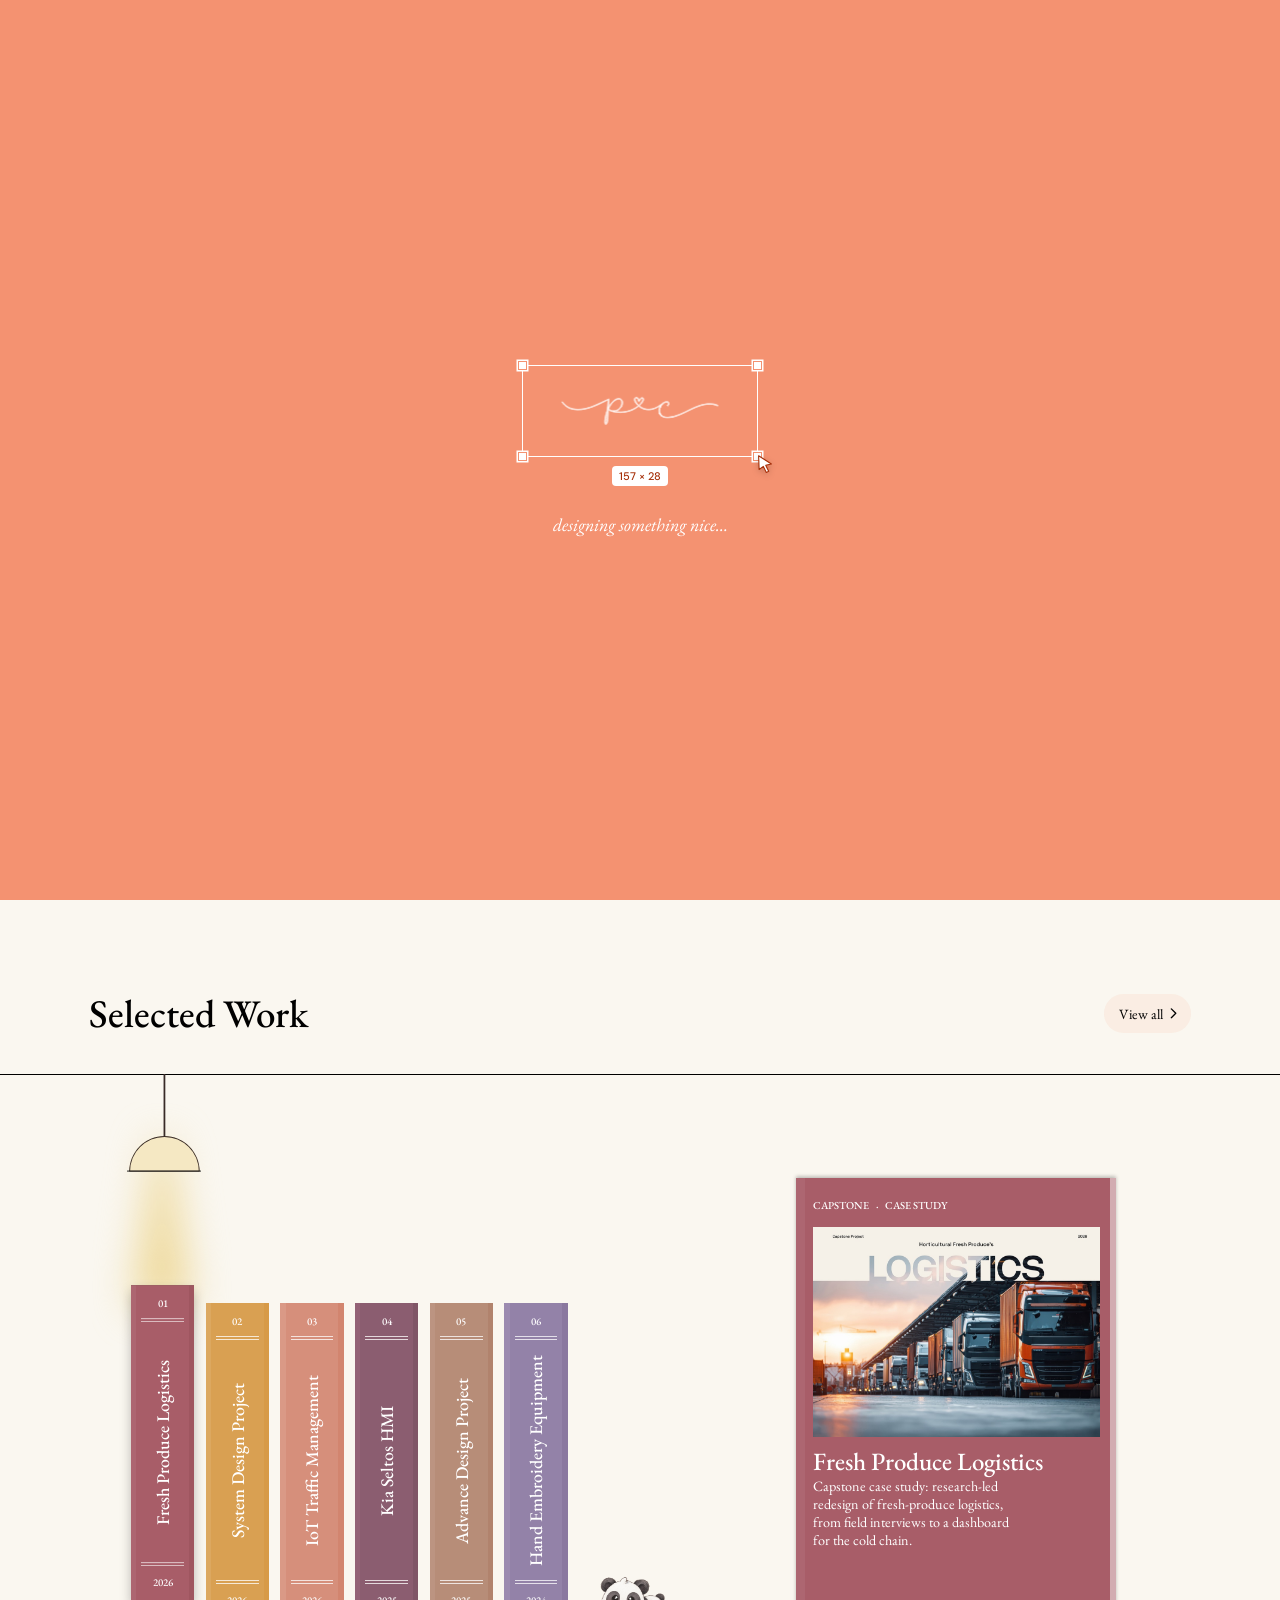
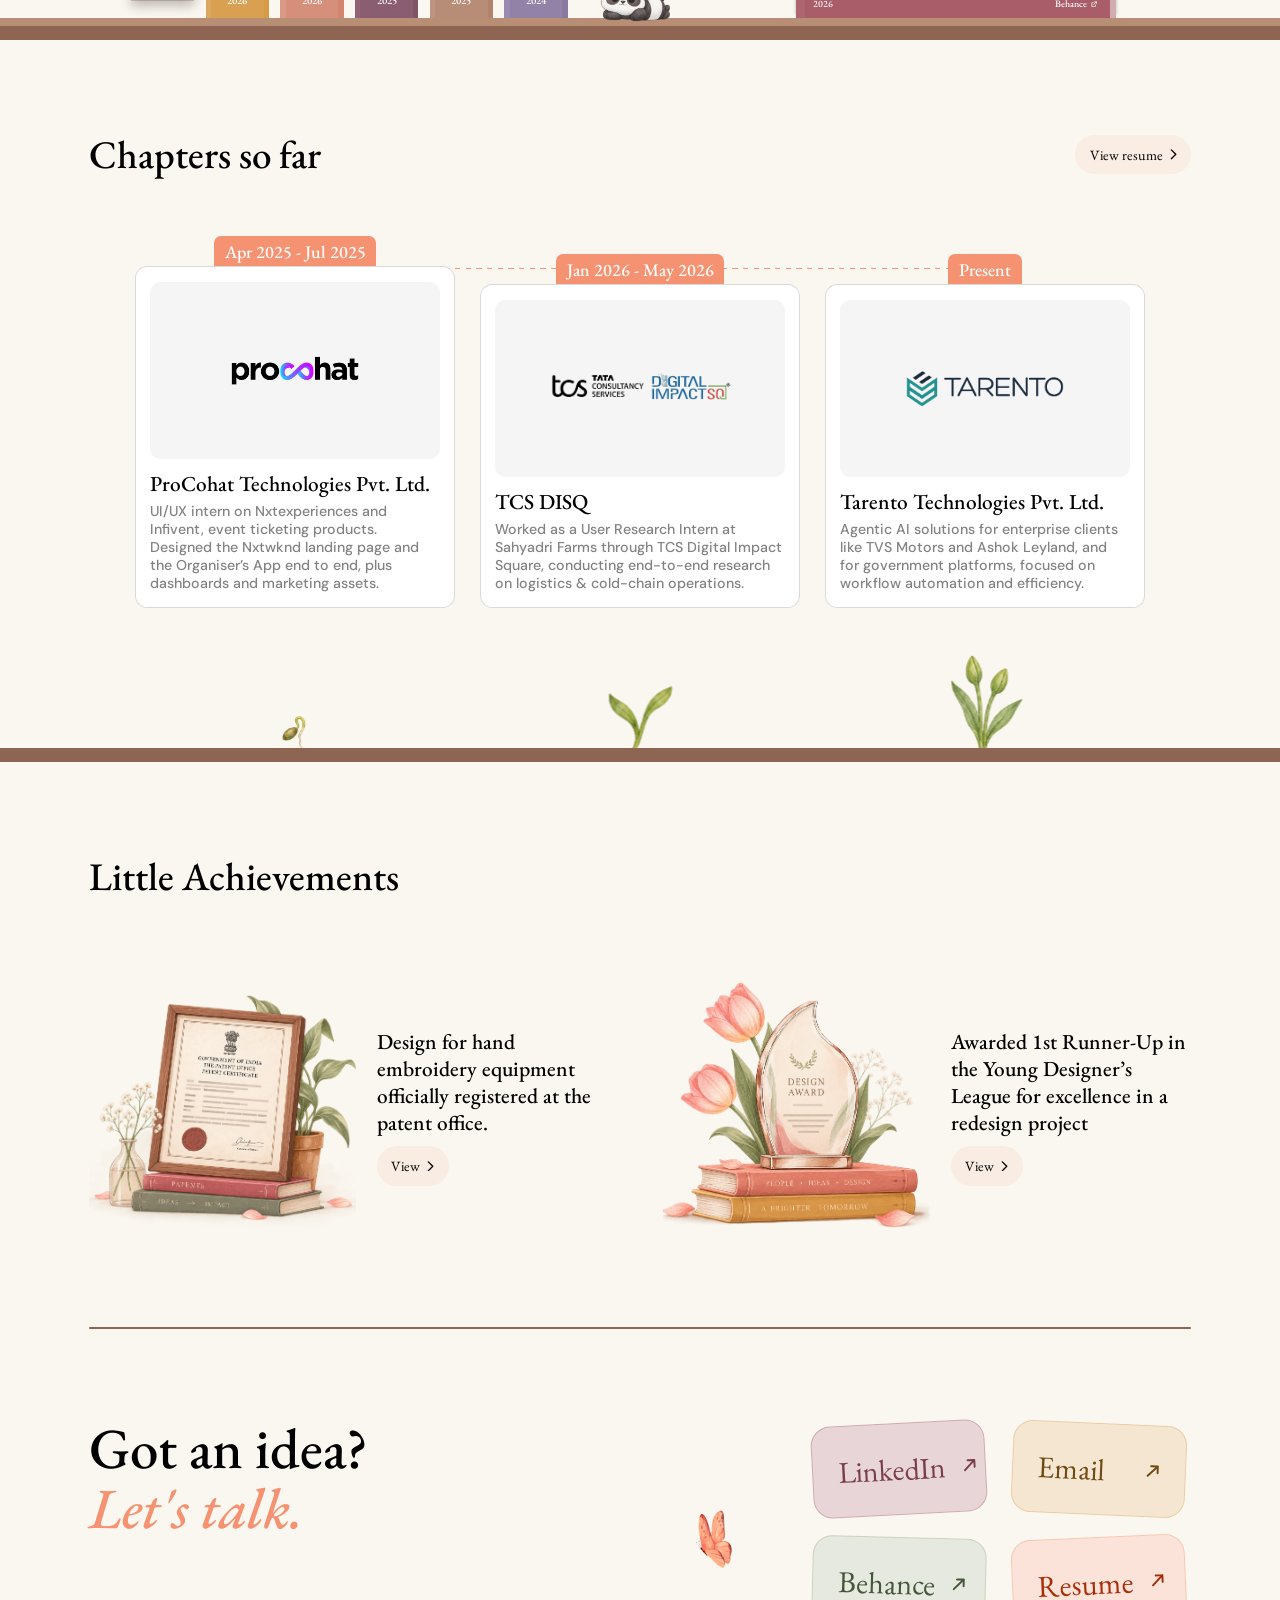
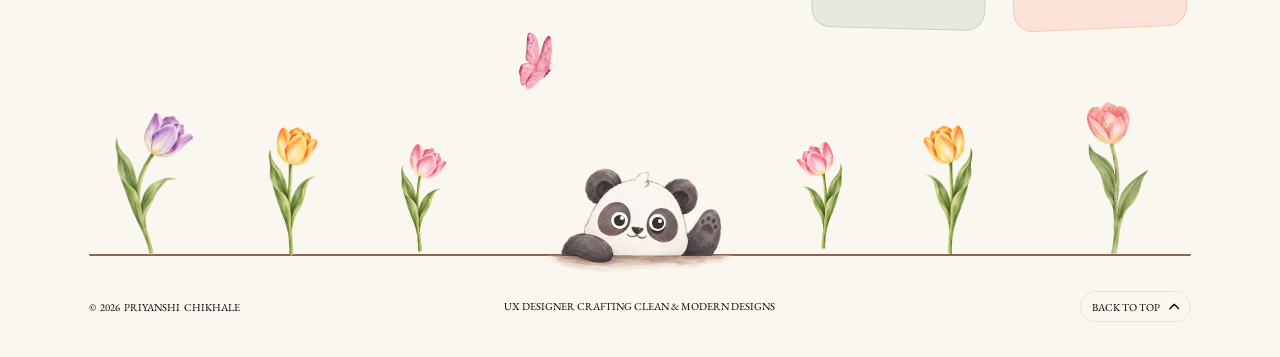
==== index.html @ 1476d238 "Chapters: equal card widths, columns aligned at the ground Co-Authored-By: Claude Fable 5.1 <noreply" ====
<!doctype html>
<html lang="en">
<head>
  <meta charset="utf-8">
  <meta name="viewport" content="width=device-width, initial-scale=1">
  <title>Priyanshi Chikhale — Portfolio</title>
  <meta name="description" content="UX designer crafting clean & modern experiences. Research, interaction and service design. Open to roles in Bangalore.">
  <link rel="canonical" href="https://priyanshi-ux.vercel.app/">
  <meta name="theme-color" content="#f49271">
  <link rel="icon" href="assets/favicon.svg" type="image/svg+xml">
  <link rel="icon" href="assets/favicon-32.png" sizes="32x32" type="image/png">
  <link rel="apple-touch-icon" href="assets/apple-touch-icon.png">
  <meta property="og:type" content="website">
  <meta property="og:site_name" content="Priyanshi Chikhale">
  <meta property="og:title" content="Priyanshi Chikhale — UX Designer in Bangalore">
  <meta property="og:description" content="UX designer crafting clean & modern experiences. Research, interaction and service design. Open to roles in Bangalore.">
  <meta property="og:url" content="https://priyanshi-ux.vercel.app/">
  <meta property="og:image" content="https://priyanshi-ux.vercel.app/assets/og-banner.jpg">
  <meta property="og:image:width" content="1200">
  <meta property="og:image:height" content="630">
  <meta property="og:image:alt" content="Priyanshi Chikhale, UX designer — portfolio">
  <meta name="twitter:card" content="summary_large_image">
  <meta name="twitter:title" content="Priyanshi Chikhale — UX Designer in Bangalore">
  <meta name="twitter:description" content="UX designer crafting clean & modern experiences. Research, interaction and service design. Open to roles in Bangalore.">
  <meta name="twitter:image" content="https://priyanshi-ux.vercel.app/assets/og-banner.jpg">
  
  <link rel="preload" as="image" href="assets/hero-portrait.png">
  <link rel="preload" as="image" href="assets/hero-tulips.png">
  <link rel="preconnect" href="https://fonts.googleapis.com">
  <link rel="preconnect" href="https://fonts.gstatic.com" crossorigin>
  <link href="https://fonts.googleapis.com/css2?family=EB+Garamond:ital,wght@0,400;0,500;1,500&family=DM+Sans:opsz,wght@9..40,500&display=swap" rel="stylesheet">
  <link rel="stylesheet" href="styles.css?v=202611051620">
</head>
<body>
  <!-- Page loader: a design-tool selection box gets dragged around the logo. Shown once per session. -->
  <div class="loader" data-loader aria-hidden="true">
    <div class="loader__stage">
      <div class="loader__selection">
        <img class="loader__logo" src="assets/logo.svg" alt="">
        <span class="loader__handle loader__handle--tl"></span>
        <span class="loader__handle loader__handle--tr"></span>
        <span class="loader__handle loader__handle--bl"></span>
        <span class="loader__handle loader__handle--br"></span>
        <span class="loader__size">157 × 28</span>
      </div>
      <svg class="loader__cursor" viewBox="0 0 24 24" aria-hidden="true">
        <path d="M5 3l14 9-6.2 1.3L16 20l-2.6 1.2-3.2-6.6L5.6 18z" fill="#fff" stroke="#a52e07" stroke-width="1.2" stroke-linejoin="round"/>
      </svg>
    </div>
    <p class="loader__text">designing something nice…</p>
  </div>

  <svg width="0" height="0" style="position:absolute" aria-hidden="true">
    <symbol id="i-chevron" viewBox="0 0 8 12"><path d="M1.5 1l5 5-5 5" fill="none" stroke="currentColor" stroke-width="1.5" stroke-linecap="round" stroke-linejoin="round"/></symbol>
    <symbol id="i-chevron-up" viewBox="0 0 12 8"><path d="M1 6.5l5-5 5 5" fill="none" stroke="currentColor" stroke-width="1.5" stroke-linecap="round" stroke-linejoin="round"/></symbol>
    <symbol id="i-arrow-ne" viewBox="0 0 16 16"><path d="M4 12 12 4M6.5 4H12v5.5" fill="none" stroke="currentColor" stroke-width="1.6" stroke-linecap="round" stroke-linejoin="round"/></symbol>
    <symbol id="i-arrow-down" viewBox="0 0 16 16"><path d="M8 3v10M3.5 8.5 8 13l4.5-4.5" fill="none" stroke="currentColor" stroke-width="1.6" stroke-linecap="round" stroke-linejoin="round"/></symbol>
    <symbol id="i-external" viewBox="0 0 12 12"><path d="M7 1.5h3.5V5M10.5 1.5 5.5 6.5M8.5 7.5v3H1.5v-7h3" fill="none" stroke="currentColor" stroke-width="1.3" stroke-linecap="round" stroke-linejoin="round"/></symbol>
  </svg>

  <div class="page">

    <!-- Hero -->
    <header class="hero" id="home">
      <img class="hero__corner-glow" src="assets/nav-glow.svg" alt="" aria-hidden="true">
      <nav class="nav" aria-label="Primary">
        <a class="logo" href="#home" aria-label="Priyanshi Chikhale — home">
          <img src="assets/logo.svg" alt="">
        </a>
        <button class="nav__toggle" type="button" aria-label="Open menu" aria-expanded="false" aria-controls="site-menu" data-nav-toggle>
          <span></span><span></span><span></span>
        </button>
        <div class="nav__menu" id="site-menu">
          <a class="nav__link is-active" href="./" data-nav-home>Home</a>
          <a class="nav__link" href="work">Work</a>
          <a class="nav__link" href="about">About</a>
          <a class="nav__link" href="contact">Contact</a>
          <a class="nav__link nav__link--resume" href="https://drive.google.com/file/d/1iq6MNQEgcCxA5o5cfF5c09Q_XC7gN2NG/view?usp=sharing" target="_blank" rel="noopener">Resume</a>
        </div>
        <div class="status">
          <img class="status__dot" src="assets/status-dot.svg" alt="" aria-hidden="true">
          <span class="status__text">Open to roles<span class="status__in"> in</span></span>
          <span class="status__loc">
            <span class="status__pin"><img src="assets/location-pin.svg" alt="" aria-hidden="true"></span>
            <span>Bangalore</span>
          </span>
        </div>
      </nav>

      <div class="hero__body">
        <div class="hero__text">
          <div class="hero__heading">
            <p class="hero__greeting">Hey, I’m</p>
            <h1 class="hero__name">priyanshi</h1>
          </div>
          <div class="hero__intro">
            <p class="hero__tagline">Multi-disiplinary designer with a fresh perspective <br>and experience at </p>
            <div class="hero__brands">
              <span class="hero__brand"><img src="assets/brand-tarento.svg" alt="Tarento"></span>
              <span class="hero__brand"><img src="assets/brand-tcs.svg" alt="Tata Consultancy Services"></span>
              <span class="hero__brand"><img src="assets/brand-disq.svg" alt="Digital Impact Square"></span>
              <span class="hero__brand hero__brand--center"><img src="assets/brand-procohat.svg" alt="ProCohat"></span>
            </div>
          </div>
        </div>

        <div class="hero__art" aria-hidden="true" data-hero-art>
          <img class="hero__glow" src="assets/hero-glow.svg" alt="">
          <div class="hero__tulips"><img src="assets/hero-tulips.png" alt=""></div>
          <div class="hero__portrait"><img src="assets/hero-portrait.png" alt=""></div>
          <div class="hero__bubble">
            <p class="hero__bubble-title">Heyy, hi! 👋</p>
            <p>I’m Priyanshi, a designer who loves turning messy problems into calm, delightful little experiences ✨</p>
          </div>
        </div>
      </div>
    </header>

    <!-- Marquee -->
    <div class="marquee" aria-label="Skills: User Research, UI Design, Conversational UX, Interaction Design, Usability Testing, Service Design">
      <div class="marquee__track" aria-hidden="false">
        <span class="marquee__item">User Research</span><span class="marquee__dot">·</span>
        <span class="marquee__item">UI Design</span><span class="marquee__dot">·</span>
        <span class="marquee__item">Conversational UX</span><span class="marquee__dot">·</span>
        <span class="marquee__item">Interaction Design</span><span class="marquee__dot">·</span>
        <span class="marquee__item">Usability Testing</span><span class="marquee__dot">·</span>
        <span class="marquee__item">Service Design</span><span class="marquee__dot">·</span>
      </div>
      <div class="marquee__track" aria-hidden="true">
        <span class="marquee__item">User Research</span><span class="marquee__dot">·</span>
        <span class="marquee__item">UI Design</span><span class="marquee__dot">·</span>
        <span class="marquee__item">Conversational UX</span><span class="marquee__dot">·</span>
        <span class="marquee__item">Interaction Design</span><span class="marquee__dot">·</span>
        <span class="marquee__item">Usability Testing</span><span class="marquee__dot">·</span>
        <span class="marquee__item">Service Design</span><span class="marquee__dot">·</span>
      </div>
    </div>

    <!-- Selected Work -->
    <section class="section projects" id="work">
      <div class="section__head">
        <h2 class="section__title">Selected Work</h2>
        <a class="pill" href="work">View all <svg class="icon icon--chevron"><use href="#i-chevron"/></svg></a>
      </div>

      <div class="shelf">
        <div class="shelf__line" aria-hidden="true"></div>
        <img class="shelf__lamp-light" src="assets/lamp-light.svg" alt="" aria-hidden="true">
        <div class="shelf__planks" aria-hidden="true"><div class="shelf__plank-top"></div><div class="shelf__plank-front"></div></div>

        <!-- Each book carries its own card content in data-* attributes; hovering a book updates the featured card on the right. -->
        <ul class="shelf__books">
          <li class="book book--1 is-raised" data-index="1"
              data-tags="CAPSTONE · CASE STUDY" data-title="Fresh Produce Logistics"
              data-desc="Capstone case study: research-led redesign of fresh-produce logistics, from field interviews to a dashboard for the cold chain."
              data-year="2026" data-link="https://www.behance.net/gallery/253405315/Capstone-project-Fresh-Produce-Logistics-(Case-Study)" data-link-label="Behance" data-cover="assets/covers/capstone.jpg" style="--i:1;--edge-l:#ad6671;--spine:#a85d68;--edge-r:#9f5660">
            <a href="https://www.behance.net/gallery/253405315/Capstone-project-Fresh-Produce-Logistics-(Case-Study)" class="book__inner" target="_blank" rel="noopener">
              <span class="book__edge" style="background:var(--edge-l)"></span>
              <span class="book__spine">
                <span class="book__num">01</span>
                <span class="book__lines"><img src="assets/book-lines.svg" alt=""></span>
                <span class="book__title"><span>Fresh Produce Logistics</span></span>
                <span class="book__lines"><img src="assets/book-lines.svg" alt=""></span>
                <span class="book__num">2026</span>
              </span>
              <span class="book__edge" style="background:var(--edge-r)"></span>
            </a>
          </li>
          <li class="book book--2" data-index="2"
              data-tags="UI/UX · MOBILE · CASE STUDY" data-title="System Design Project"
              data-desc="A mobile app designed end to end as a system: research, flows, components and a Figma library that holds together."
              data-year="2026" data-link="https://www.behance.net/gallery/253383055/System-Design-Project" data-link-label="Behance" data-cover="assets/covers/system-design.jpg" style="--i:2;--edge-l:#dca860;--spine:#d9a052;--edge-r:#d79a47">
            <a href="https://www.behance.net/gallery/253383055/System-Design-Project" class="book__inner" target="_blank" rel="noopener">
              <span class="book__edge" style="background:var(--edge-l)"></span>
              <span class="book__spine">
                <span class="book__num">02</span>
                <span class="book__lines"><img src="assets/book-lines.svg" alt=""></span>
                <span class="book__title"><span>System Design Project</span></span>
                <span class="book__lines"><img src="assets/book-lines.svg" alt=""></span>
                <span class="book__num">2026</span>
              </span>
              <span class="book__edge" style="background:var(--edge-r)"></span>
            </a>
          </li>
          <li class="book book--3" data-index="3"
              data-tags="IOT · UX · RESEARCH" data-title="IoT Traffic Management"
              data-desc="Designing the experience around a connected traffic-management system, from sensors to the operator’s screen."
              data-year="2026" data-link="https://www.behance.net/gallery/253371563/IOT-Design-Traffic-Management" data-link-label="Behance" data-cover="assets/covers/iot-traffic.jpg" style="--i:3;--edge-l:#da9986;--spine:#d68f7b;--edge-r:#d2856f">
            <a href="https://www.behance.net/gallery/253371563/IOT-Design-Traffic-Management" class="book__inner" target="_blank" rel="noopener">
              <span class="book__edge" style="background:var(--edge-l)"></span>
              <span class="book__spine">
                <span class="book__num">03</span>
                <span class="book__lines"><img src="assets/book-lines.svg" alt=""></span>
                <span class="book__title"><span>IoT Traffic Management</span></span>
                <span class="book__lines"><img src="assets/book-lines.svg" alt=""></span>
                <span class="book__num">2026</span>
              </span>
              <span class="book__edge" style="background:var(--edge-r)"></span>
            </a>
          </li>
          <li class="book book--4" data-index="4"
              data-tags="MOBILITY · HMI · SPRINT" data-title="Kia Seltos HMI"
              data-desc="A futuristic in-car HMI concept for the Kia Seltos, made in a UX sprint with a small team."
              data-year="2025" data-link="https://www.behance.net/gallery/232250723/Futuristic-HMI-for-Kia-Seltos-UX-in-Mobility" data-link-label="Behance" data-cover="assets/covers/kia-hmi.jpg" style="--i:4;--edge-l:#936276;--spine:#8b5d70;--edge-r:#805667">
            <a href="https://www.behance.net/gallery/232250723/Futuristic-HMI-for-Kia-Seltos-UX-in-Mobility" class="book__inner" target="_blank" rel="noopener">
              <span class="book__edge" style="background:var(--edge-l)"></span>
              <span class="book__spine">
                <span class="book__num">04</span>
                <span class="book__lines"><img src="assets/book-lines.svg" alt=""></span>
                <span class="book__title"><span>Kia Seltos HMI</span></span>
                <span class="book__lines"><img src="assets/book-lines.svg" alt=""></span>
                <span class="book__num">2025</span>
              </span>
              <span class="book__edge" style="background:var(--edge-r)"></span>
            </a>
          </li>
          <li class="book book--5" data-index="5"
              data-tags="UX · MOBILE · CASE STUDY" data-title="Advance Design Project"
              data-desc="An advanced design studio project: a mobile case study taken from problem framing through to polished UI."
              data-year="2025" data-link="https://www.behance.net/gallery/219089787/Advance-Design-Project" data-link-label="Behance" data-cover="assets/covers/advance-design.jpg" style="--i:5;--edge-l:#bc9481;--spine:#b78d78;--edge-r:#b1836d">
            <a href="https://www.behance.net/gallery/219089787/Advance-Design-Project" class="book__inner" target="_blank" rel="noopener">
              <span class="book__edge" style="background:var(--edge-l)"></span>
              <span class="book__spine">
                <span class="book__num">05</span>
                <span class="book__lines"><img src="assets/book-lines.svg" alt=""></span>
                <span class="book__title"><span>Advance Design Project</span></span>
                <span class="book__lines"><img src="assets/book-lines.svg" alt=""></span>
                <span class="book__num">2025</span>
              </span>
              <span class="book__edge" style="background:var(--edge-r)"></span>
            </a>
          </li>
<li class="book book--6" data-index="6"
              data-tags="PRODUCT · PATENT" data-title="Hand Embroidery Equipment"
              data-desc="A hand-embroidery tool designed from the maker’s hands up, now registered with the patent office."
              data-year="2024" data-link="https://www.behance.net/gallery/210210285/Hand-Embroidery-Equipment" data-link-label="Behance" data-cover="assets/covers/hand-embroidery.jpg" style="--i:6;--edge-l:#9c8bb0;--spine:#9382a8;--edge-r:#8a789f">
            <a href="https://www.behance.net/gallery/210210285/Hand-Embroidery-Equipment" class="book__inner" target="_blank" rel="noopener">
              <span class="book__edge" style="background:var(--edge-l)"></span>
              <span class="book__spine">
                <span class="book__num">06</span>
                <span class="book__lines"><img src="assets/book-lines.svg" alt=""></span>
                <span class="book__title"><span>Hand Embroidery Equipment</span></span>
                <span class="book__lines"><img src="assets/book-lines.svg" alt=""></span>
                <span class="book__num">2024</span>
              </span>
              <span class="book__edge" style="background:var(--edge-r)"></span>
            </a>
          </li>
        </ul>

        <img class="shelf__lamp" src="assets/lamp.svg" alt="" aria-hidden="true">
        <div class="shelf__panda" data-shelf-panda aria-hidden="true">
          <img src="assets/panda-shelf.png" alt="">
          <span class="shelf__panda-bubble"></span>
        </div>

        <article class="featured featured--clickable" data-featured-card style="--spine:#a85d68;--edge-l:#ad6671">
          <span class="featured__strip featured__strip--l" aria-hidden="true"></span>
          <span class="featured__strip featured__strip--r" aria-hidden="true"></span>
          <div class="featured__content" data-featured-content>
            <p class="featured__tags" data-featured-tags><span>CAPSTONE</span><span class="featured__dot">·</span><span>CASE STUDY</span></p>
            <div class="featured__body">
              <div class="featured__cover"><img loading="lazy" data-featured-cover src="assets/covers/capstone.jpg" alt="Fresh Produce Logistics cover"></div>
              <div class="featured__info">
                <div class="featured__text">
                  <h3 class="featured__title" data-featured-title>Fresh Produce Logistics</h3>
                  <p class="featured__desc" data-featured-desc>Capstone case study: research-led redesign of fresh-produce logistics, from field interviews to a dashboard for the cold chain.</p>
                </div>
                <div class="featured__meta">
                  <span data-featured-year>2026</span>
                  <a class="featured__link" data-featured-link href="https://www.behance.net/gallery/253405315/Capstone-project-Fresh-Produce-Logistics-(Case-Study)" target="_blank" rel="noopener"><span data-featured-link-label>Behance</span> <span class="featured__ext"><svg class="icon icon--ext"><use href="#i-external"/></svg></span></a>
                </div>
              </div>
            </div>
          </div>
        </article>
      </div>
    </section>

    <!-- Chapters so far -->
    <section class="section journey" id="about" data-journey>
      <div class="section__head">
        <h2 class="section__title">Chapters so far</h2>
        <a class="pill" href="https://drive.google.com/file/d/1iq6MNQEgcCxA5o5cfF5c09Q_XC7gN2NG/view?usp=sharing" target="_blank" rel="noopener">View resume <svg class="icon icon--chevron"><use href="#i-chevron"/></svg></a>
      </div>

      <div class="timeline">
        <div class="timeline__track" aria-hidden="true"></div>

        <div class="timeline__cards">
          <article class="chapter" style="--order:1">
            <div class="chapter__top">
              <span class="chapter__label">Apr 2025 - Jul 2025</span>
              <div class="chapter__card">
                <div class="chapter__logo">
                  <div class="chapter__logo-img chapter__logo-img--procohat"><img loading="lazy" src="assets/logo-procohat.png" alt="ProCohat"></div>
                </div>
                <div class="chapter__text">
                  <h3 class="chapter__name">ProCohat Technologies Pvt. Ltd.</h3>
                  <p class="chapter__desc">UI/UX intern on Nxtexperiences and Infivent, event ticketing products. Designed the Nxtwknd landing page and the Organiser’s App end to end, plus dashboards and marketing assets.</p>
                </div>
              </div>
            </div>
            <div class="chapter__plant" aria-hidden="true">
              <div class="chapter__plant-img chapter__plant-img--3"><img loading="lazy" src="assets/plants-sprite.png" alt=""></div>
            </div>
          </article>

          <article class="chapter" style="--order:2">
            <div class="chapter__top">
              <span class="chapter__label">Jan 2026 - May 2026</span>
              <div class="chapter__card">
                <div class="chapter__logo">
                  <div class="chapter__logo-row">
                    <div class="chapter__logo-img chapter__logo-img--tcs"><img loading="lazy" src="assets/logo-tcs.png" alt="Tata Consultancy Services"></div>
                    <div class="chapter__logo-img chapter__logo-img--disq"><img loading="lazy" src="assets/logo-disq.png" alt="Digital Impact Square"></div>
                  </div>
                </div>
                <div class="chapter__text">
                  <h3 class="chapter__name">TCS DISQ</h3>
                  <p class="chapter__desc">Worked as a User Research Intern at Sahyadri Farms through TCS Digital Impact Square, conducting end-to-end research on logistics &amp; cold-chain operations.</p>
                </div>
              </div>
            </div>
            <div class="chapter__plant" aria-hidden="true">
              <div class="chapter__plant-img chapter__plant-img--2"><img loading="lazy" src="assets/plants-sprite.png" alt=""></div>
            </div>
          </article>

          <article class="chapter" style="--order:3">
            <div class="chapter__top">
              <span class="chapter__label">Present</span>
              <div class="chapter__card">
                <div class="chapter__logo">
                  <div class="chapter__logo-img chapter__logo-img--tarento"><img loading="lazy" src="assets/logo-tarento.png" alt="Tarento"></div>
                </div>
                <div class="chapter__text">
                  <h3 class="chapter__name">Tarento Technologies Pvt. Ltd.</h3>
                  <p class="chapter__desc">Agentic AI solutions for enterprise clients like TVS Motors and Ashok Leyland, and for government platforms, focused on workflow automation and efficiency.</p>
                </div>
              </div>
            </div>
            <div class="chapter__plant" aria-hidden="true">
              <div class="chapter__plant-img chapter__plant-img--1"><img loading="lazy" src="assets/plants-sprite.png" alt=""></div>
            </div>
          </article>
        </div>

        <div class="timeline__plank" aria-hidden="true"></div>
      </div>
    </section>

    <!-- Little Achievements -->
    <section class="section achievements" data-achievements>
      <div class="section__head">
        <h2 class="section__title">Little Achievements</h2>
      </div>
      <div class="achievements__grid">
        <article class="achievement">
          <div class="achievement__art">
            <div class="achievement__img achievement__img--patent"><img loading="lazy" src="assets/achievement-patent.png" alt="Framed patent certificate for hand embroidery equipment"></div>
          </div>
          <div class="achievement__text">
            <h3 class="achievement__title">Design for hand embroidery equipment officially registered at the patent office.</h3>
            <a class="pill" href="https://drive.google.com/file/d/1KZj-nhCp-ltiEXo1RUACihNppRPPNk5c/view" target="_blank" rel="noopener">View <svg class="icon icon--chevron"><use href="#i-chevron"/></svg></a>
          </div>
        </article>
        <article class="achievement">
          <div class="achievement__art">
            <div class="achievement__img achievement__img--award"><img loading="lazy" src="assets/achievement-award.png" alt="Design award trophy"></div>
          </div>
          <div class="achievement__text">
            <h3 class="achievement__title">Awarded 1st Runner-Up in the Young Designer’s League for excellence in a redesign project</h3>
            <a class="pill" href="https://drive.google.com/file/d/1xuvIqnw32nWTQb6xh25osMRej5jMOGKD/view" target="_blank" rel="noopener">View <svg class="icon icon--chevron"><use href="#i-chevron"/></svg></a>
          </div>
        </article>
      </div>
      <div class="achievements__rule" aria-hidden="true"></div>
    </section>

    <!-- Contact / footer -->
    <footer class="section contact" id="contact" data-contact>
      <div class="contact__top">
        <h2 class="contact__headline">Got an idea?<br><em>Let's talk.</em></h2>
        
        <div class="contact__links">
          <a class="contact__card contact__card--linkedin" href="https://www.linkedin.com/in/priyanshi-chikhale-35325827b/" target="_blank" rel="noopener">LinkedIn <svg class="icon icon--arrow"><use href="#i-arrow-ne"/></svg></a>
          <a class="contact__card contact__card--email" href="mailto:priiiyanshichikhale@gmail.com">Email <svg class="icon icon--arrow"><use href="#i-arrow-ne"/></svg></a>
          <a class="contact__card contact__card--behance" href="https://www.behance.net/priyanshichikhale" target="_blank" rel="noopener">Behance <svg class="icon icon--arrow"><use href="#i-arrow-ne"/></svg></a>
          <a class="contact__card contact__card--resume" href="https://drive.google.com/file/d/1iq6MNQEgcCxA5o5cfF5c09Q_XC7gN2NG/view?usp=sharing" target="_blank" rel="noopener">Resume <svg class="icon icon--arrow"><use href="#i-arrow-ne"/></svg></a>
        </div>
        <img loading="lazy" class="contact__butterfly drift" style="--flip:-1;--d:6.5s" src="assets/butterfly-1.png" alt="" aria-hidden="true">
      </div>

      <div class="garden" aria-hidden="true">
        <div class="garden__right">
          <div class="garden__flower garden__flower--a flip"><img loading="lazy" src="assets/flower-a.png" alt=""></div>
          <div class="garden__flower garden__flower--b flip"><img loading="lazy" src="assets/flower-b.png" alt=""></div>
          <div class="garden__tilt"><div class="garden__tilt-box"><div class="garden__flower garden__flower--c"><img loading="lazy" src="assets/flower-c.png" alt=""></div></div></div>
        </div>
        <div class="garden__rule"></div>
        <div class="garden__panda" data-panda>
          <div class="garden__panda-body">
            <img loading="lazy" src="assets/panda-footer.png" alt="">
            <span class="panda-eye panda-eye--l"><span class="panda-pupil"></span></span>
            <span class="panda-eye panda-eye--r"><span class="panda-pupil"></span></span>
          </div>
        </div>
        <div class="garden__left">
          <div class="garden__flower garden__flower--d"><img loading="lazy" src="assets/flower-d.png" alt=""></div>
          <div class="garden__flower garden__flower--b"><img loading="lazy" src="assets/flower-b.png" alt=""></div>
          <div class="garden__flower garden__flower--a"><img loading="lazy" src="assets/flower-a.png" alt=""></div>
        </div>
      </div>

      <div class="footer">
        <p class="footer__copy">©&nbsp; 2026&nbsp; Priyanshi&nbsp; Chikhale</p>
        <p class="footer__tag">UX designer crafting clean &amp; modern designs</p>
        <button class="footer__top" type="button" data-back-to-top>BACK TO TOP <svg class="icon icon--up"><use href="#i-chevron-up"/></svg></button>
      </div>

      <img loading="lazy" class="contact__butterfly-2 drift" style="--flip:1;--d:8s;--delay:-3s" src="assets/butterfly-2.png" alt="" aria-hidden="true">
    </footer>

  </div>

  <!-- Butterfly that flutters after the cursor (mouse only). -->
  <div class="cursor-butterfly" data-cursor-butterfly aria-hidden="true"><img loading="lazy" src="assets/butterfly-2.png" alt=""></div>

  <script src="script.js?v=202611051620"></script>
</body>
</html>
---- styles.css ----
/* ---------- Tokens ---------- */
:root {
  --bg: #faf7f0;
  --peach: #f49271;
  --peach-10: rgba(244, 146, 113, 0.1);
  --peach-36: rgba(244, 146, 113, 0.36);
  --peach-40: rgba(244, 146, 113, 0.4);
  --rust: #a52e07;
  --rust-dark: #824c3a;
  --plank: #8d6552;
  --plank-light: #b88e74;
  --grey: #828282;
  --serif: 'EB Garamond', 'Garamond', Georgia, serif;
  --sans: 'DM Sans', system-ui, -apple-system, sans-serif;
}

/* ---------- Base ---------- */
*, *::before, *::after { box-sizing: border-box; margin: 0; padding: 0; }
html { scroll-behavior: smooth; }
/* anchored sections stop just below the floating nav bar */
[id] { scroll-margin-top: 72px; }
body {
  background: var(--bg);
  color: #000;
  font-family: var(--serif);
  font-size: 16px;
  line-height: normal;
  -webkit-font-smoothing: antialiased;
  overflow-x: hidden;
}
img { display: block; }
a { color: inherit; text-decoration: none; }
button { font: inherit; color: inherit; background: none; border: 0; cursor: pointer; }
ul { list-style: none; }
h1, h2, h3 { font-weight: 500; }
.icon { display: block; flex-shrink: 0; }
.icon--chevron { width: 8px; height: 12px; }
.icon--arrow { width: 22px; height: 22px; }
.icon--arrow-sm { width: 14px; height: 14px; }
.icon--up { width: 12px; height: 8px; }
.icon--ext { width: 7px; height: 7px; }

.page {
  width: 100%;
  min-width: 1440px;
  margin: 0 auto;
  position: relative;
  display: flex;
  flex-direction: column;
  align-items: flex-start;
}

/* ---------- Pills ---------- */
.pill {
  display: inline-flex;
  align-items: center;
  justify-content: center;
  gap: 8px;
  padding: 12px 16px;
  border-radius: 38px;
  background: var(--peach-10);
  font-size: 16px;
  white-space: nowrap;
  transition: background-color .2s ease;
}
.pill:hover { background: rgba(244, 146, 113, 0.22); }

/* ---------- Hero ---------- */
.hero {
  position: relative;
  width: 100%;
  background: var(--bg);
  border-radius: 0 0 56px 56px;
  overflow: hidden;
  display: grid;
  grid-template-columns: minmax(0, 1fr);
  grid-template-rows: auto minmax(637px, 1fr);
  row-gap: 12px;
  min-height: var(--hero-min, calc(100vh - 55px)); /* 55px = marquee height; JS sets --hero-min when the page is scaled */
}

.nav {
  position: relative;
  display: flex;
  align-items: center;
  justify-content: space-between;
  padding: 32px 100px;
  width: 100%;
  max-width: 1440px;
  margin: 0 auto;
}
/* Once scrolled past, the nav comes back as a compact floating bar whenever you scroll up. */
.nav.is-floating {
  position: fixed;
  top: 0; left: 0; right: 0;
  max-width: none;
  padding: 10px 100px;
  background: rgba(250, 247, 240, .88);
  backdrop-filter: blur(14px);
  -webkit-backdrop-filter: blur(14px);
  border-bottom: 1px solid rgba(244, 146, 113, .22);
  z-index: 500;
  transform: translateY(-110%);
  transition: transform .35s cubic-bezier(.2, .8, .2, 1);
}
.nav.is-floating.is-shown { transform: translateY(0); }
.nav.is-floating .nav__menu { padding: 3px; }
.nav.is-floating .nav__link { padding: 9px 12px; font-size: 15px; }
.nav.is-floating .nav__link.is-active { padding: 9px 12px; }
.nav.is-floating .status { padding: 9px 14px; font-size: 14px; }
.nav.is-floating .logo { width: 130px; height: 22.7px; }
.nav.is-floating .logo img { width: 131px; height: 23.6px; }
.nav-spacer { display: none; }
.nav-spacer.is-on { display: block; }
.hero__corner-glow {
  position: absolute;
  left: -263px;
  top: -263px;
  width: 595px;
  height: 571px;
  max-width: none;
  pointer-events: none;
}
.logo { position: relative; width: 157px; height: 27.46px; flex-shrink: 0; }
.logo img { width: 158.05px; height: 28.46px; max-width: none; margin: -0.5px 0 0 -0.5px; }

.nav__menu {
  display: flex;
  align-items: flex-start;
  gap: 4px;
  width: 520px;
  padding: 4px;
  border: 1px solid var(--peach-36);
  border-radius: 38px;
  overflow: hidden;
  flex-shrink: 0;
}
.nav__link {
  flex: 1 0 0;
  min-width: 1px;
  display: flex;
  align-items: center;
  justify-content: center;
  padding: 12px 14px;
  border-radius: 38px;
  color: var(--rust);
  font-size: 16px;
  white-space: nowrap;
  transition: background-color .2s ease;
}
.nav__link:hover { background: var(--peach-10); }
.nav__link.is-active {
  padding: 12px;
  background: var(--peach-40);
  border: 1px solid rgba(244, 146, 113, 0.1);
  color: var(--rust-dark);
  font-weight: 500;
  font-style: italic;
}

.nav__toggle { display: none; }
.status {
  display: flex;
  align-items: center;
  justify-content: center;
  gap: 2px;
  padding: 12px 16px;
  border-radius: 38px;
  background: var(--peach-10);
  font-size: 16px;
  white-space: nowrap;
  flex-shrink: 0;
}
.status__dot { width: 12px; height: 16px; }
.status__loc { display: flex; align-items: center; color: var(--rust); }
.status__pin { width: 16px; height: 16px; display: flex; align-items: center; justify-content: center; }
.status__pin img { width: 14px; height: 14px; }

.hero__body {
  display: flex;
  align-items: center;
  justify-content: space-between;
  padding: 0 100px;
  width: 100%;
  max-width: 1440px;
  margin: 0 auto;
}
.hero__text {
  flex: 1 0 0;
  min-width: 1px;
  display: flex;
  flex-direction: column;
  gap: 72px;
}
.hero__heading { display: flex; flex-direction: column; align-items: flex-start; width: 100%; }
.hero__greeting { font-size: 44px; width: 100%; }
.hero__name {
  font-size: 160px;
  font-weight: 500;
  color: var(--peach);
  white-space: nowrap;
  line-height: normal;
  text-box: trim-both cap alphabetic;
}
@supports not (text-box: trim-both cap alphabetic) {
  .hero__name { line-height: 0.65; }
}
.hero__intro { display: flex; flex-direction: column; gap: 20px; width: 100%; }
.hero__tagline { font-size: 28px; }
.hero__brands { display: flex; align-items: center; gap: 8px; }
.hero__brand {
  display: flex;
  flex-direction: column;
  align-items: flex-start;
  height: 36.02px;
  padding: 4px 7px;
}
.hero__brand--center { align-items: center; justify-content: center; }
.hero__brand img { max-width: none; }

.hero__art {
  flex: 1 0 0;
  min-width: 1px;
  height: 637px;
  position: relative;
  align-self: flex-end;
}
.hero__glow {
  position: absolute;
  pointer-events: none;
  left: -119px;
  top: -148px;
  width: 927px;
  height: 927px;
  max-width: none;
}
.hero__tulips {
  position: absolute;
  left: 245px;
  top: -20px;
  width: 405px;
  height: 906px;
  overflow: hidden;
  pointer-events: none;
  transform-origin: 50% 100%;
  animation: tulip-sway 7s ease-in-out infinite;
}
.hero__tulips img {
  position: absolute;
  left: -0.07%;
  top: -8.61%;
  width: 100.15%;
  height: 108.61%;
  max-width: none;
}
@keyframes tulip-sway {
  0%, 100% { transform: rotate(-1.1deg); }
  50%      { transform: rotate(1.1deg); }
}
.hero__portrait {
  position: absolute;
  left: 27px;
  top: 190px;    /* bottom edge stays at 642px, the whole head is visible */
  width: 513px;
  cursor: pointer;
}
.hero__portrait img { width: 100%; height: auto; display: block; }
.hero__bubble {
  position: absolute;
  left: -20px;
  top: 36px;
  width: 240px;
  padding: 16px 20px 18px;
  background: #fff;
  border: 1px solid var(--peach-36);
  border-radius: 24px;
  box-shadow: 0 12px 30px rgba(141, 101, 82, 0.16);
  color: #2a2222;
  font-size: 17px;
  line-height: 1.35;
  opacity: 0;
  transform: translateY(8px) scale(0.9);
  transform-origin: 90% 110%;
  transition: opacity .22s ease, transform .4s cubic-bezier(.34, 1.56, .64, 1);
  pointer-events: none;
  z-index: 2;
}
/* two little thought dots trailing down toward her head */
.hero__bubble::before,
.hero__bubble::after {
  content: "";
  position: absolute;
  border-radius: 50%;
  background: #fff;
  border: 1px solid var(--peach-36);
  box-shadow: 0 6px 14px rgba(141, 101, 82, 0.12);
}
.hero__bubble::after { right: 4px; bottom: -14px; width: 13px; height: 13px; }
.hero__bubble::before { right: -10px; bottom: -30px; width: 8px; height: 8px; }
.hero__bubble-title {
  margin-bottom: 4px;
  font-size: 22px;
  font-weight: 500;
  font-style: italic;
  color: var(--peach);
}
.hero__art.is-greeting .hero__bubble { opacity: 1; transform: none; }

/* ---------- Marquee ---------- */
.marquee {
  width: 100%;
  background: var(--peach);
  overflow: hidden;
  display: flex;
  align-items: flex-start;
}
.marquee__track {
  display: flex;
  align-items: flex-start;
  flex-shrink: 0;
  animation: marquee 32s linear infinite;
}
.marquee:hover .marquee__track { animation-play-state: paused; }
.marquee__item, .marquee__dot {
  display: flex;
  align-items: center;
  justify-content: center;
  padding: 12px 56px;
  font-size: 24px;
  color: #fff;
  white-space: nowrap;
}
.marquee__dot { padding: 12px 0; }
@keyframes marquee { to { transform: translateX(-100%); } }
@media (prefers-reduced-motion: reduce) {
  .marquee__track { animation: none; }
  .shelf__lamp, .shelf__lamp-light, .featured, .featured__strip, .featured__content, .book { transition: none; }
  .contact__card, .panda-pupil, .hero__bubble, .hero__portrait, .shelf__panda-bubble, .nav.is-floating { transition: none; }
  .shelf__panda img, .shelf__panda img.is-hop, .shelf__panda img.is-peek, .shelf__panda img.is-wiggle, .shelf__heart { animation: none; }
  .chapter__top, .timeline__track { transition: none; opacity: 1; transform: none; clip-path: none; }
  .hero__tulips, .garden__flower img, .drift, .chapter__plant, .achievements.is-visible .achievement__img { animation: none; }
  .achievement__art, .achievement__text { transition: none; opacity: 1; transform: none; }
  .chapter__plant-img, .journey.is-visible .chapter__plant-img, .journey.is-visible .chapter:hover .chapter__plant-img { animation: none; opacity: 1; }
}

/* ---------- Sections ---------- */
.section {
  position: relative;
  width: 100%;
  max-width: 1440px;
  margin: 0 auto;
  display: flex;
  flex-direction: column;
  align-items: center;
  gap: 40px;
  padding: 100px 100px 0;
}
.section__head {
  display: flex;
  align-items: center;
  justify-content: space-between;
  width: 100%;
}
.section__title { font-size: 44px; font-weight: 500; white-space: nowrap; }

/* ---------- Bookshelf ---------- */
.shelf {
  position: relative;
  width: 1317px;
  height: 636px;
  flex-shrink: 0;
}
.shelf__line {
  position: absolute;
  top: -1px;
  left: 50%;
  width: max(100vw, 1440px);
  height: 1px;
  background: #000;
  transform: translateX(-50%);
}
.shelf { --lamp-x: 0px; }
.shelf__lamp-light {
  position: absolute; left: 41.5px; top: 31px; width: 158px; height: 274px; max-width: none;
  transform: translateX(var(--lamp-x));
  transition: transform .7s cubic-bezier(.65, 0, .35, 1);
}
.shelf__lamp {
  position: absolute; left: 81px; top: -1px; width: 84px; height: 150px; max-width: none;
  transform: translateX(var(--lamp-x));
  transition: transform .7s cubic-bezier(.65, 0, .35, 1);
}
.shelf__planks {
  position: absolute;
  left: 50%;
  bottom: 0;
  width: max(100vw, 1440px);
  transform: translateX(-50%);
}
.shelf__plank-top { height: 9px; background: var(--plank-light); }
.shelf__plank-front { height: 16px; background: var(--plank); }
.shelf__panda { position: absolute; left: 606px; top: 557px; width: 88px; height: 62px; cursor: pointer; }
.shelf__panda img {
  width: 100%; height: 100%; object-fit: cover;
  transform-origin: 50% 100%;
  animation: panda-breathe 3.4s ease-in-out infinite;
}
.shelf__panda img.is-hop { animation: panda-hop .65s cubic-bezier(.34, 1.56, .64, 1); }
.shelf__panda img.is-peek { animation: panda-peek .7s ease-in-out; }
.shelf__panda img.is-wiggle { animation: panda-wiggle .7s ease-in-out; }
@keyframes panda-breathe {
  0%, 100% { transform: scale(1, 1); }
  50%      { transform: scale(1.02, 1.04); }
}
@keyframes panda-hop {
  0%   { transform: translateY(0) scale(1, 1); }
  18%  { transform: translateY(0) scale(1.12, 0.84); }
  50%  { transform: translateY(-20px) scale(0.94, 1.1); }
  80%  { transform: translateY(0) scale(1.06, 0.92); }
  100% { transform: translateY(0) scale(1, 1); }
}
@keyframes panda-peek {
  0%   { transform: rotate(0deg) scale(1, 1); }
  30%  { transform: rotate(-7deg) scale(1.03, 0.98); }
  60%  { transform: rotate(5deg) scale(0.98, 1.03); }
  80%  { transform: rotate(-2deg) scale(1.01, 1); }
  100% { transform: rotate(0deg) scale(1, 1); }
}
@keyframes panda-wiggle {
  0%   { transform: translateY(0) rotate(0deg); }
  25%  { transform: translateY(-5px) rotate(-6deg); }
  50%  { transform: translateY(-5px) rotate(5deg); }
  75%  { transform: translateY(-2px) rotate(-3deg); }
  100% { transform: translateY(0) rotate(0deg); }
}
.shelf__panda-bubble {
  position: absolute;
  left: 50%;
  bottom: calc(100% + 10px);
  padding: 6px 11px;
  background: #fff;
  border: 1px solid var(--peach-36);
  border-radius: 12px 12px 12px 3px;
  box-shadow: 0 8px 20px rgba(141, 101, 82, 0.14);
  color: #2a2222;
  font-size: 14px;
  font-style: italic;
  white-space: nowrap;
  opacity: 0;
  transform: translate(-50%, 6px) scale(0.9);
  transform-origin: 20% 100%;
  transition: opacity .2s ease, transform .3s cubic-bezier(.34, 1.56, .64, 1);
  pointer-events: none;
}
.shelf__panda-bubble::after {
  content: "";
  position: absolute;
  left: 12px;
  bottom: -6px;
  width: 10px;
  height: 10px;
  background: #fff;
  border-right: 1px solid var(--peach-36);
  border-bottom: 1px solid var(--peach-36);
  transform: rotate(45deg);
}
.shelf__panda.is-talking .shelf__panda-bubble { opacity: 1; transform: translate(-50%, 0) scale(1); }
.shelf__heart {
  position: absolute;
  left: 50%;
  bottom: 44px;
  width: 14px;
  height: 14px;
  margin-left: -7px;
  color: var(--peach);
  pointer-events: none;
  animation: heart-float 1.2s ease-out forwards;
}
@keyframes heart-float {
  0%   { opacity: 0; transform: translate(0, 0) scale(0.4) rotate(0deg); }
  15%  { opacity: 1; }
  100% { opacity: 0; transform: translate(var(--hx, 0px), -72px) scale(1.1) rotate(var(--hr, 0deg)); }
}

.shelf__books { position: absolute; left: 86px; top: 257px; width: 491px; height: 354px; }
.book {
  position: absolute;
  top: 0;
  left: calc((var(--i) - 1) * 84px);
  transition: transform .25s ease, box-shadow .25s ease;
}
.book--1 { --i: 1; } .book--2 { --i: 2; } .book--3 { --i: 3; }
.book--4 { --i: 4; } .book--5 { --i: 5; } .book--6 { --i: 6; }
.book.is-raised {
  transform: translateY(-20px);
  box-shadow: 0 6px 12px rgba(0, 0, 0, 0.25);
}
.book__inner {
  display: flex;
  align-items: center;
  background: #763f45;
  overflow: hidden;
}
.book__edge { display: block; width: 6px; height: 354px; }
.book__spine {
  display: flex;
  flex-direction: column;
  align-items: center;
  gap: 10px;
  width: 59px;
  height: 354px;
  padding: 12px 20px;
  background: var(--spine);
  overflow: hidden;
  color: #fff;
  font-weight: 500;
}
.book__num { font-size: 12px; white-space: nowrap; }
.book__lines { position: relative; width: 48px; height: 4px; }
.book__lines img { position: absolute; left: 0; top: -1px; width: 48px; height: 5px; max-width: none; }
.book__title {
  flex: 1 0 0;
  min-height: 1px;
  width: 26px;
  display: flex;
  align-items: center;
  justify-content: center;
}
.book__title span {
  writing-mode: vertical-rl;
  transform: rotate(180deg);
  font-size: 20px;
  line-height: 26px;
  white-space: nowrap;
  text-align: center;
}

.featured {
  position: absolute;
  left: 834.5px;
  top: 116px;
  width: 359px;
  height: 495px;
  background: var(--spine, #a85d68);
  box-shadow: 0 -2px 4px rgba(0, 0, 0, 0.25);
  overflow: hidden;
  color: #fff;
  transition: background-color .45s ease;
}
.featured__strip { position: absolute; top: 0; bottom: 0; transition: background-color .45s ease; }
.featured__strip--l { left: 0; width: 10px; background: var(--edge-l, #ad6671); }
.featured__strip--r { right: 0; width: 6px; background: color-mix(in srgb, var(--spine, #a85d68) 51.5%, #fff); }
.featured__content {
  position: absolute;
  left: 19px;
  top: 22px;
  width: 322px;
  display: flex;
  flex-direction: column;
  gap: 16px;
  transition: opacity .22s ease, transform .22s ease;
}
.featured__content.is-switching { opacity: 0; transform: translateY(8px); }
.featured__tags {
  display: flex;
  align-items: center;
  gap: 7px;
  font-size: 12px;
  font-weight: 500;
  text-align: center;
  white-space: nowrap;
}
.featured__dot { font-size: 13px; }
.featured__body { display: flex; flex-direction: column; gap: 9px; width: 100%; }
.featured__cover { height: 237px; width: 100%; background: rgba(255, 255, 255, 0.2); overflow: hidden; }
.featured__cover img { width: 100%; height: 100%; object-fit: cover; display: block; }
.featured__info { display: flex; flex-direction: column; gap: 88px; width: 100%; }
.featured__text { display: flex; flex-direction: column; height: 83px; width: 100%; }
.featured__title { font-size: 28px; font-weight: 500; width: 100%; }
.featured__desc { font-size: 16px; width: 238px; }
.featured__meta {
  display: flex;
  align-items: center;
  justify-content: space-between;
  width: 100%;
  font-size: 11px;
  font-weight: 500;
  white-space: nowrap;
}
.featured__link { display: flex; align-items: center; gap: 2px; }
.featured__ext { width: 12px; height: 12px; display: flex; align-items: center; justify-content: center; }

/* ---------- Journey ---------- */
.journey { gap: 80px; }
.timeline {
  position: relative;
  width: 1440px;
  height: 575px;
  flex-shrink: 0;
}
.timeline__track {
  position: absolute;
  top: 19px; /* label row; cards below are bottom-aligned so this stays level */
  left: 332px;          /* centre of the first card */
  width: 776px;         /* to the centre of the last card */
  height: 1px;
  background: repeating-linear-gradient(90deg, var(--peach) 0 6px, transparent 6px 12px);
  clip-path: inset(0 100% 0 0);
  transition: clip-path 1s ease .15s;
}
.journey.is-visible .timeline__track { clip-path: inset(0 0 0 0); }
.timeline__cards {
  display: flex;
  align-items: flex-end;
  justify-content: center;
  gap: 28px;
  padding: 0 100px;
  width: 100%;
  height: 559px;
}
.timeline__plank {
  position: absolute;
  left: 50%;
  bottom: 0;
  width: max(100vw, 1440px);
  height: 16px;
  background: var(--plank);
  transform: translateX(-50%);
}

.chapter { display: flex; flex-direction: column; align-items: center; width: 360px; flex-shrink: 0; }
.chapter__top {
  display: flex; flex-direction: column; align-items: center; width: 100%;
  opacity: 0;
  transform: translateY(28px);
  transition: opacity .6s ease, transform .7s cubic-bezier(.2, .8, .2, 1), box-shadow .35s ease;
  transition-delay: calc((var(--order) - 1) * .18s);
  border-radius: 14px;
}
.journey.is-visible .chapter__top { opacity: 1; transform: translateY(0); }
.journey.is-visible .chapter:hover .chapter__top {
  transform: translateY(-8px);
  transition-delay: 0s;
}
.journey.is-visible .chapter:hover .chapter__card { box-shadow: 0 18px 36px rgba(141, 101, 82, 0.14); }
.chapter__card { transition: box-shadow .35s ease; }

/* Reveal delay only applies until the section has settled, so hover is instant. */
.journey.is-settled .chapter__top { transition-delay: 0s; }
.chapter__card { transition: box-shadow .35s ease; }

/* Dashed connectors draw themselves after the card they start from. */
.chapter__label {
  display: flex;
  align-items: center;
  justify-content: center;
  padding: 4px 12px;
  border-radius: 8px 8px 0 0;
  background: var(--peach);
  color: #fff;
  font-size: 20px;
  font-weight: 500;
  white-space: nowrap;
}
.chapter__card {
  width: 360px;
  min-width: 360px;
  max-width: 360px;
  background: #fff;
  border: 1px solid rgba(0, 0, 0, 0.15);
  border-radius: 14px;
  padding: 16px;
  display: flex;
  flex-direction: column;
  gap: 12px;
  overflow: hidden;
}
.chapter__logo {
  position: relative;
  width: 326px;
  height: 200px;
  border-radius: 12px;
  background: #f5f5f5;
  overflow: hidden;
}
.chapter__logo-img { position: absolute; overflow: hidden; }
.chapter__logo-img img { position: absolute; max-width: none; }
.chapter__logo-img--tarento {
  left: calc(50% - 0.3px); top: 50%; transform: translate(-50%, -50%);
  width: 176.796px; height: 40px;
}
.chapter__logo-img--tarento img { top: 0; left: 0; width: 100%; height: 100%; object-fit: cover; }
.chapter__logo-row {
  position: absolute;
  left: calc(50% - 0.33px); top: calc(50% - 0.84px);
  transform: translate(-50%, -50%);
  display: flex; align-items: center; gap: 6.667px;
}
.chapter__logo-img--tcs { position: relative; width: 109.333px; height: 37.333px; }
.chapter__logo-img--tcs img { left: 0; top: -107.41%; width: 104.88%; height: 307.41%; }
.chapter__logo-img--disq { position: relative; width: 93.333px; height: 40.32px; }
.chapter__logo-img--disq img { left: 0; top: -59.26%; width: 100%; height: 231.48%; }
.chapter__logo-img--procohat {
  left: calc(50% + 0.18px); top: 50%; transform: translate(-50%, -50%);
  width: 142.545px; height: 32px;
}
.chapter__logo-img--procohat img { top: 0; left: 0; width: 100%; height: 100%; object-fit: cover; }

.chapter__text { display: flex; flex-direction: column; gap: 6px; width: 326px; min-width: 0; }
.chapter__text p, .chapter__text h3 { overflow-wrap: anywhere; }
.chapter__name { font-size: 24px; font-weight: 500; width: 100%; }
.chapter__desc {
  font-family: var(--sans);
  font-weight: 500;
  font-size: 16px;
  color: var(--grey);
  font-variation-settings: "opsz" 14;
  width: 100%;
}
.chapter__plant { position: relative; width: 100%; height: 158px; transform-origin: 50% 100%; }
.journey.is-visible .chapter:hover .chapter__plant { animation: plant-rustle 1.6s ease-in-out infinite; }
.chapter__plant-img {
  position: absolute; bottom: -7px; left: 50%; transform: translateX(-50%); overflow: hidden; pointer-events: none;
  transform-origin: 50% 100%;
  opacity: 0;
}
.journey.is-visible .chapter__plant-img {
  animation:
    plant-grow .9s cubic-bezier(.34, 1.3, .64, 1) calc((var(--order) - 1) * .18s + .25s) both,
    plant-sway 5.5s ease-in-out calc((var(--order) - 1) * .18s + 1.15s) infinite;
}
@keyframes plant-grow {
  0%   { opacity: 0; transform: translateX(-50%) scale(0.2); }
  40%  { opacity: 1; }
  70%  { transform: translateX(-50%) scale(1.08); }
  100% { opacity: 1; transform: translateX(-50%) scale(1); }
}
@keyframes plant-sway {
  0%, 100% { transform: translateX(-50%) rotate(-1.2deg); }
  50%      { transform: translateX(-50%) rotate(1.2deg); }
}
@keyframes plant-rustle {
  0%, 100% { transform: rotate(0deg); }
  25%      { transform: rotate(-3.5deg); }
  75%      { transform: rotate(3.5deg); }
}
.chapter__plant-img img { position: absolute; max-width: none; }
.chapter__plant-img--1 { left: calc(50% + 0.5px); width: 114px; height: 114px; }
.chapter__plant-img--1 img { left: -130.89%; top: -340.98%; width: 352.06%; height: 536.07%; }
.chapter__plant-img--2 { width: 80px; height: 80px; }
.chapter__plant-img--2 img { left: -312.81%; top: -864.52%; width: 703.23%; height: 1054.84%; }
.chapter__plant-img--3 { left: calc(50% - 0.5px); bottom: -8px; width: 47px; height: 47px; }
.chapter__plant-img--3 img { left: -362.96%; top: -1112.91%; width: 807.41%; height: 1223.55%; }

/* ---------- Achievements ---------- */
.achievements { gap: 80px; padding: 100px; }
.achievements__grid { display: flex; align-items: flex-start; gap: 52px; width: 100%; }
.achievement { flex: 1 0 0; min-width: 1px; display: flex; align-items: center; gap: 24px; }
.achievement__art {
  position: relative; width: 300px; height: 300px; flex-shrink: 0;
  opacity: 0;
  transform: translateX(-48px) rotate(-4deg);
  transition: opacity .7s ease, transform .9s cubic-bezier(.2, .8, .2, 1);
}
.achievement:nth-child(2) .achievement__art { transform: translateX(48px) rotate(4deg); transition-delay: .18s; }
.achievement__text {
  opacity: 0;
  transform: translateY(22px);
  transition: opacity .6s ease .35s, transform .7s cubic-bezier(.2, .8, .2, 1) .35s;
}
.achievement:nth-child(2) .achievement__text { transition-delay: .53s; }
.achievements.is-visible .achievement__art,
.achievements.is-visible .achievement__text { opacity: 1; transform: none; }

/* Once revealed: a slow float, and a lift-and-tilt on hover. */
.achievements.is-visible .achievement__img {
  animation: achievement-float 6s ease-in-out var(--float-delay, 0s) infinite;
  transition: transform .5s cubic-bezier(.34, 1.56, .64, 1), filter .5s ease;
}
.achievement:nth-child(2) .achievement__img { --float-delay: -3s; }
.achievements.is-visible .achievement:hover .achievement__img {
  animation-play-state: paused;
  filter: drop-shadow(0 22px 24px rgba(141, 101, 82, 0.22));
}
.achievements.is-visible .achievement:hover .achievement__img--patent { transform: translateY(-12px) rotate(-2.5deg) scale(1.03); }
.achievements.is-visible .achievement:hover .achievement__img--award { transform: translate(-50%, calc(-50% - 12px)) rotate(2.5deg) scale(1.03); }
@keyframes achievement-float {
  0%, 100% { translate: 0 0; }
  50%      { translate: 0 -7px; }
}
.achievement__img { position: absolute; overflow: hidden; }
.achievement__img img { position: absolute; top: 0; height: 100%; max-width: none; }
.achievement__img--patent { left: 0; top: 5px; width: 300px; height: 290px; }
.achievement__img--patent img { left: -7.5%; width: 116%; }
.achievement__img--award { left: 50%; top: calc(50% + 0.5px); transform: translate(-50%, -50%); width: 300px; height: 285px; }
.achievement__img--award img { left: -6.83%; width: 114%; }
.achievement__text { flex: 1 0 0; min-width: 1px; display: flex; flex-direction: column; align-items: flex-start; gap: 12px; }
.achievement__title { font-size: 24px; font-weight: 500; width: 100%; }
.achievements__rule {
  position: absolute;
  left: 100px;
  bottom: 0;
  width: 1240px;
  height: 2px;
  border-radius: 14px;
  background: var(--plank);
}

/* ---------- Contact / footer ---------- */
.contact { padding: 100px 100px 40px; gap: 40px; }
.contact__top { position: relative; display: flex; align-items: flex-start; gap: 40px; width: 100%; }
.contact__headline {
  flex: 1 0 0;
  min-width: 1px;
  font-size: 64px;
  font-weight: 500;
  line-height: 68px;
}
.contact__headline em { font-style: italic; color: var(--peach); }
.contact__links {
  display: grid;
  grid-template-columns: repeat(2, 196px);
  gap: 24px 28px;
  flex-shrink: 0;
  padding: 6px 6px 8px 0;
}
.contact__card {
  --hue: var(--peach);
  --ink: var(--rust);
  --tilt: 0deg;
  --card: color-mix(in srgb, var(--hue) 26%, #fff);
  display: flex;
  align-items: center;
  justify-content: space-between;
  gap: 16px;
  height: 104px;
  padding: 0 26px 0 28px;
  border-radius: 22px;
  background: var(--card);
  border: 1px solid color-mix(in srgb, var(--hue) 36%, transparent);
  color: var(--ink);
  font-size: 34px;
  white-space: nowrap;
  transform: rotate(var(--tilt));
  transition: transform .4s cubic-bezier(.34, 1.56, .64, 1), box-shadow .4s ease;
}
.contact__card:hover,
.contact__card:focus-visible {
  transform: rotate(0deg) translateY(-6px);
  box-shadow: 0 16px 28px rgba(141, 101, 82, 0.18);
  outline: none;
}
.contact__card--linkedin { --hue: #a85d68; --ink: #7a3e49; --tilt: -3deg; }   /* rose, book 01 */
.contact__card--email    { --hue: #d9a052; --ink: #6f4a14; --tilt: 2.5deg; }  /* mustard, book 02 */
.contact__card--behance  { --hue: #9baa83; --ink: #46563a; --tilt: 1.5deg; }  /* sage, book 03 */
.contact__card--resume   { --hue: var(--peach); --ink: var(--rust); --tilt: -2.5deg; } /* peach */
.contact__butterfly {
  position: absolute;
  left: 666px;
  top: 99px;
  width: 74px;
  height: 74px;
  pointer-events: none;
}
.contact__butterfly-2 {
  position: absolute;
  left: 567px;
  top: 337px;
  width: 74px;
  height: 74px;
  pointer-events: none;
}

.garden { position: relative; width: 100%; height: 207px; }
.garden__right { position: absolute; left: 784px; top: 27.39px; display: flex; align-items: flex-end; gap: 45px; }
.garden__left { position: absolute; left: 4px; top: 33.67px; display: flex; align-items: flex-end; gap: 48px; }
.garden__flower { position: relative; overflow: hidden; flex-shrink: 0; }
.garden__flower img {
  position: absolute; left: 0; top: 0; width: 100%; max-width: none;
  transform-origin: 50% 100%;
  animation: flower-sway var(--sway, 6s) ease-in-out var(--sway-delay, 0s) infinite;
}
.garden__flower:nth-child(1) img { --sway: 4.6s; --sway-delay: -1s; }
.garden__flower:nth-child(2) img { --sway: 5.3s; --sway-delay: -3.4s; }
.garden__flower:nth-child(3) img { --sway: 4.9s; --sway-delay: -2.2s; }
.garden__tilt img { --sway: 5.6s; --sway-delay: -4.8s; }
@keyframes flower-sway {
  0%, 100% { transform: rotate(-4deg); }
  50%      { transform: rotate(4deg); }
}
/* Footer butterflies drift lazily in place. */
.drift { transform: scaleX(var(--flip, 1)); animation: butterfly-drift var(--d, 7s) ease-in-out var(--delay, 0s) infinite; }
@keyframes butterfly-drift {
  0%, 100% { transform: translate(0, 0) scaleX(var(--flip, 1)) rotate(0deg); }
  30%      { transform: translate(8px, -12px) scaleX(var(--flip, 1)) rotate(-7deg); }
  65%      { transform: translate(-6px, -5px) scaleX(var(--flip, 1)) rotate(6deg); }
}
.garden__flower--a { width: 88px; height: 133px; }
.garden__flower--a img { height: 100%; object-fit: cover; }
.garden__flower--b { width: 106px; height: 154px; }
.garden__flower--b img { height: 103.6%; }
.garden__flower--c { width: 158.727px; height: 173.686px; }
.garden__flower--c img { height: 100%; object-fit: cover; }
.garden__flower--d { width: 121px; height: 173px; }
.garden__flower--d img { height: 104.59%; top: -0.14%; }
.flip { transform: scaleX(-1); }
.garden__tilt { position: relative; width: 172px; height: 177px; flex-shrink: 0; }
.garden__tilt-box {
  position: absolute;
  left: 0; top: 0;
  width: 171.633px; height: 185.396px;
  display: flex; align-items: center; justify-content: center;
}
.garden__tilt-box .garden__flower { transform: rotate(-4.42deg); }
.garden__rule {
  position: absolute;
  left: 0;
  bottom: 0;
  width: 1240px;
  height: 2px;
  border-radius: 14px;
  background: var(--plank);
}
.garden__panda {
  position: absolute;
  left: 50%;
  top: 92px;
  transform: translateX(-50%);
  width: 216px;
  height: 144px;
}
.garden__panda-body { position: absolute; top: 0; right: 0; bottom: 0; left: 0; }
.garden__panda img { width: 100%; height: 100%; object-fit: cover; }
.panda-eye {
  position: absolute;
  width: 19px;
  height: 19px;
  border-radius: 50%;
  background: #fbf8f4;
  overflow: hidden;
}
.panda-eye--l { left: 75.5px; top: 65.5px; }
.panda-eye--r { left: 118.5px; top: 68.5px; }
.panda-pupil {
  position: absolute;
  left: 50%;
  top: 50%;
  width: 13px;
  height: 13px;
  margin: -6.5px 0 0 -6.5px;
  border-radius: 50%;
  background: #3a3135;
  transform: translate(var(--px, 0px), var(--py, 0px));
  transition: transform .12s ease-out;
}
.panda-pupil::after {
  content: "";
  position: absolute;
  left: 7px;
  top: 2px;
  width: 4.5px;
  height: 4.5px;
  border-radius: 50%;
  background: #fff;
}

.footer {
  position: relative;
  display: flex;
  align-items: center;
  justify-content: space-between;
  width: 100%;
  font-size: 12px;
  text-transform: uppercase;
}
.footer__copy { white-space: pre; }
.footer__tag { position: absolute; left: calc(50% - 153px); top: 9px; white-space: nowrap; }
.footer__top {
  display: flex;
  align-items: center;
  justify-content: center;
  gap: 10px;
  padding: 8px 12px;
  border: 1px solid #e4e4e4;
  border-radius: 40px;
  text-transform: uppercase;
  white-space: nowrap;
  transition: background-color .2s ease;
}
.footer__top:hover { background: #fff; }

/* ---------- Cursor butterfly ---------- */
.cursor-butterfly {
  position: fixed;
  left: 0;
  top: 0;
  width: 52px;
  height: 52px;
  pointer-events: none;
  z-index: 50;
  perspective: 260px;
  opacity: 0;
  transition: opacity .5s ease;
  will-change: transform;
}
.cursor-butterfly.is-active { opacity: 1; }
.cursor-butterfly img {
  width: 100%;
  height: 100%;
  transform-origin: 68% 50%; /* the body sits right of centre in the artwork */
  animation: butterfly-flap .8s ease-in-out infinite alternate;
  filter: drop-shadow(0 6px 6px rgba(141, 101, 82, 0.18));
}
.cursor-butterfly.is-resting img { animation-duration: 2.4s; }
@keyframes butterfly-flap {
  from { transform: rotateY(-22deg); }
  to   { transform: rotateY(44deg); }
}
@media (pointer: coarse), (prefers-reduced-motion: reduce) {
  .cursor-butterfly { display: none; }
}

/* ---------- Loader ---------- */
html.is-loading { overflow: hidden; }
.loader {
  position: fixed;
  top: 0; right: 0; bottom: 0; left: 0;
  width: 100%;
  height: 100%;
  z-index: 1000;
  background: var(--peach);
  color: #fff;
  display: flex;
  flex-direction: column;
  align-items: center;
  justify-content: center;
  transition: transform .75s cubic-bezier(.7, 0, .3, 1);
}
.loader.is-done { transform: translateY(-100%); }
.loader.is-hidden { display: none; }
.loader__stage { position: relative; width: 236px; height: 92px; }
.loader__selection {
  position: absolute;
  top: 0; right: 0; bottom: 0; left: 0;
  border: 1.5px solid #fff;
  transform-origin: 0 0;
  animation: sel-drag .9s cubic-bezier(.2, .8, .2, 1) .55s both;
}
.loader__logo {
  position: absolute;
  left: 50%; top: 50%;
  width: 157px;
  transform: translate(-50%, -50%);
  filter: brightness(0) invert(1);   /* the peach signature, in white */
  opacity: 0;
  animation: fade-in .5s ease .1s forwards;
}
.loader__handle {
  position: absolute;
  width: 9px; height: 9px;
  background: #fff;
  border: 1.5px solid var(--peach);
  box-shadow: 0 0 0 1.5px #fff;
}
.loader__handle--tl { left: -5px; top: -5px; }
.loader__handle--tr { right: -5px; top: -5px; }
.loader__handle--bl { left: -5px; bottom: -5px; }
.loader__handle--br { right: -5px; bottom: -5px; }
.loader__size {
  position: absolute;
  left: 50%; bottom: -30px;
  transform: translateX(-50%);
  padding: 3px 7px;
  border-radius: 4px;
  background: #fff;
  color: var(--rust);
  font-family: var(--sans);
  font-size: 11px;
  font-weight: 500;
  white-space: nowrap;
  opacity: 0;
  animation: fade-in .3s ease 1.2s forwards;
}
.loader__cursor {
  position: absolute;
  width: 22px; height: 22px;
  left: 100%; top: 100%;
  margin: -4px 0 0 -4px;
  filter: drop-shadow(0 2px 3px rgba(0, 0, 0, .18));
  transform: translate(140px, 110px);
  animation: cursor-in 1.25s cubic-bezier(.2, .8, .2, 1) .2s both, cursor-click .25s ease 1.55s;
}
.loader__text {
  margin-top: 56px;
  font-size: 18px;
  font-style: italic;
  opacity: 0;
  animation: fade-in .6s ease .4s forwards;
}
@keyframes sel-drag {
  from { transform: scale(.72); }
  to   { transform: scale(1); }
}
@keyframes cursor-in {
  from { transform: translate(140px, 110px); }
  to   { transform: translate(0, 0); }
}
@keyframes cursor-click {
  50% { transform: translate(0, 0) scale(.85); }
}
@keyframes fade-in { to { opacity: 1; } }

/* =====================================================================
   Responsive
   The desktop layout is pixel-positioned from the Figma file at 1440px.
   900px–1439px: the whole page is scaled to fit the viewport (proportions
   stay exactly as designed). Below 900px: a stacked mobile layout; the
   illustrated stages (hero art, bookshelf, garden) are scaled to fit.
   JS keeps --vw (viewport width as a number) up to date.
   ===================================================================== */
@media (min-width: 900px) and (max-width: 1439px) {
  .page { zoom: calc(var(--vw, 1440) / 1440); }
}

@media (max-width: 899px) {
  .page { min-width: 0; width: 100%; }
  .hero {
    min-height: calc(100vh - 50px);   /* fallback */
    min-height: calc(100svh - 50px);  /* first screen = hero + marquee */
    grid-template-rows: auto 1fr;
    border-radius: 0 0 32px 32px;
    row-gap: 20px;
  }

  /* Nav: logo, status pill and a hamburger; the menu drops down below */
  .nav { flex-wrap: nowrap; gap: 10px; padding: 16px 20px 0; position: relative; z-index: 200; }
  .nav.is-floating { padding: 10px 20px; }
  .nav.is-floating .logo { width: 104px; height: 18.2px; }
  .nav.is-floating .logo img { width: 104.7px; height: 18.9px; }
  .nav.is-floating .nav__menu { left: 20px; right: 20px; top: calc(100% + 6px); }
  /* subpage headers clip their corner glow; let the open menu escape */
  .page > .about-top, .page > .work-top, .page > .contact-top { overflow: visible; position: relative; z-index: 200; }
  .logo { width: 104px; height: 18.2px; }
  .logo img { width: 104.7px; height: 18.9px; }
  .status { padding: 6px 9px; font-size: 11.5px; margin-left: auto; order: 1; gap: 4px; white-space: nowrap; }
  .status__text { display: inline; }
  .status__in { display: none; }
  .status__text::after { content: " ·"; } /* reads "Open to roles · Bangalore" */
  .status__pin { display: none; }
  .logo { width: 88px; height: 15.4px; }
  .logo img { width: 88.6px; height: 16px; }
  .nav__toggle { order: 2; }
  .nav__toggle {
    display: flex;
    flex-direction: column;
    justify-content: center;
    gap: 5px;
    width: 42px;
    height: 42px;
    padding: 0 10px;
    border: 1px solid var(--peach-36);
    border-radius: 50%;
    background: var(--peach-10);
    flex-shrink: 0;
  }
  .nav__toggle span {
    display: block;
    height: 1.5px;
    background: var(--rust);
    border-radius: 2px;
    transition: transform .3s ease, opacity .2s ease;
    transform-origin: 50% 50%;
  }
  .nav.is-open .nav__toggle span:nth-child(1) { transform: translateY(6.5px) rotate(45deg); }
  .nav.is-open .nav__toggle span:nth-child(2) { opacity: 0; }
  .nav.is-open .nav__toggle span:nth-child(3) { transform: translateY(-6.5px) rotate(-45deg); }
  /* Dropdown overlays the page (nothing moves), active item fills the row */
  .nav__menu {
    position: absolute;
    left: 20px;
    right: 20px;
    top: calc(100% + 10px);
    width: auto;
    z-index: 300;
    flex-direction: column;
    gap: 2px;
    border-radius: 22px;
    background: #fff;
    box-shadow: 0 18px 40px rgba(141, 101, 82, 0.18);
    display: none;
  }
  .nav.is-open .nav__menu { display: flex; }
  .nav__link { flex: none; width: 100%; justify-content: flex-start; padding: 12px 18px; font-size: 17px; border-radius: 18px; }
  .nav__link.is-active { padding: 12px 18px; }
  .status__dot { width: 10px; height: 13px; }
  .hero__corner-glow { left: -330px; top: -330px; }

  /* Hero: text, then the art */
  .hero__body { flex-direction: column; align-items: flex-start; justify-content: space-between; padding: 0 20px; }
  .hero__text { width: 100%; gap: 28px; padding-top: 8px; }
  .hero__greeting { font-size: clamp(28px, 7vw, 44px); }
  .hero__name { font-size: clamp(56px, 16.5vw, 128px); }
  .hero__tagline { font-size: clamp(18px, 4.6vw, 24px); }
  .hero__tagline br { display: none; }
  .hero__brands { flex-wrap: wrap; gap: 4px 2px; zoom: 0.72; } /* logos ~28% smaller so all four fit on one line */
  .hero__art {
    flex: none;
    align-self: flex-start;
    width: 650px;
    height: 637px;
    margin-top: 16px;
    zoom: min(1, calc((var(--vw, 400) - 40) / 700));
  }
  .hero__bubble { left: 0; top: 24px; }

  .marquee__item { font-size: 18px; padding: 10px 28px; }
  .marquee__dot { font-size: 18px; padding: 10px 0; }

  .section { padding: 64px 20px 0; gap: 28px; }
  .section__title { font-size: clamp(30px, 8vw, 40px); white-space: normal; }

  /* Bookshelf: books on a plank, featured card below */
  .shelf {
    --books-zoom: min(1, calc((var(--vw, 400) - 120) / 491));
    width: 100%;
    height: auto;
    display: flex;
    flex-direction: column;
    align-items: stretch;
  }
  .shelf__line, .shelf__lamp, .shelf__lamp-light { display: none; }
  .shelf__books {
    position: relative;
    left: auto; top: auto;
    width: 491px;
    height: 280px;
    margin-top: calc(28px / var(--books-zoom)); /* 28 real px, since the stage is zoomed */
    order: 2;
    zoom: var(--books-zoom);
  }
  /* shorter spines on phones */
  .shelf__books .book__edge, .shelf__books .book__spine { height: 280px; }
  .shelf__books .book__title span { font-size: 15px; line-height: 22px; }
  .shelf__panda {
    position: absolute;
    left: auto; right: 0;
    top: auto; bottom: 25px; /* sits on the plank, which is the last item */
    width: 60px; height: 42px;
  }
  .shelf__panda-bubble { font-size: 12px; padding: 4px 8px; }
  .shelf__planks { position: relative; left: auto; bottom: auto; width: calc(100% + 40px); margin-left: -20px; transform: none; order: 3; }
  .featured {
    position: relative;
    left: auto; top: auto;
    width: 100%;
    max-width: 359px;
    margin: 12px auto 0;
    order: 1;
  }
  .featured__content { width: calc(100% - 38px); }

  /* Chapters: stacked, each with its plant underneath */
  .journey { gap: 32px; }
  .timeline { width: 100%; height: auto; }
  .timeline__track { display: none; }
  .timeline__cards { flex-direction: column; height: auto; padding: 0; gap: 8px; }
  .chapter { width: 100%; order: calc(4 - var(--order)); } /* newest (Present) first on phones */
  .chapter__card, .chapter__logo, .chapter__text { width: 100%; }
  .chapter__plant { display: none; } /* no plants between stacked cards on phones */
  .timeline__cards { gap: 28px; }
  .timeline__plank { margin-top: 36px; }
  .timeline__plank { position: relative; left: auto; bottom: auto; width: calc(100% + 40px); margin-left: -20px; transform: none; }
  .chapter__top { transition-delay: 0s; }

  /* Achievements: stacked and centred */
  .achievements { padding: 64px 20px; gap: 40px; }
  .achievements__grid { flex-direction: column; gap: 40px; }
  .achievement { flex-direction: column; align-items: center; text-align: left; gap: 12px; }
  .achievement__text { align-items: flex-start; width: 100%; flex: none; }
  .achievement__title { font-size: 21px; }
  .achievement__art { transform: translateY(24px); }
  .achievement:nth-child(2) .achievement__art { transform: translateY(24px); }
  .achievements__rule { left: 20px; width: calc(100% - 40px); }

  /* Contact + footer */
  .contact { padding: 64px 20px 24px; gap: 24px; }
  .contact__top { flex-direction: column; gap: 28px; }
  .contact__headline { font-size: clamp(40px, 11vw, 56px); line-height: 1.08; }
  .contact__links { grid-template-columns: 1fr 1fr; gap: 14px; width: 100%; padding: 0; }
  .contact__card { height: 72px; padding: 0 16px 0 18px; font-size: 24px; border-radius: 16px; }
  .icon--arrow { width: 18px; height: 18px; }
  .contact__butterfly, .contact__butterfly-2 { display: none; }
  .garden { height: 150px; }
  /* Panda in the middle, one tulip either side */
  .garden__left, .garden__right { top: auto; bottom: -14px; zoom: 0.62; } /* stems meet the ground line */
  .garden__left { left: 8px; }
  .garden__right { left: auto; right: 8px; }
  .garden__left > :nth-child(n+2), .garden__right > :nth-child(n+2) { display: none; }
  .garden__panda { left: 50%; top: auto; bottom: -21px; transform: translateX(-50%); width: 150px; height: 100px; } /* overhang = the image's ground shadow, so the paws rest on the line */
  .panda-eye { display: none; } /* eye overlay is sized for the desktop panda; no cursor to follow here anyway */
  .garden__rule { width: 100%; }
  .footer { flex-direction: column; align-items: center; gap: 12px; text-align: center; }
  .footer__tag { position: static; white-space: normal; }
}

.featured--clickable { cursor: pointer; }
.featured--clickable:hover { filter: brightness(1.04); }
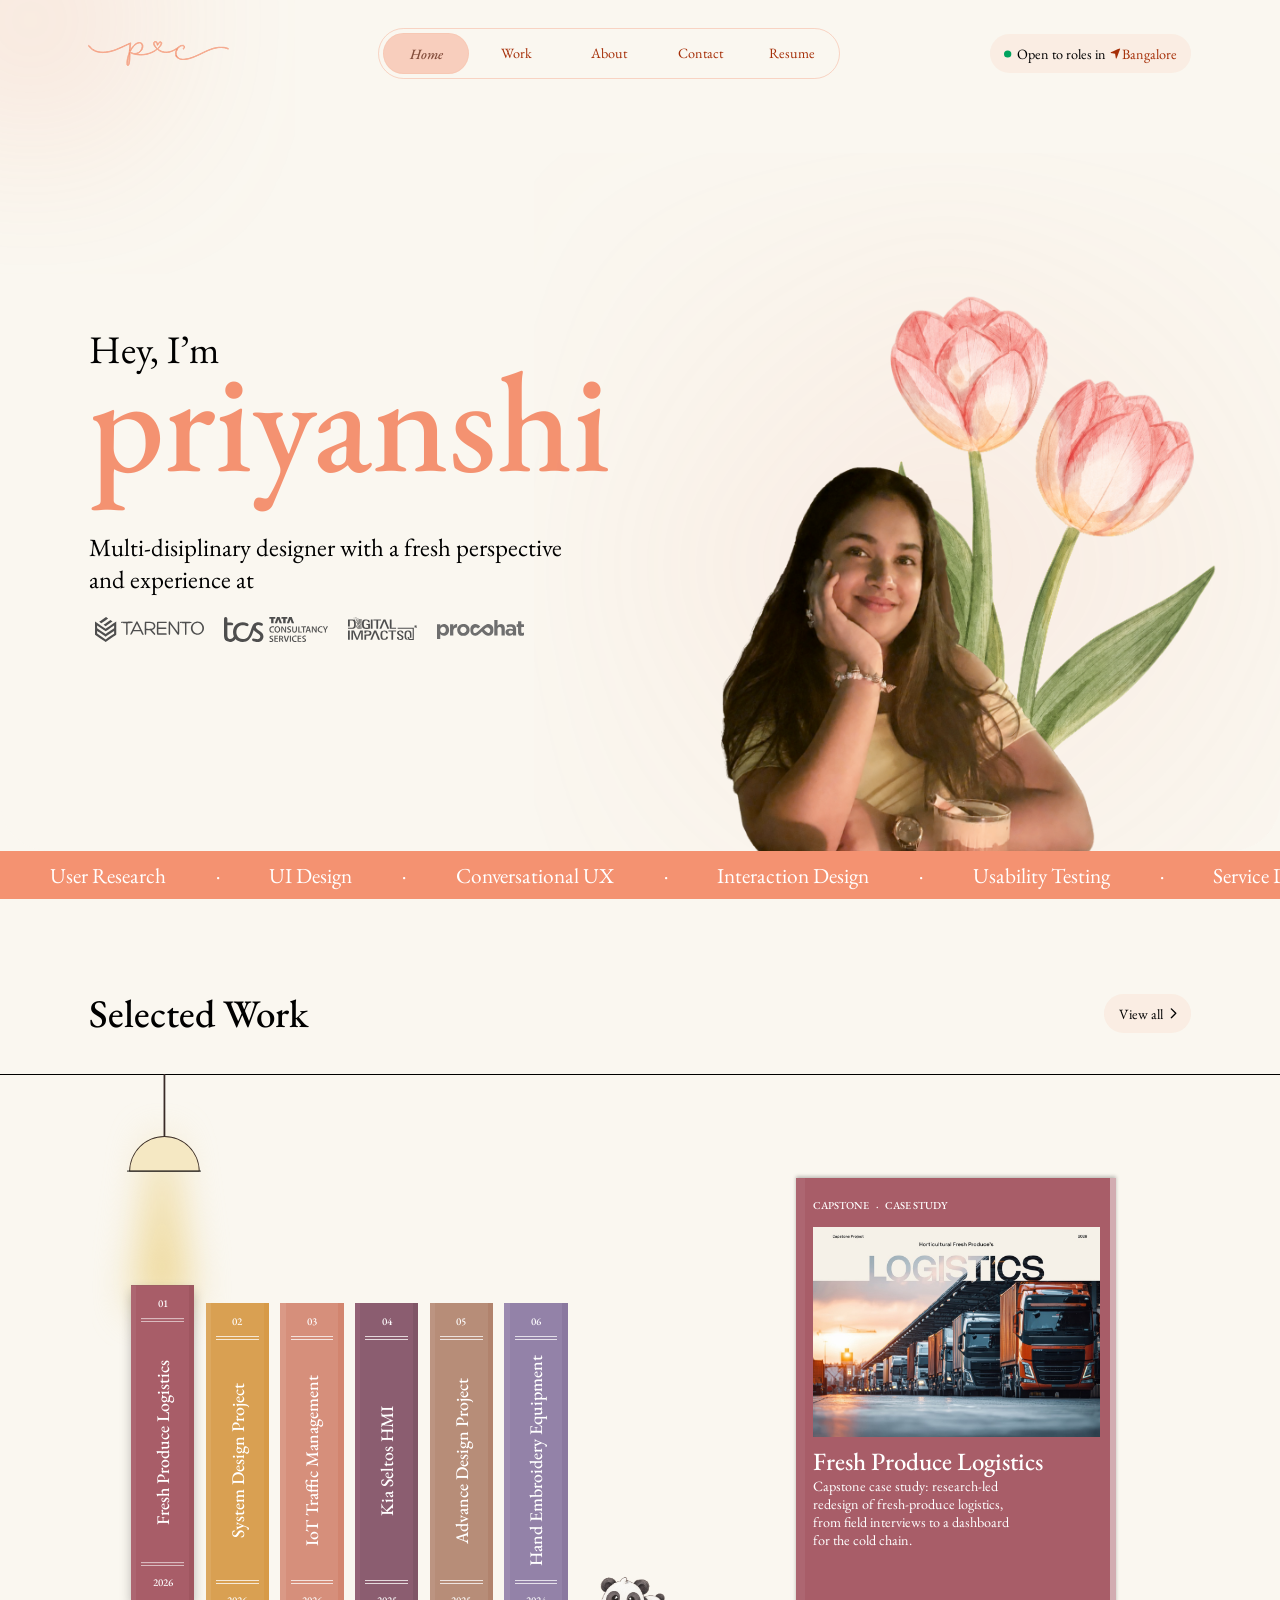
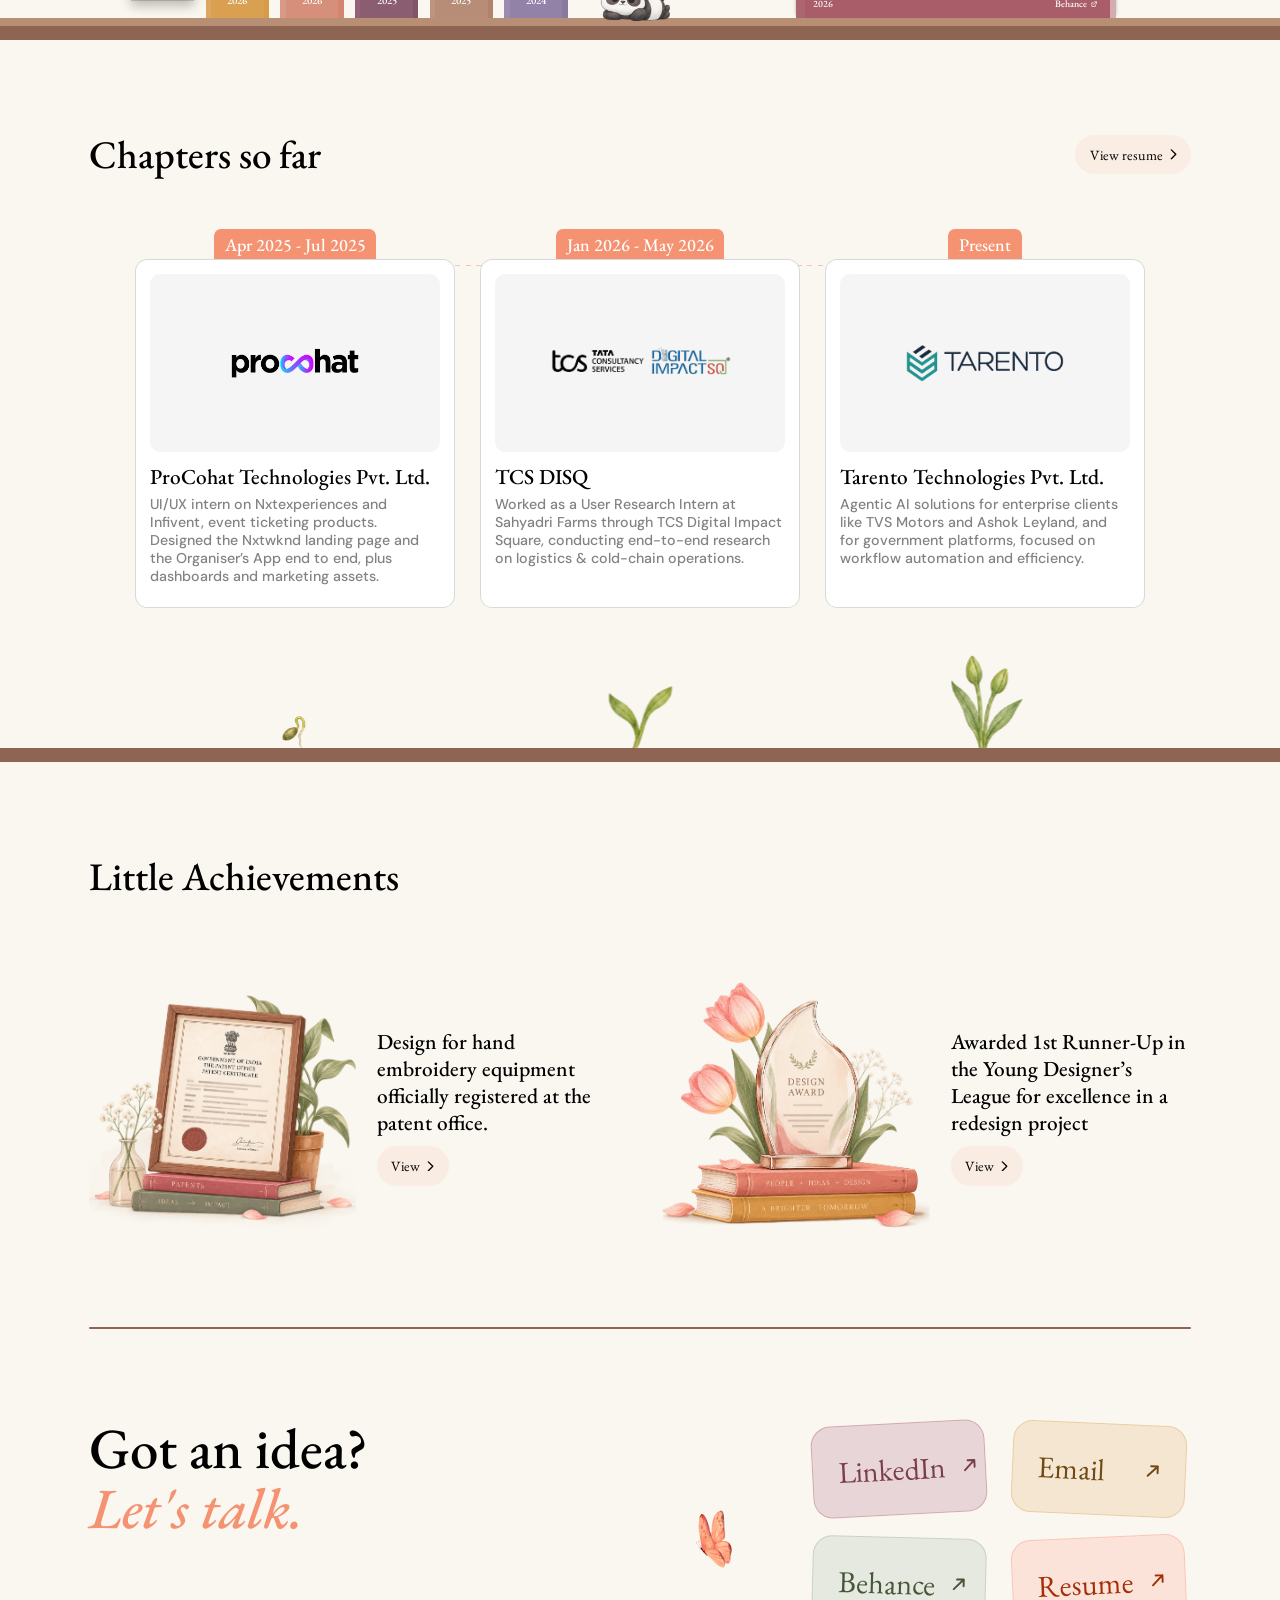
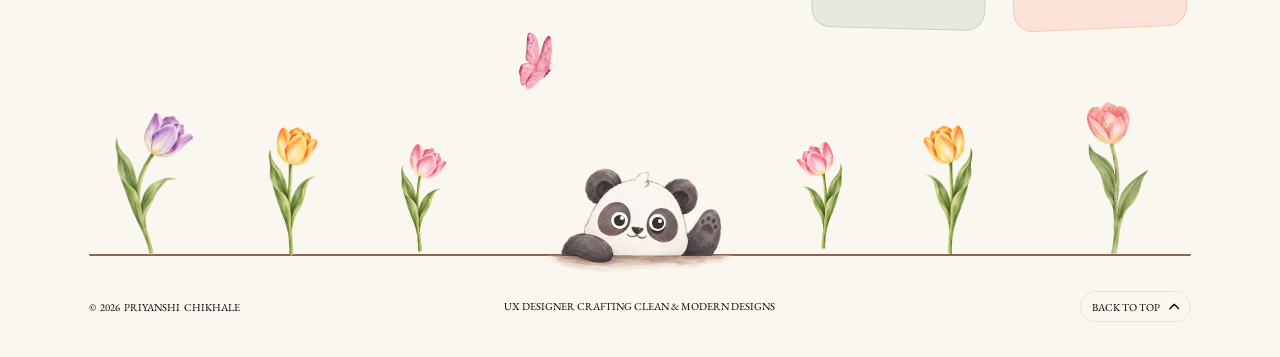
==== commit b3c2671e: "Chapters: cards share one height; track through the label row Co-Authored-By: Claude Fable 5.1 <nore" ====
--- a/index.html
+++ b/index.html
@@ -29,7 +29,7 @@
   <link rel="preconnect" href="https://fonts.googleapis.com">
   <link rel="preconnect" href="https://fonts.gstatic.com" crossorigin>
   <link href="https://fonts.googleapis.com/css2?family=EB+Garamond:ital,wght@0,400;0,500;1,500&family=DM+Sans:opsz,wght@9..40,500&display=swap" rel="stylesheet">
-  <link rel="stylesheet" href="styles.css?v=202611051620">
+  <link rel="stylesheet" href="styles.css?v=202611051628">
 </head>
 <body>
   <!-- Page loader: a design-tool selection box gets dragged around the logo. Shown once per session. -->
@@ -427,6 +427,6 @@
   <!-- Butterfly that flutters after the cursor (mouse only). -->
   <div class="cursor-butterfly" data-cursor-butterfly aria-hidden="true"><img loading="lazy" src="assets/butterfly-2.png" alt=""></div>
 
-  <script src="script.js?v=202611051620"></script>
+  <script src="script.js?v=202611051628"></script>
 </body>
 </html>
--- a/styles.css
+++ b/styles.css
@@ -600,7 +600,7 @@
 }
 .timeline__track {
   position: absolute;
-  top: 19px; /* label row; cards below are bottom-aligned so this stays level */
+  top: 16px; /* runs through the middle of the label pills */
   left: 332px;          /* centre of the first card */
   width: 776px;         /* to the centre of the last card */
   height: 1px;
@@ -611,7 +611,7 @@
 .journey.is-visible .timeline__track { clip-path: inset(0 0 0 0); }
 .timeline__cards {
   display: flex;
-  align-items: flex-end;
+  align-items: flex-end; /* label row varies; cards + ground line up */
   justify-content: center;
   gap: 28px;
   padding: 0 100px;
@@ -666,6 +666,7 @@
   width: 360px;
   min-width: 360px;
   max-width: 360px;
+  height: 392px; /* same height for all three; room for a 5-line blurb */
   background: #fff;
   border: 1px solid rgba(0, 0, 0, 0.15);
   border-radius: 14px;
@@ -706,7 +707,7 @@
 }
 .chapter__logo-img--procohat img { top: 0; left: 0; width: 100%; height: 100%; object-fit: cover; }
 
-.chapter__text { display: flex; flex-direction: column; gap: 6px; width: 326px; min-width: 0; }
+.chapter__text { display: flex; flex-direction: column; gap: 6px; width: 326px; min-width: 0; flex: 1 0 0; }
 .chapter__text p, .chapter__text h3 { overflow-wrap: anywhere; }
 .chapter__name { font-size: 24px; font-weight: 500; width: 100%; }
 .chapter__desc {
@@ -1265,7 +1266,8 @@
   .timeline__track { display: none; }
   .timeline__cards { flex-direction: column; height: auto; padding: 0; gap: 8px; }
   .chapter { width: 100%; order: calc(4 - var(--order)); } /* newest (Present) first on phones */
-  .chapter__card, .chapter__logo, .chapter__text { width: 100%; }
+  .chapter__card, .chapter__logo, .chapter__text { width: 100%; min-width: 0; max-width: none; }
+  .chapter__card { height: auto; }
   .chapter__plant { display: none; } /* no plants between stacked cards on phones */
   .timeline__cards { gap: 28px; }
   .timeline__plank { margin-top: 36px; }
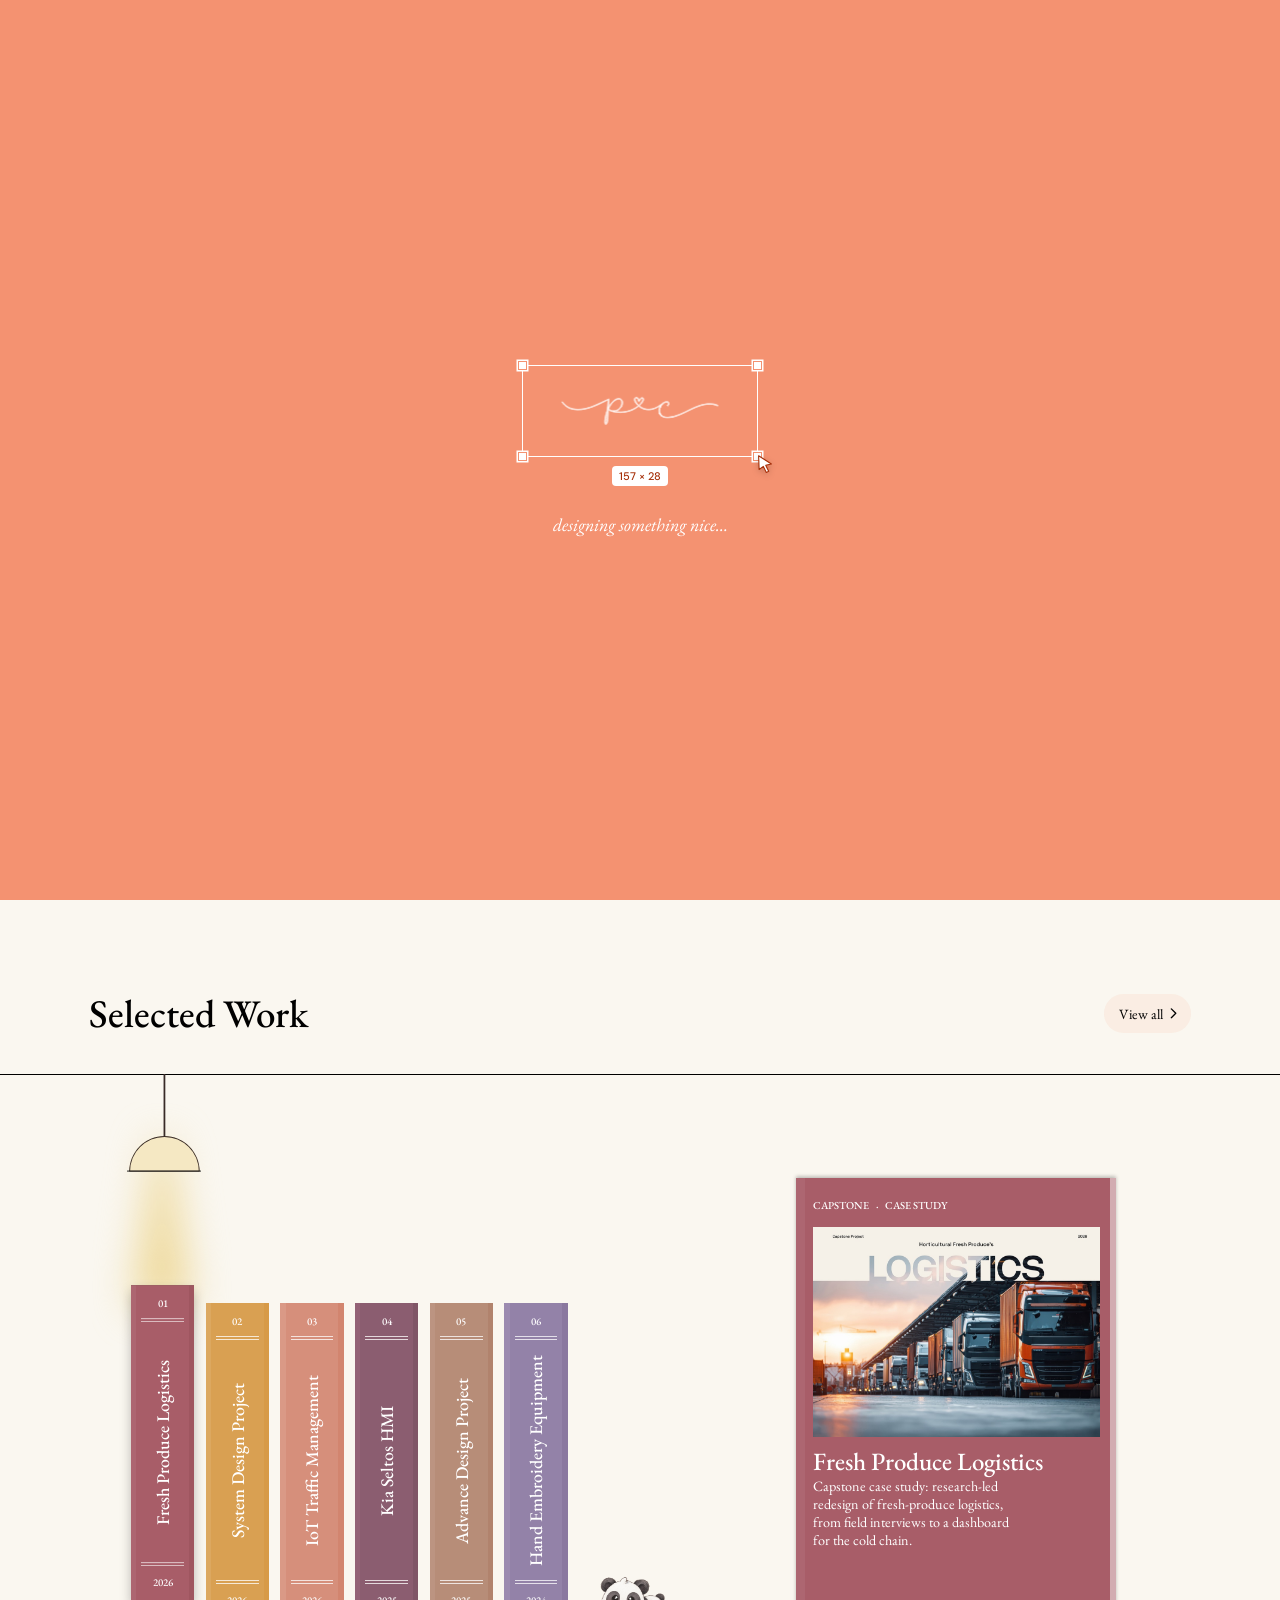
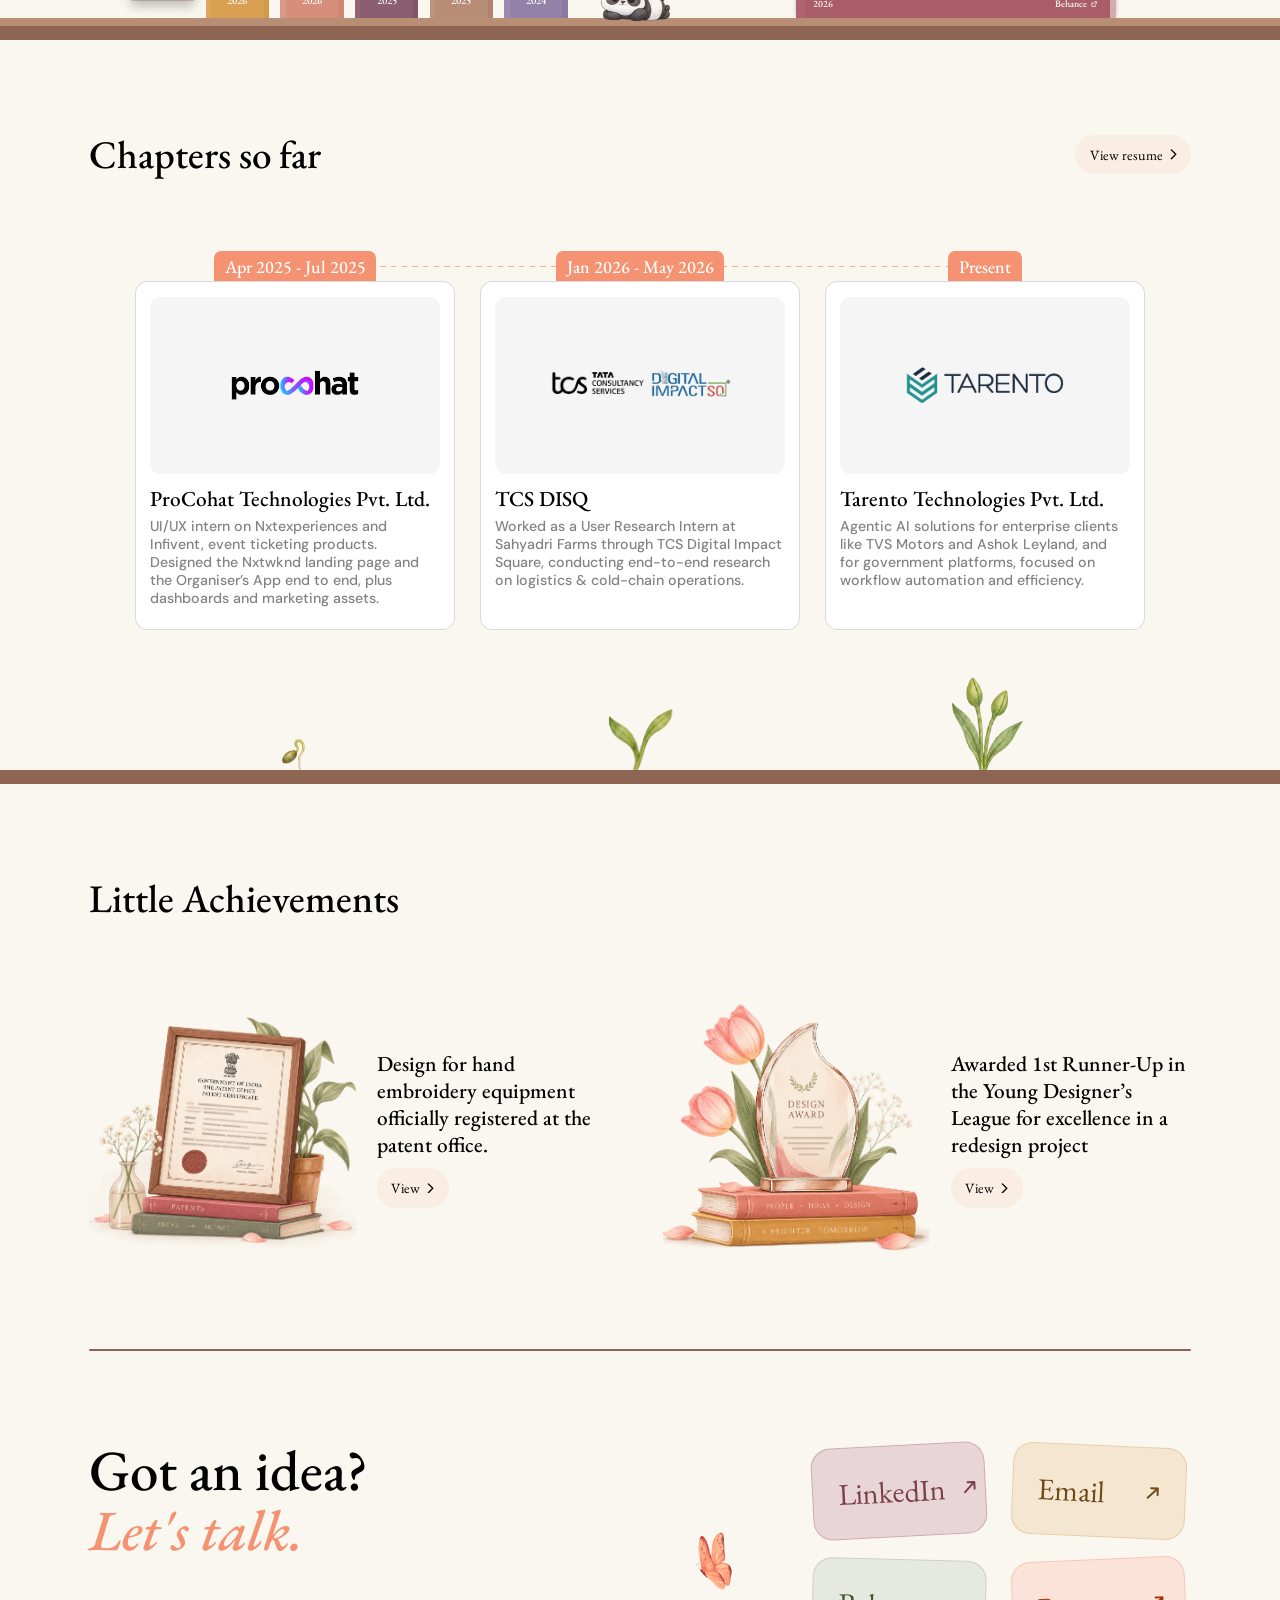
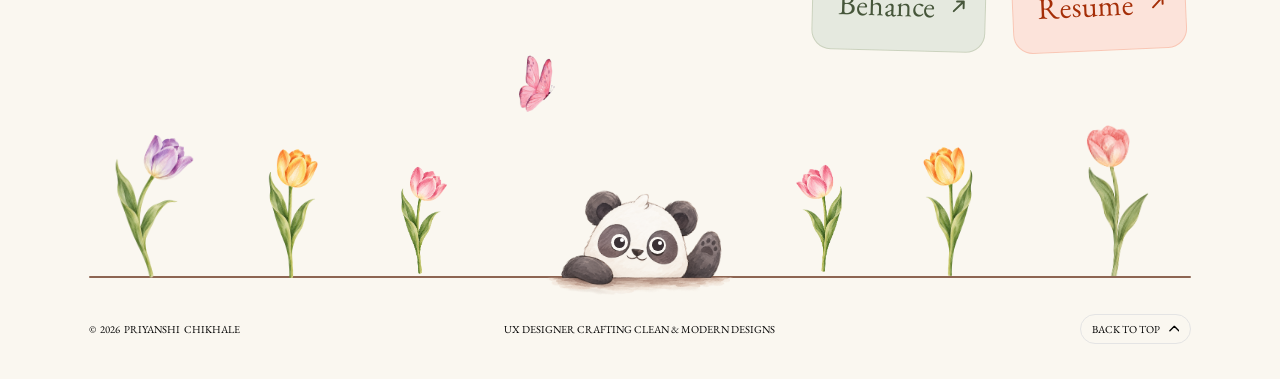
==== commit b811b12a: "Chapters: timeline box fits the columns; track centred on the labels Co-Authored-By: Claude Fable 5." ====
--- a/index.html
+++ b/index.html
@@ -29,7 +29,7 @@
   <link rel="preconnect" href="https://fonts.googleapis.com">
   <link rel="preconnect" href="https://fonts.gstatic.com" crossorigin>
   <link href="https://fonts.googleapis.com/css2?family=EB+Garamond:ital,wght@0,400;0,500;1,500&family=DM+Sans:opsz,wght@9..40,500&display=swap" rel="stylesheet">
-  <link rel="stylesheet" href="styles.css?v=202611051628">
+  <link rel="stylesheet" href="styles.css?v=202611051629">
 </head>
 <body>
   <!-- Page loader: a design-tool selection box gets dragged around the logo. Shown once per session. -->
@@ -427,6 +427,6 @@
   <!-- Butterfly that flutters after the cursor (mouse only). -->
   <div class="cursor-butterfly" data-cursor-butterfly aria-hidden="true"><img loading="lazy" src="assets/butterfly-2.png" alt=""></div>
 
-  <script src="script.js?v=202611051628"></script>
+  <script src="script.js?v=202611051629"></script>
 </body>
 </html>
--- a/styles.css
+++ b/styles.css
@@ -595,12 +595,12 @@
 .timeline {
   position: relative;
   width: 1440px;
-  height: 575px;
+  height: 600px; /* label 34 + card 392 + plant 158 + plank 16 */
   flex-shrink: 0;
 }
 .timeline__track {
   position: absolute;
-  top: 16px; /* runs through the middle of the label pills */
+  top: 17px; /* runs through the middle of the label pills */
   left: 332px;          /* centre of the first card */
   width: 776px;         /* to the centre of the last card */
   height: 1px;
@@ -616,7 +616,7 @@
   gap: 28px;
   padding: 0 100px;
   width: 100%;
-  height: 559px;
+  height: 584px;
 }
 .timeline__plank {
   position: absolute;
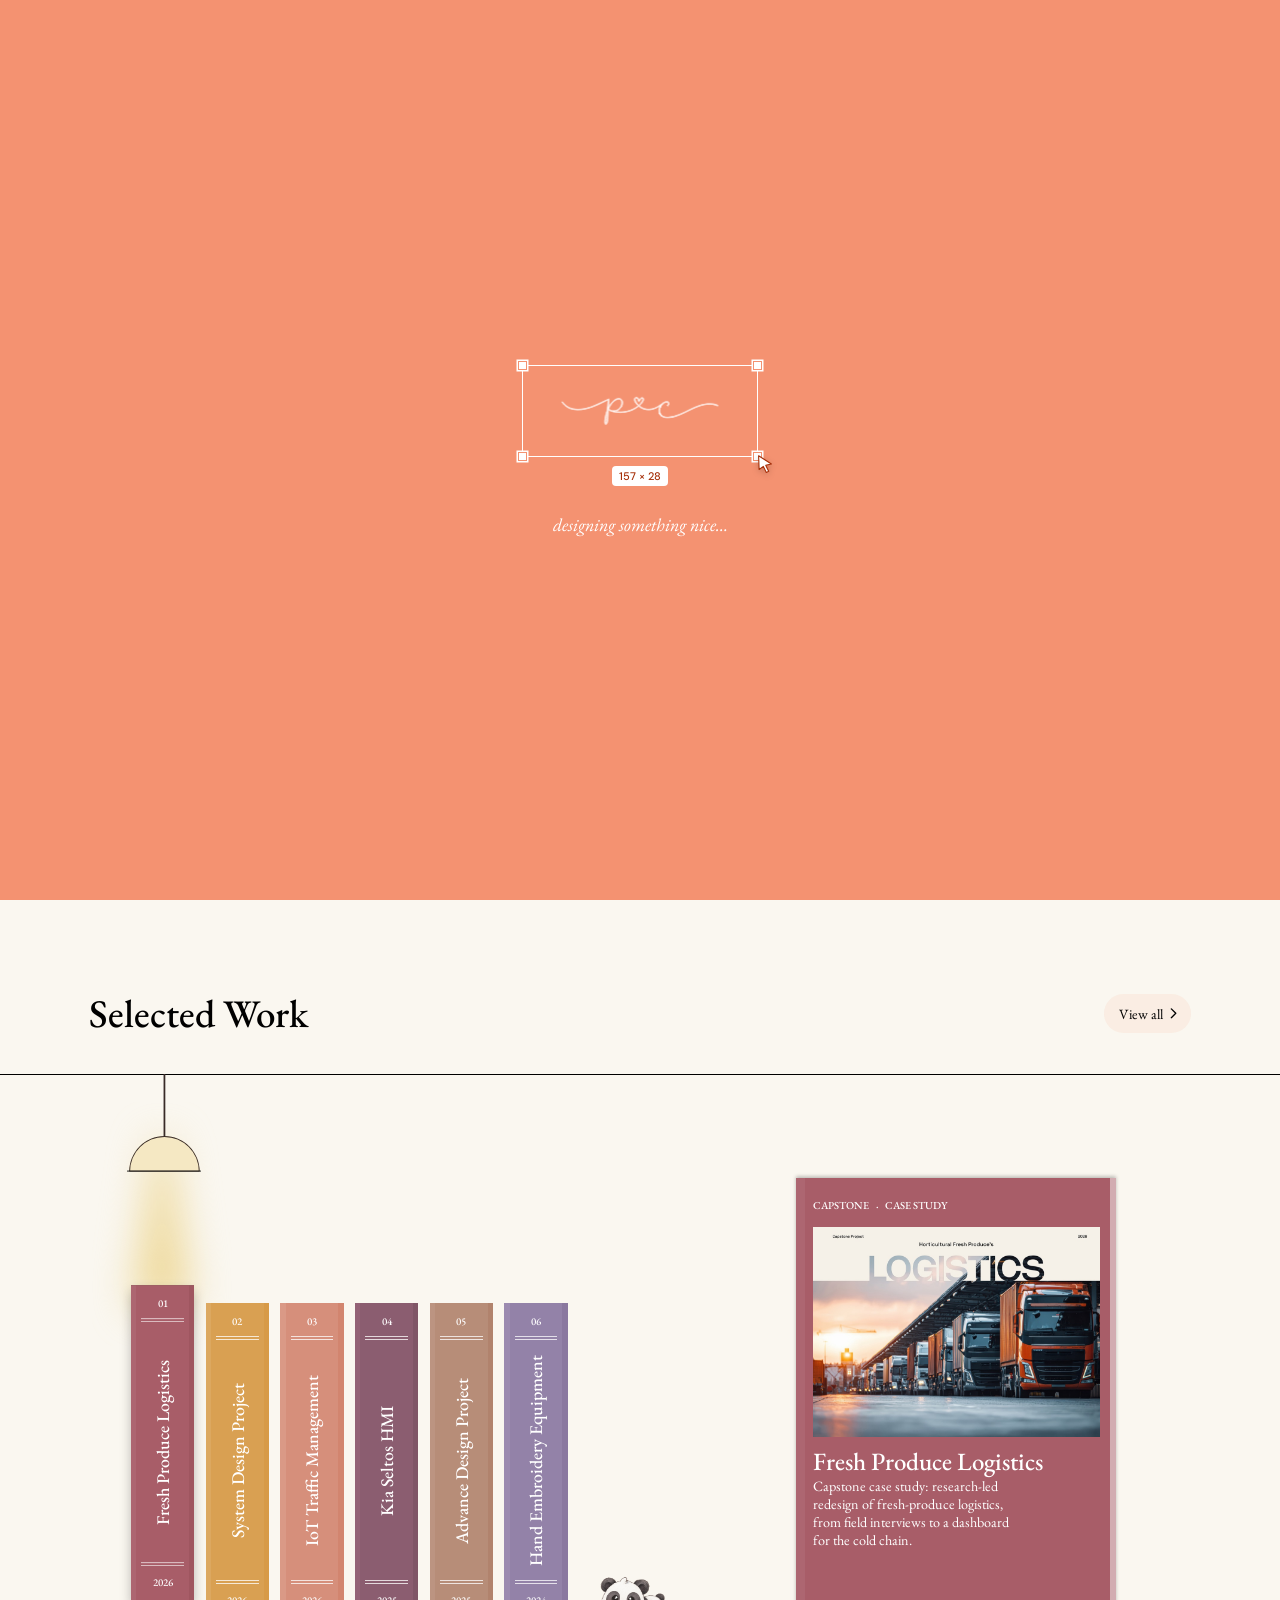
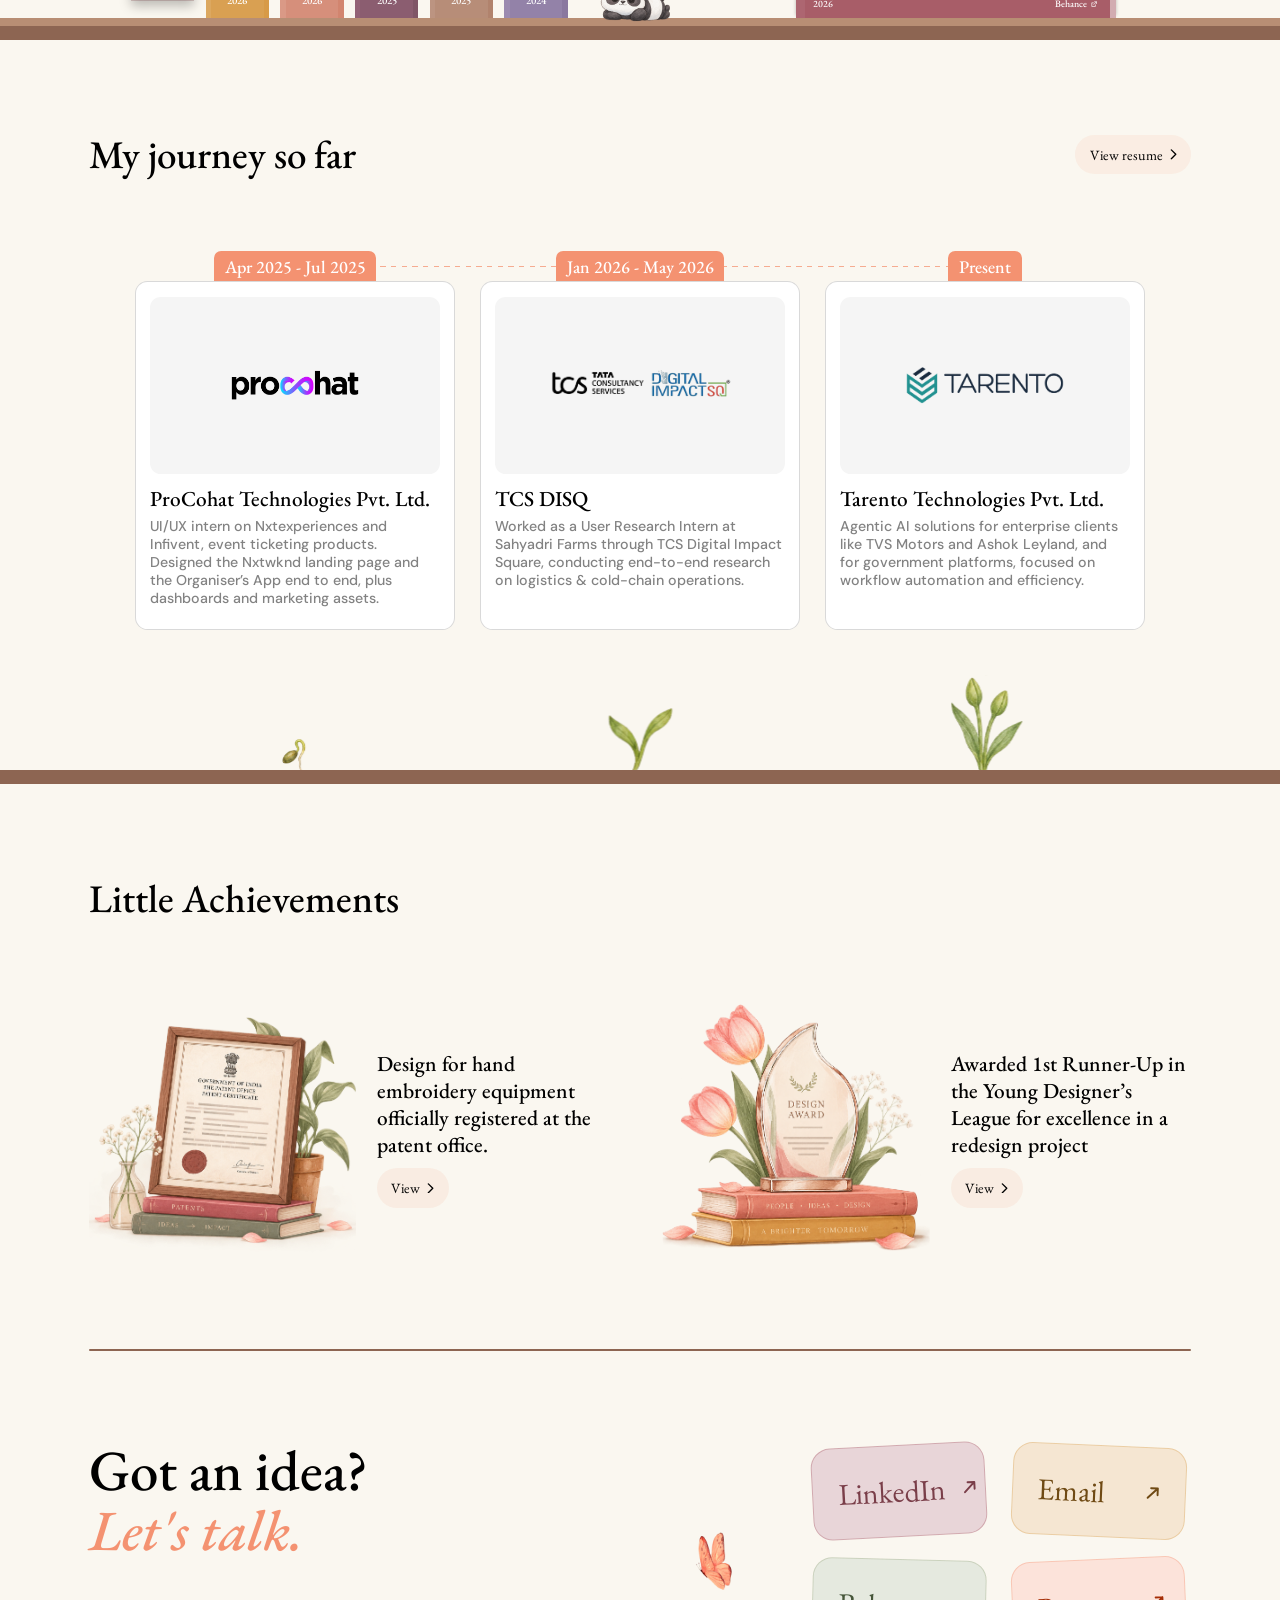
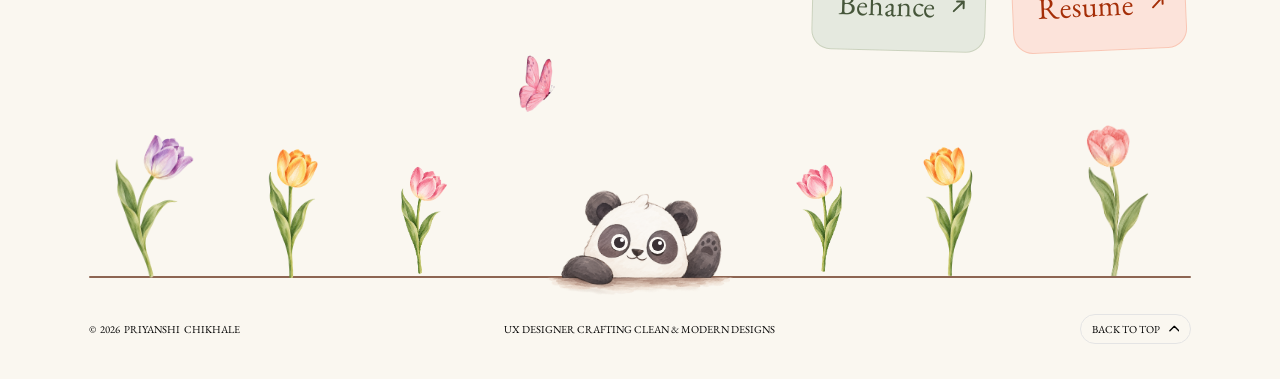
==== commit 3c525b6b: "Hero tagline rewritten; 'My journey so far' Co-Authored-By: Claude Fable 5.1 <noreply@anthropic.com>" ====
--- a/index.html
+++ b/index.html
@@ -4,7 +4,7 @@
   <meta charset="utf-8">
   <meta name="viewport" content="width=device-width, initial-scale=1">
   <title>Priyanshi Chikhale — Portfolio</title>
-  <meta name="description" content="UX designer crafting clean & modern experiences. Research, interaction and service design. Open to roles in Bangalore.">
+  <meta name="description" content="A multidisciplinary designer who enjoys understanding people, exploring AI and technology, and creating experiences that make a difference. Open to roles in Bangalore.">
   <link rel="canonical" href="https://priyanshi-ux.vercel.app/">
   <meta name="theme-color" content="#f49271">
   <link rel="icon" href="assets/favicon.svg" type="image/svg+xml">
@@ -13,7 +13,7 @@
   <meta property="og:type" content="website">
   <meta property="og:site_name" content="Priyanshi Chikhale">
   <meta property="og:title" content="Priyanshi Chikhale — UX Designer in Bangalore">
-  <meta property="og:description" content="UX designer crafting clean & modern experiences. Research, interaction and service design. Open to roles in Bangalore.">
+  <meta property="og:description" content="A multidisciplinary designer who enjoys understanding people, exploring AI and technology, and creating experiences that make a difference. Open to roles in Bangalore.">
   <meta property="og:url" content="https://priyanshi-ux.vercel.app/">
   <meta property="og:image" content="https://priyanshi-ux.vercel.app/assets/og-banner.jpg">
   <meta property="og:image:width" content="1200">
@@ -21,7 +21,7 @@
   <meta property="og:image:alt" content="Priyanshi Chikhale, UX designer — portfolio">
   <meta name="twitter:card" content="summary_large_image">
   <meta name="twitter:title" content="Priyanshi Chikhale — UX Designer in Bangalore">
-  <meta name="twitter:description" content="UX designer crafting clean & modern experiences. Research, interaction and service design. Open to roles in Bangalore.">
+  <meta name="twitter:description" content="A multidisciplinary designer who enjoys understanding people, exploring AI and technology, and creating experiences that make a difference. Open to roles in Bangalore.">
   <meta name="twitter:image" content="https://priyanshi-ux.vercel.app/assets/og-banner.jpg">
   
   <link rel="preload" as="image" href="assets/hero-portrait.png">
@@ -29,7 +29,7 @@
   <link rel="preconnect" href="https://fonts.googleapis.com">
   <link rel="preconnect" href="https://fonts.gstatic.com" crossorigin>
   <link href="https://fonts.googleapis.com/css2?family=EB+Garamond:ital,wght@0,400;0,500;1,500&family=DM+Sans:opsz,wght@9..40,500&display=swap" rel="stylesheet">
-  <link rel="stylesheet" href="styles.css?v=202611051629">
+  <link rel="stylesheet" href="styles.css?v=202611052239">
 </head>
 <body>
   <!-- Page loader: a design-tool selection box gets dragged around the logo. Shown once per session. -->
@@ -94,7 +94,8 @@
             <h1 class="hero__name">priyanshi</h1>
           </div>
           <div class="hero__intro">
-            <p class="hero__tagline">Multi-disiplinary designer with a fresh perspective <br>and experience at </p>
+            <p class="hero__tagline">A multidisciplinary designer who enjoys understanding people, exploring AI and technology, and creating experiences that make a difference.</p>
+            <p class="hero__tagline hero__tagline--at">Experience at</p>
             <div class="hero__brands">
               <span class="hero__brand"><img src="assets/brand-tarento.svg" alt="Tarento"></span>
               <span class="hero__brand"><img src="assets/brand-tcs.svg" alt="Tata Consultancy Services"></span>
@@ -277,10 +278,10 @@
       </div>
     </section>
 
-    <!-- Chapters so far -->
+    <!-- My journey so far -->
     <section class="section journey" id="about" data-journey>
       <div class="section__head">
-        <h2 class="section__title">Chapters so far</h2>
+        <h2 class="section__title">My journey so far</h2>
         <a class="pill" href="https://drive.google.com/file/d/1iq6MNQEgcCxA5o5cfF5c09Q_XC7gN2NG/view?usp=sharing" target="_blank" rel="noopener">View resume <svg class="icon icon--chevron"><use href="#i-chevron"/></svg></a>
       </div>
 
@@ -427,6 +428,6 @@
   <!-- Butterfly that flutters after the cursor (mouse only). -->
   <div class="cursor-butterfly" data-cursor-butterfly aria-hidden="true"><img loading="lazy" src="assets/butterfly-2.png" alt=""></div>
 
-  <script src="script.js?v=202611051629"></script>
+  <script src="script.js?v=202611052239"></script>
 </body>
 </html>
--- a/styles.css
+++ b/styles.css
@@ -205,8 +205,9 @@
 @supports not (text-box: trim-both cap alphabetic) {
   .hero__name { line-height: 0.65; }
 }
-.hero__intro { display: flex; flex-direction: column; gap: 20px; width: 100%; }
-.hero__tagline { font-size: 28px; }
+.hero__intro { display: flex; flex-direction: column; gap: 16px; width: 100%; }
+.hero__tagline { font-size: 24px; line-height: 1.35; max-width: 560px; }
+.hero__tagline--at { font-size: 18px; color: #8d6552; margin-top: -4px; }
 .hero__brands { display: flex; align-items: center; gap: 8px; }
 .hero__brand {
   display: flex;
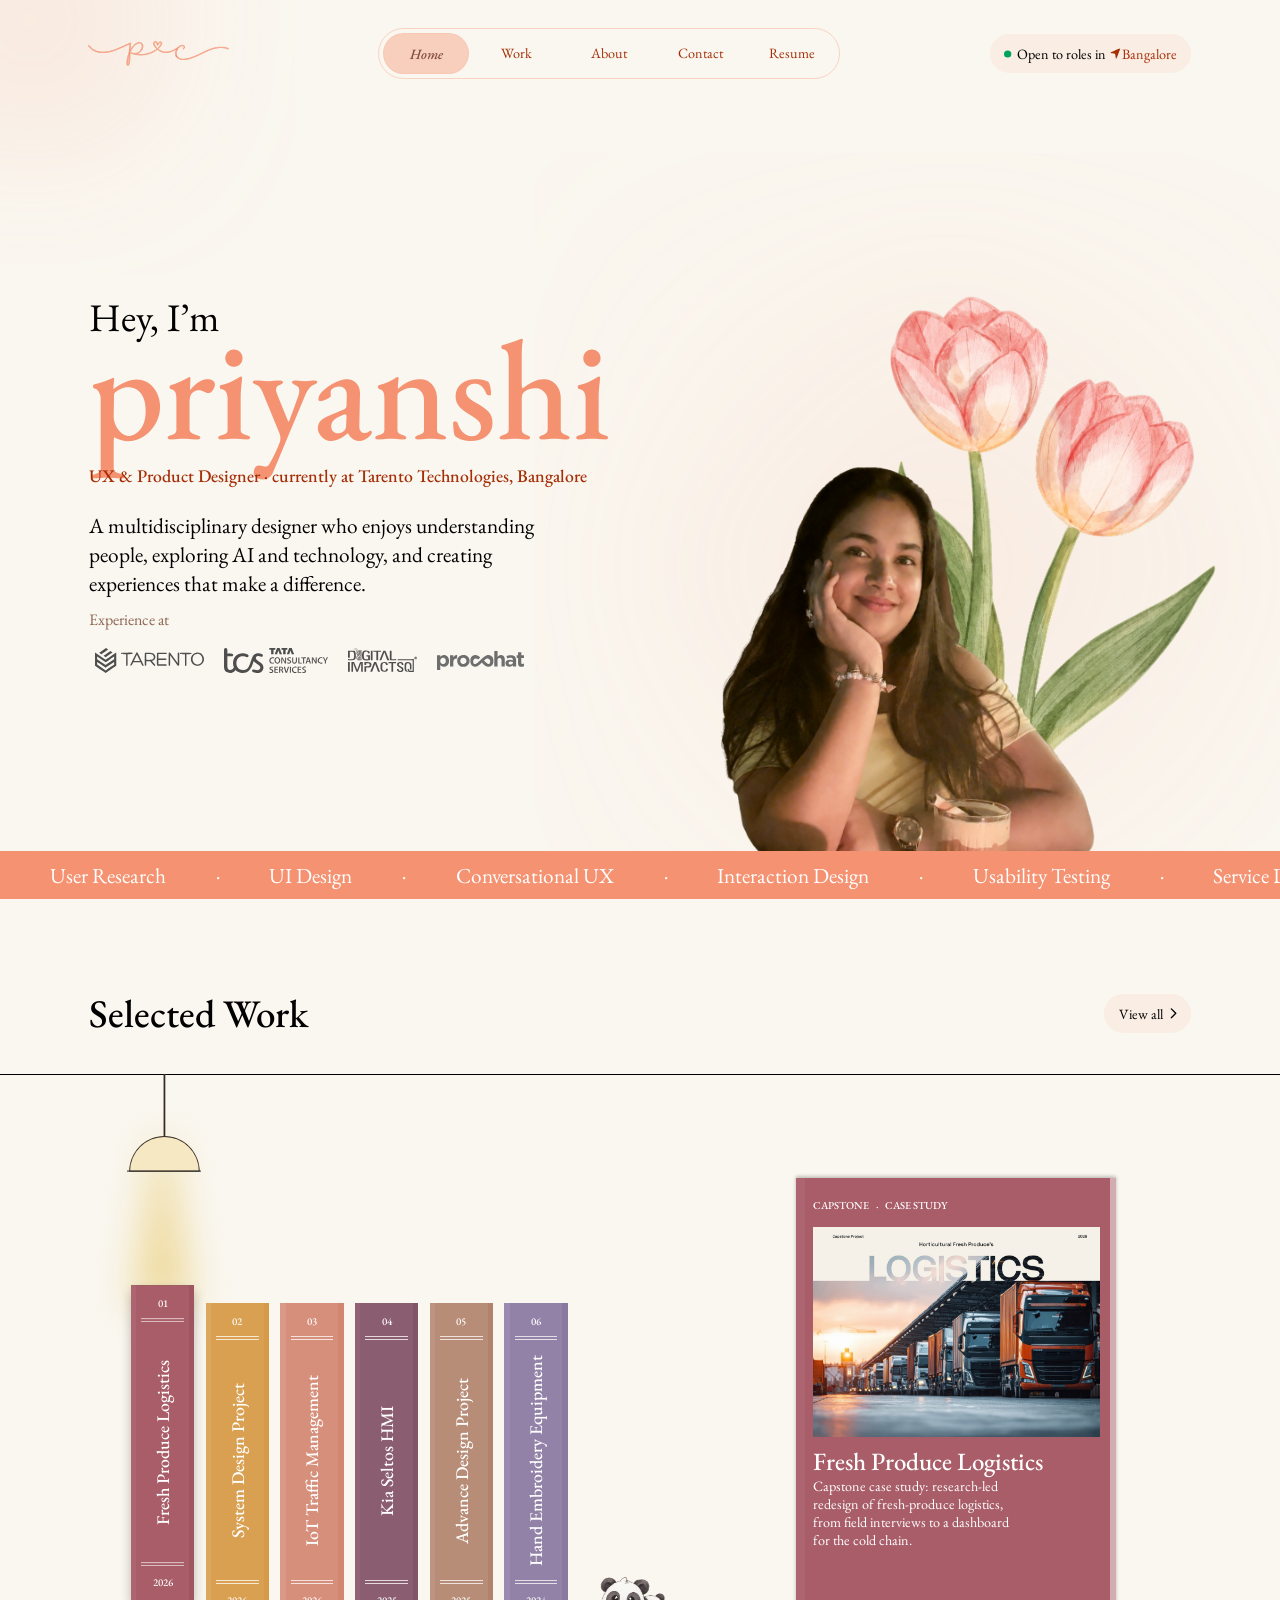
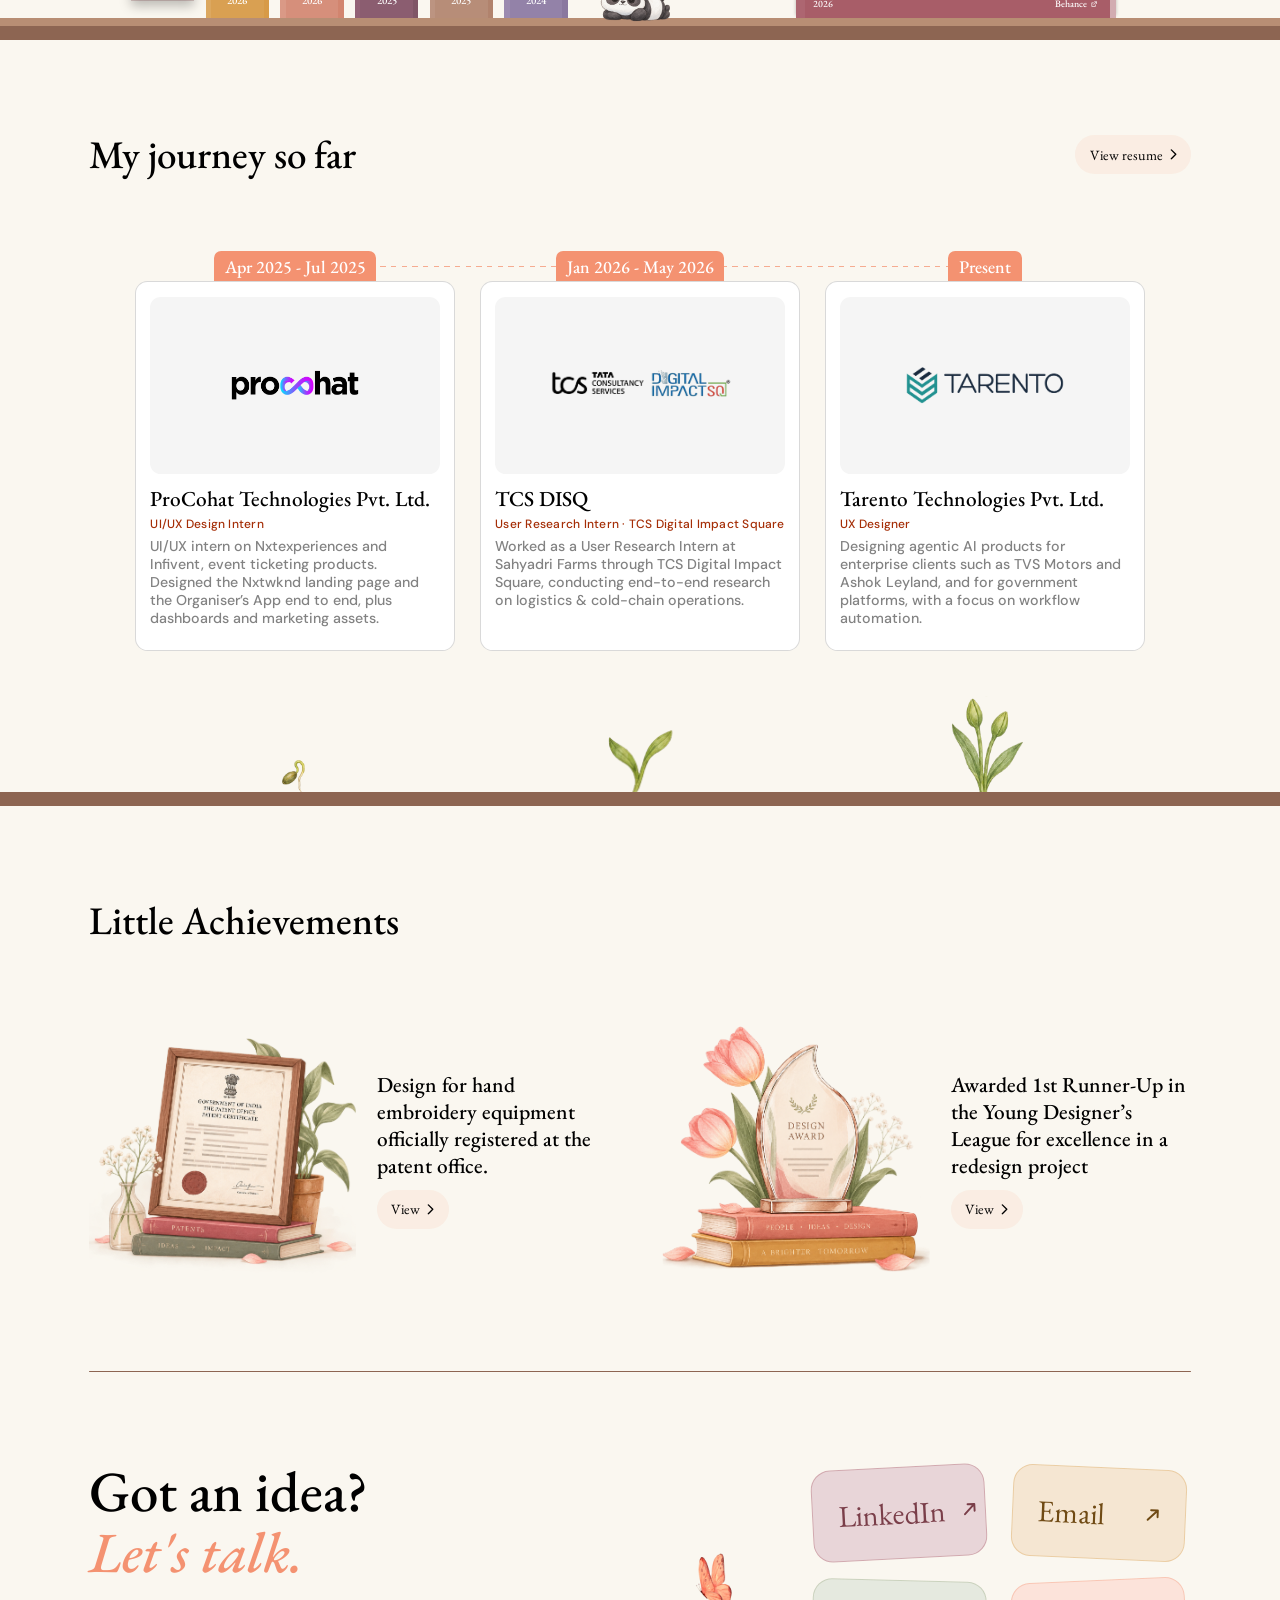
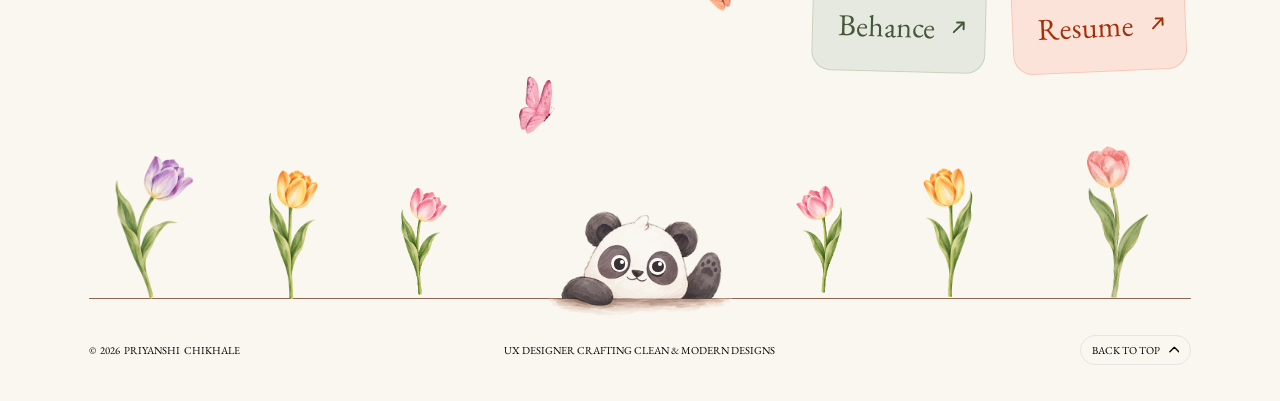
==== commit f0b1ced0: "Clearer positioning: role line in the hero, role titles on journey cards; phone logos on one line Co" ====
--- a/index.html
+++ b/index.html
@@ -29,7 +29,7 @@
   <link rel="preconnect" href="https://fonts.googleapis.com">
   <link rel="preconnect" href="https://fonts.gstatic.com" crossorigin>
   <link href="https://fonts.googleapis.com/css2?family=EB+Garamond:ital,wght@0,400;0,500;1,500&family=DM+Sans:opsz,wght@9..40,500&display=swap" rel="stylesheet">
-  <link rel="stylesheet" href="styles.css?v=202611052239">
+  <link rel="stylesheet" href="styles.css?v=202611052243">
 </head>
 <body>
   <!-- Page loader: a design-tool selection box gets dragged around the logo. Shown once per session. -->
@@ -93,6 +93,7 @@
             <p class="hero__greeting">Hey, I’m</p>
             <h1 class="hero__name">priyanshi</h1>
           </div>
+          <p class="hero__role">UX &amp; Product Designer · currently at Tarento Technologies, Bangalore</p>
           <div class="hero__intro">
             <p class="hero__tagline">A multidisciplinary designer who enjoys understanding people, exploring AI and technology, and creating experiences that make a difference.</p>
             <p class="hero__tagline hero__tagline--at">Experience at</p>
@@ -298,6 +299,7 @@
                 </div>
                 <div class="chapter__text">
                   <h3 class="chapter__name">ProCohat Technologies Pvt. Ltd.</h3>
+                  <p class="chapter__role">UI/UX Design Intern</p>
                   <p class="chapter__desc">UI/UX intern on Nxtexperiences and Infivent, event ticketing products. Designed the Nxtwknd landing page and the Organiser’s App end to end, plus dashboards and marketing assets.</p>
                 </div>
               </div>
@@ -319,6 +321,7 @@
                 </div>
                 <div class="chapter__text">
                   <h3 class="chapter__name">TCS DISQ</h3>
+                  <p class="chapter__role">User Research Intern · TCS Digital Impact Square</p>
                   <p class="chapter__desc">Worked as a User Research Intern at Sahyadri Farms through TCS Digital Impact Square, conducting end-to-end research on logistics &amp; cold-chain operations.</p>
                 </div>
               </div>
@@ -337,7 +340,8 @@
                 </div>
                 <div class="chapter__text">
                   <h3 class="chapter__name">Tarento Technologies Pvt. Ltd.</h3>
-                  <p class="chapter__desc">Agentic AI solutions for enterprise clients like TVS Motors and Ashok Leyland, and for government platforms, focused on workflow automation and efficiency.</p>
+                  <p class="chapter__role">UX Designer</p>
+                  <p class="chapter__desc">Designing agentic AI products for enterprise clients such as TVS Motors and Ashok Leyland, and for government platforms, with a focus on workflow automation.</p>
                 </div>
               </div>
             </div>
@@ -428,6 +432,6 @@
   <!-- Butterfly that flutters after the cursor (mouse only). -->
   <div class="cursor-butterfly" data-cursor-butterfly aria-hidden="true"><img loading="lazy" src="assets/butterfly-2.png" alt=""></div>
 
-  <script src="script.js?v=202611052239"></script>
+  <script src="script.js?v=202611052243"></script>
 </body>
 </html>
--- a/styles.css
+++ b/styles.css
@@ -190,7 +190,13 @@
   min-width: 1px;
   display: flex;
   flex-direction: column;
-  gap: 72px;
+  gap: 40px;
+}
+.hero__role {
+  font-size: 20px;
+  font-weight: 500;
+  color: var(--rust);
+  margin: -8px 0 -12px;
 }
 .hero__heading { display: flex; flex-direction: column; align-items: flex-start; width: 100%; }
 .hero__greeting { font-size: 44px; width: 100%; }
@@ -596,7 +602,7 @@
 .timeline {
   position: relative;
   width: 1440px;
-  height: 600px; /* label 34 + card 392 + plant 158 + plank 16 */
+  height: 624px; /* label 34 + card 416 + plant 158 + plank 16 */
   flex-shrink: 0;
 }
 .timeline__track {
@@ -617,7 +623,7 @@
   gap: 28px;
   padding: 0 100px;
   width: 100%;
-  height: 584px;
+  height: 608px;
 }
 .timeline__plank {
   position: absolute;
@@ -667,7 +673,7 @@
   width: 360px;
   min-width: 360px;
   max-width: 360px;
-  height: 392px; /* same height for all three; room for a 5-line blurb */
+  height: 416px; /* same height for all three; room for role + 5-line blurb */
   background: #fff;
   border: 1px solid rgba(0, 0, 0, 0.15);
   border-radius: 14px;
@@ -711,6 +717,7 @@
 .chapter__text { display: flex; flex-direction: column; gap: 6px; width: 326px; min-width: 0; flex: 1 0 0; }
 .chapter__text p, .chapter__text h3 { overflow-wrap: anywhere; }
 .chapter__name { font-size: 24px; font-weight: 500; width: 100%; }
+.chapter__role { font-family: var(--sans); font-size: 13.5px; font-weight: 500; letter-spacing: .02em; color: var(--rust); margin-top: -2px; }
 .chapter__desc {
   font-family: var(--sans);
   font-weight: 500;
@@ -1198,13 +1205,17 @@
   .hero__corner-glow { left: -330px; top: -330px; }
 
   /* Hero: text, then the art */
-  .hero__body { flex-direction: column; align-items: flex-start; justify-content: space-between; padding: 0 20px; }
-  .hero__text { width: 100%; gap: 28px; padding-top: 8px; }
+  .hero__body { flex-direction: column; align-items: flex-start; justify-content: space-between; padding: 0 20px; min-width: 0; max-width: 100%; }
+  .nav { min-width: 0; max-width: 100%; }
+  .status { min-width: 0; flex-shrink: 1; overflow: hidden; text-overflow: ellipsis; }
+  .hero__text { width: 100%; gap: 22px; padding-top: 8px; }
+  .hero__role { font-size: 16px; margin: -4px 0 -6px; }
   .hero__greeting { font-size: clamp(28px, 7vw, 44px); }
   .hero__name { font-size: clamp(56px, 16.5vw, 128px); }
-  .hero__tagline { font-size: clamp(18px, 4.6vw, 24px); }
+  .hero__tagline { font-size: clamp(18px, 4.6vw, 24px); max-width: 100%; }
   .hero__tagline br { display: none; }
-  .hero__brands { flex-wrap: wrap; gap: 4px 2px; zoom: 0.72; } /* logos ~28% smaller so all four fit on one line */
+  /* all four logos on one line: the row is 478px wide at full size, so scale it to the screen */
+  .hero__brands { flex-wrap: nowrap; gap: 2px; zoom: min(0.72, calc((var(--vw, 390) - 40) / 478)); }
   .hero__art {
     flex: none;
     align-self: flex-start;
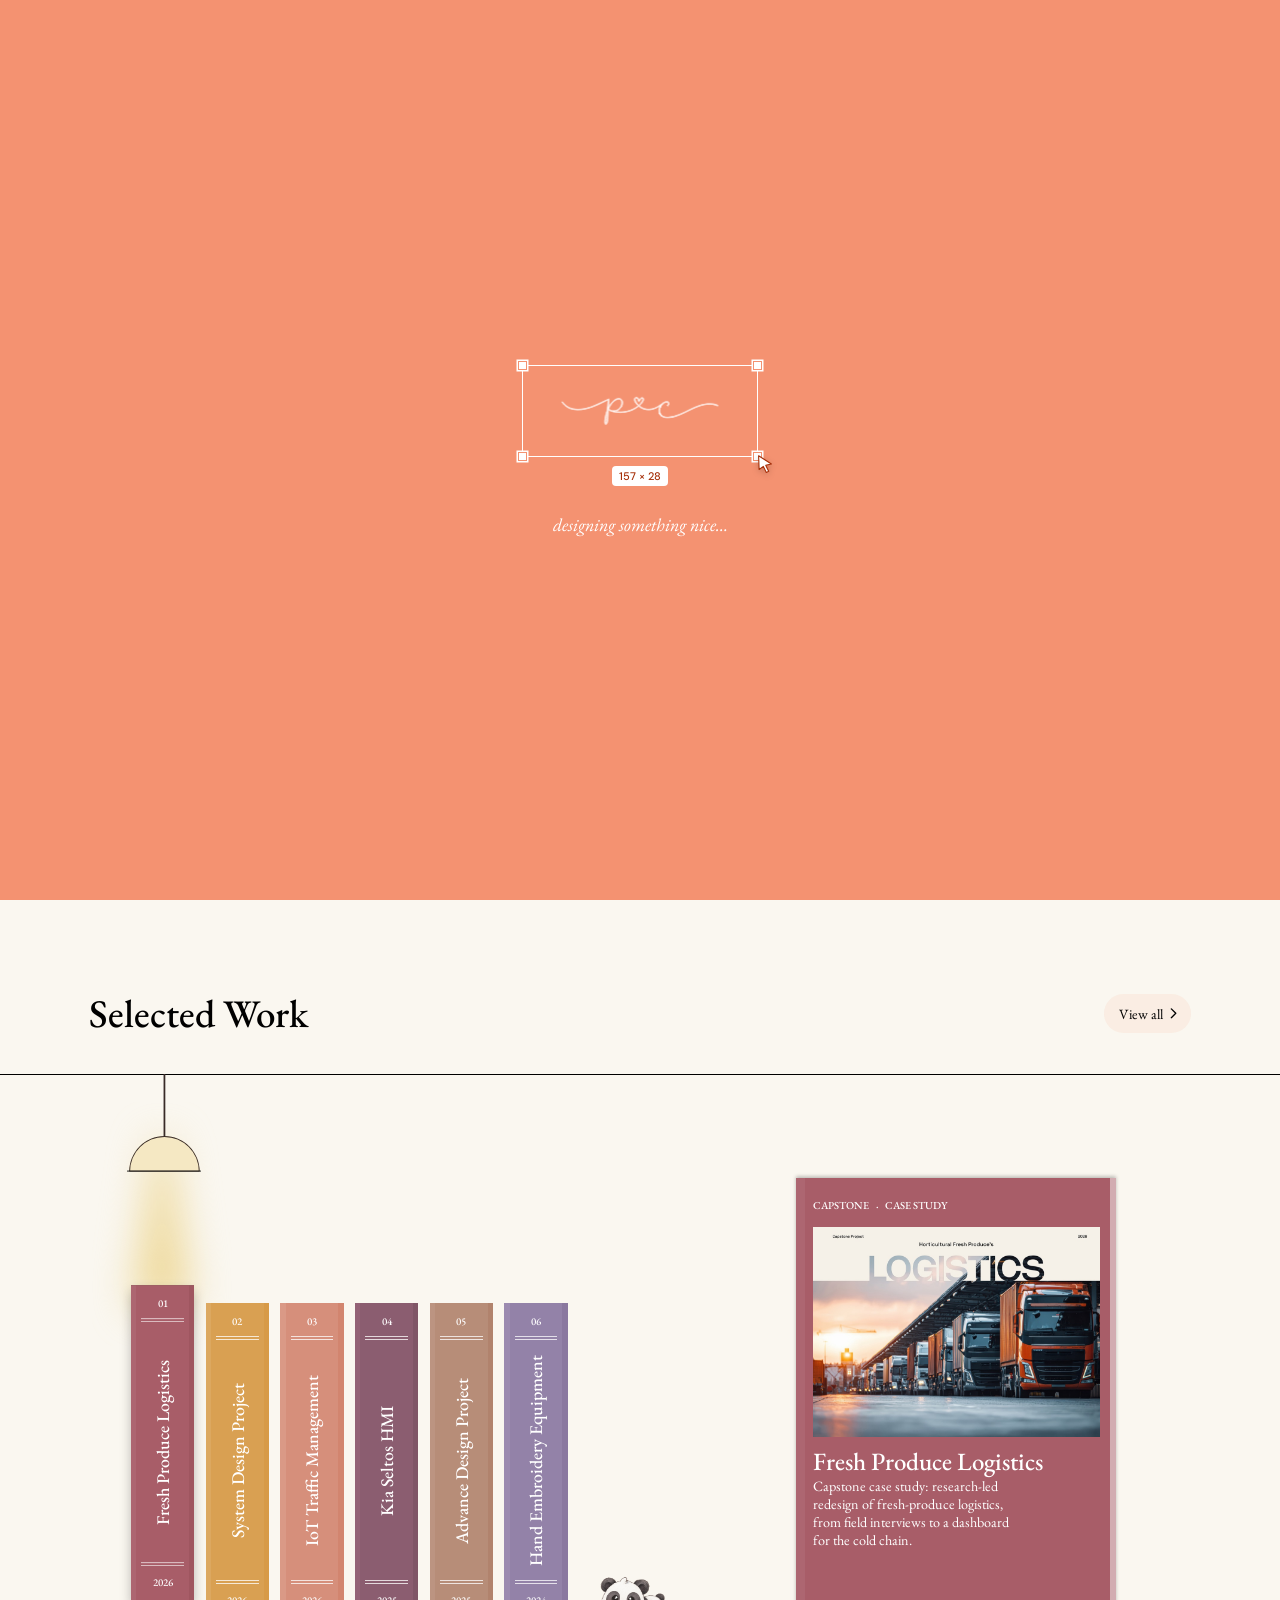
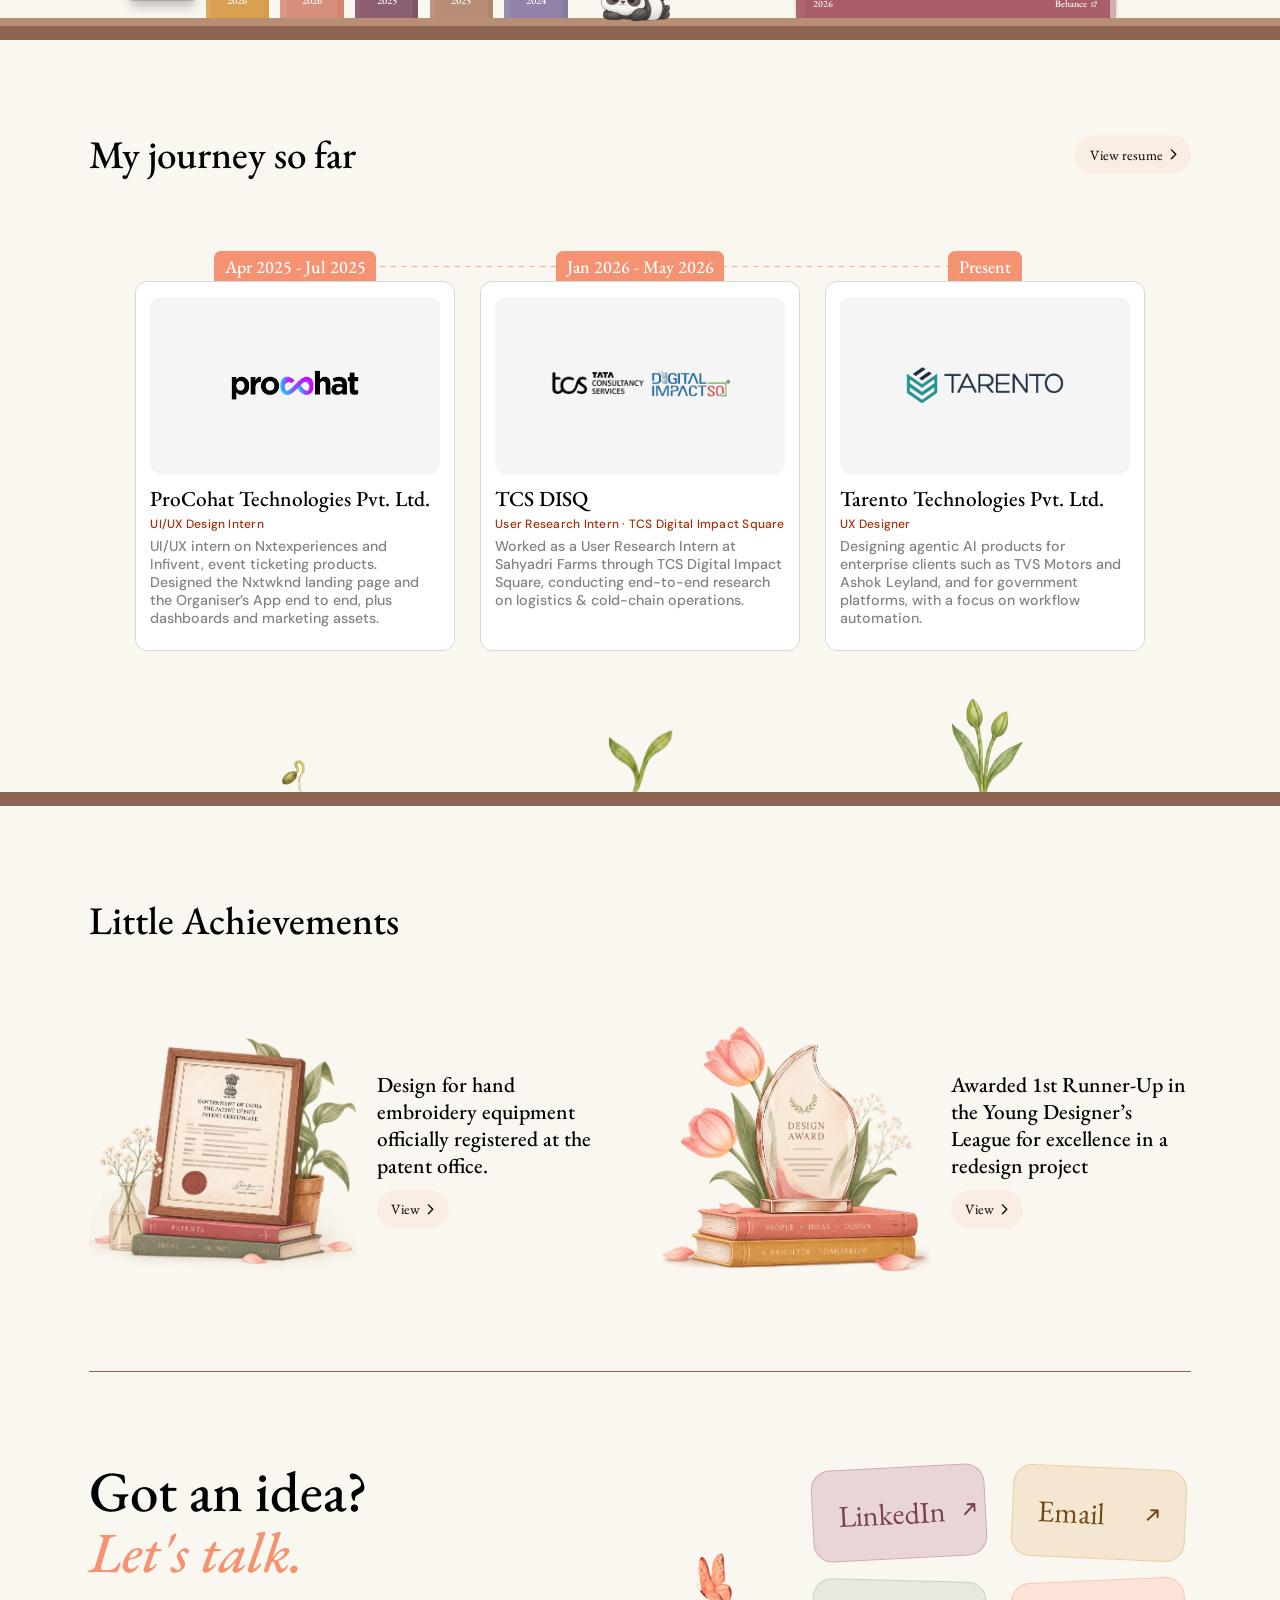
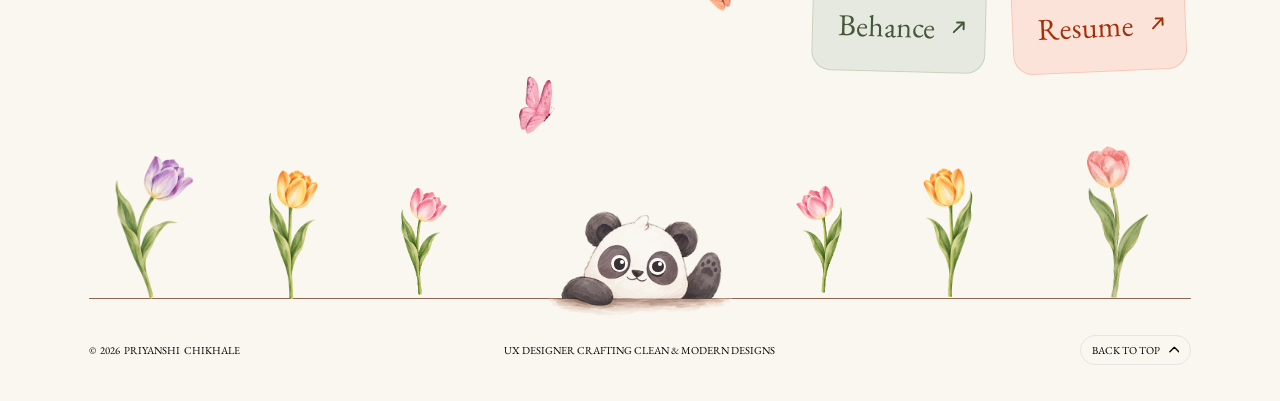
==== commit 9191d7e0: "Hero: remove the role line Co-Authored-By: Claude Fable 5.1 <noreply@anthropic.com>" ====
--- a/index.html
+++ b/index.html
@@ -29,7 +29,7 @@
   <link rel="preconnect" href="https://fonts.googleapis.com">
   <link rel="preconnect" href="https://fonts.gstatic.com" crossorigin>
   <link href="https://fonts.googleapis.com/css2?family=EB+Garamond:ital,wght@0,400;0,500;1,500&family=DM+Sans:opsz,wght@9..40,500&display=swap" rel="stylesheet">
-  <link rel="stylesheet" href="styles.css?v=202611052243">
+  <link rel="stylesheet" href="styles.css?v=202611052245">
 </head>
 <body>
   <!-- Page loader: a design-tool selection box gets dragged around the logo. Shown once per session. -->
@@ -93,7 +93,6 @@
             <p class="hero__greeting">Hey, I’m</p>
             <h1 class="hero__name">priyanshi</h1>
           </div>
-          <p class="hero__role">UX &amp; Product Designer · currently at Tarento Technologies, Bangalore</p>
           <div class="hero__intro">
             <p class="hero__tagline">A multidisciplinary designer who enjoys understanding people, exploring AI and technology, and creating experiences that make a difference.</p>
             <p class="hero__tagline hero__tagline--at">Experience at</p>
@@ -432,6 +431,6 @@
   <!-- Butterfly that flutters after the cursor (mouse only). -->
   <div class="cursor-butterfly" data-cursor-butterfly aria-hidden="true"><img loading="lazy" src="assets/butterfly-2.png" alt=""></div>
 
-  <script src="script.js?v=202611052243"></script>
+  <script src="script.js?v=202611052245"></script>
 </body>
 </html>
--- a/styles.css
+++ b/styles.css
@@ -190,13 +190,7 @@
   min-width: 1px;
   display: flex;
   flex-direction: column;
-  gap: 40px;
-}
-.hero__role {
-  font-size: 20px;
-  font-weight: 500;
-  color: var(--rust);
-  margin: -8px 0 -12px;
+  gap: 56px;
 }
 .hero__heading { display: flex; flex-direction: column; align-items: flex-start; width: 100%; }
 .hero__greeting { font-size: 44px; width: 100%; }
@@ -1209,7 +1203,6 @@
   .nav { min-width: 0; max-width: 100%; }
   .status { min-width: 0; flex-shrink: 1; overflow: hidden; text-overflow: ellipsis; }
   .hero__text { width: 100%; gap: 22px; padding-top: 8px; }
-  .hero__role { font-size: 16px; margin: -4px 0 -6px; }
   .hero__greeting { font-size: clamp(28px, 7vw, 44px); }
   .hero__name { font-size: clamp(56px, 16.5vw, 128px); }
   .hero__tagline { font-size: clamp(18px, 4.6vw, 24px); max-width: 100%; }
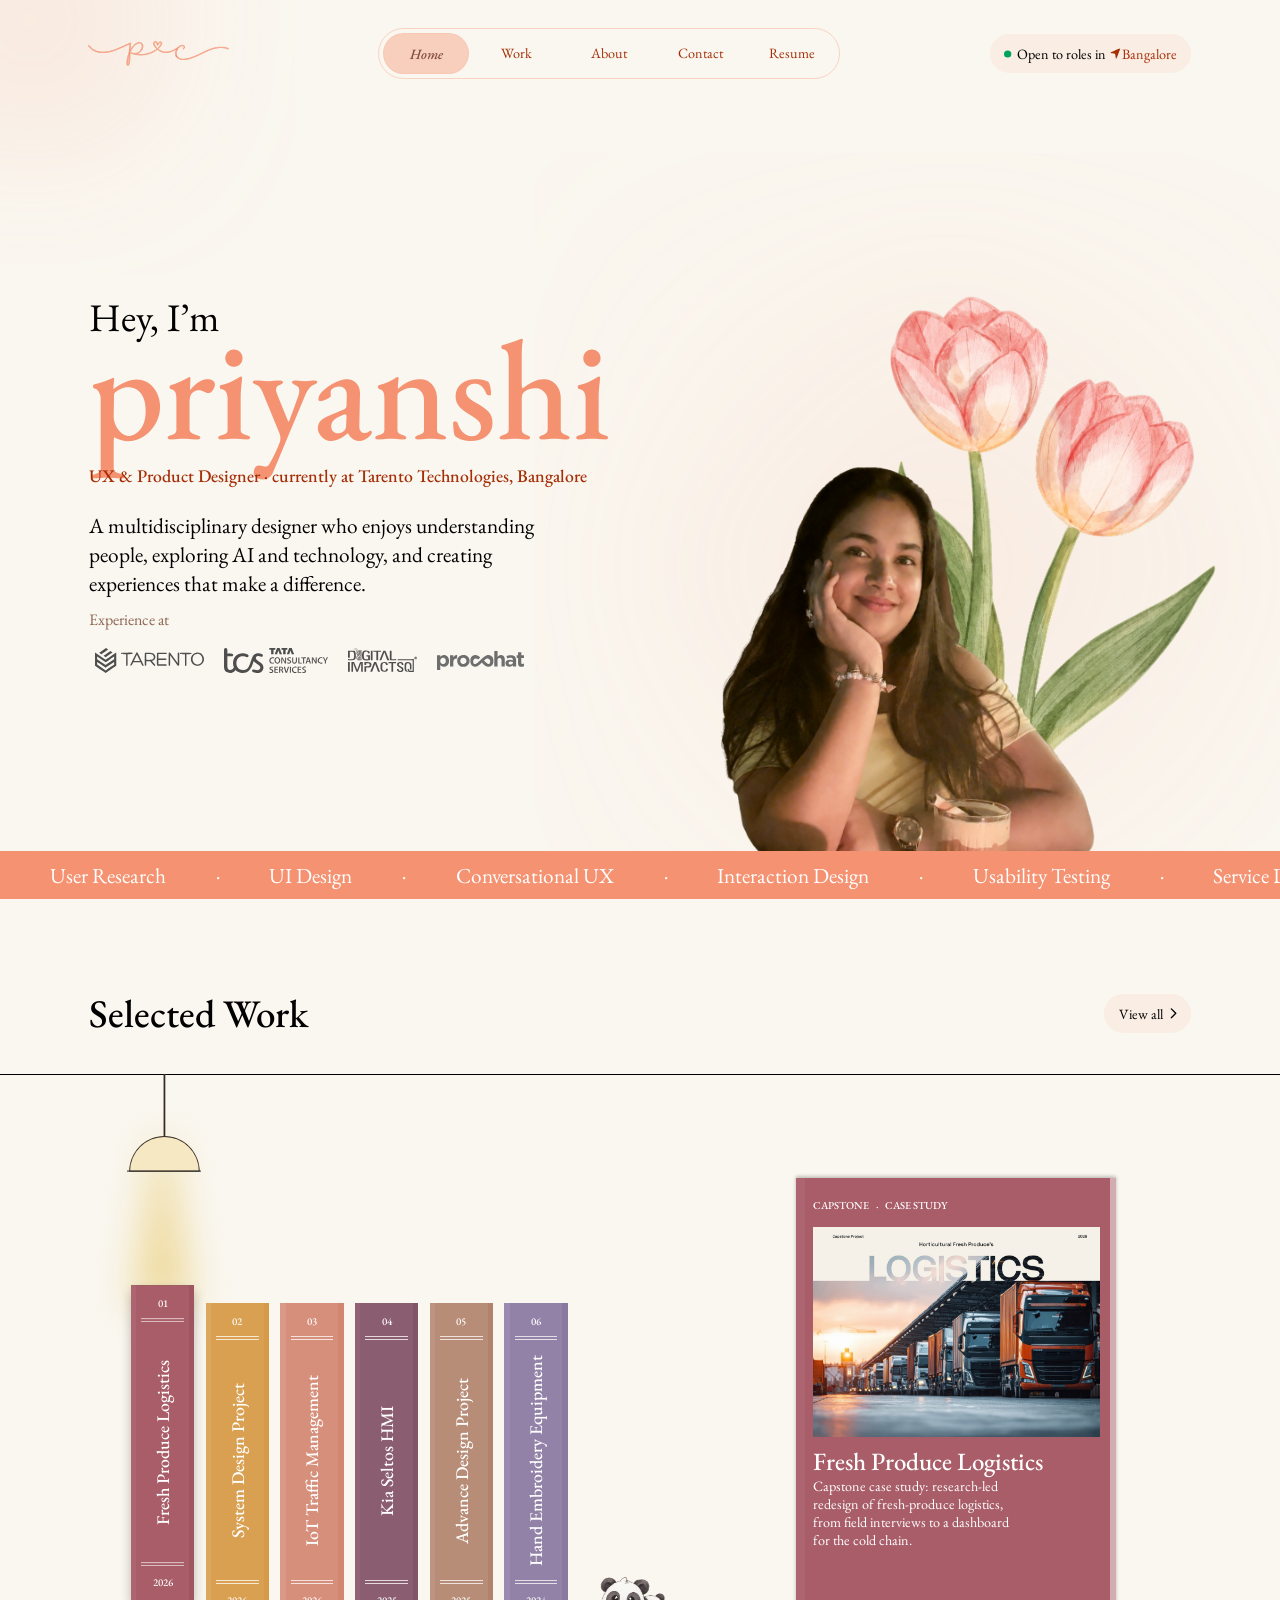
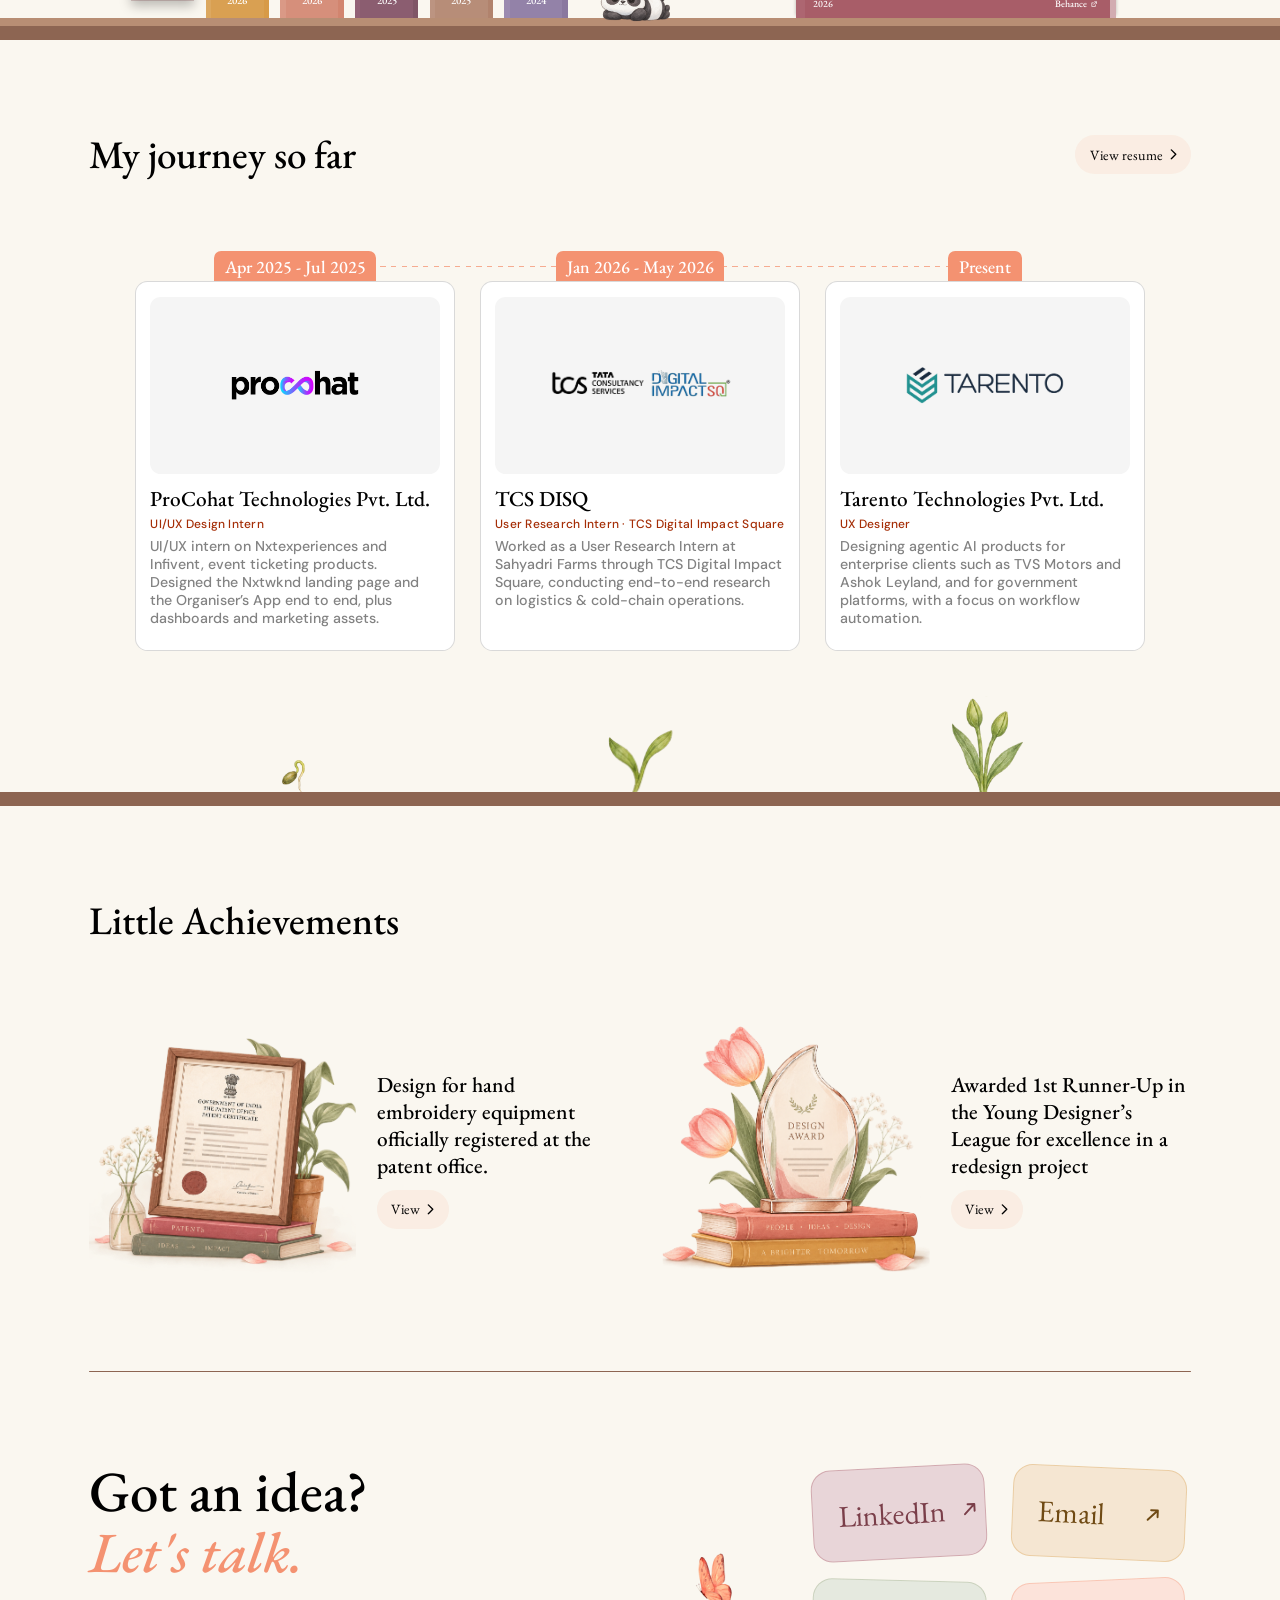
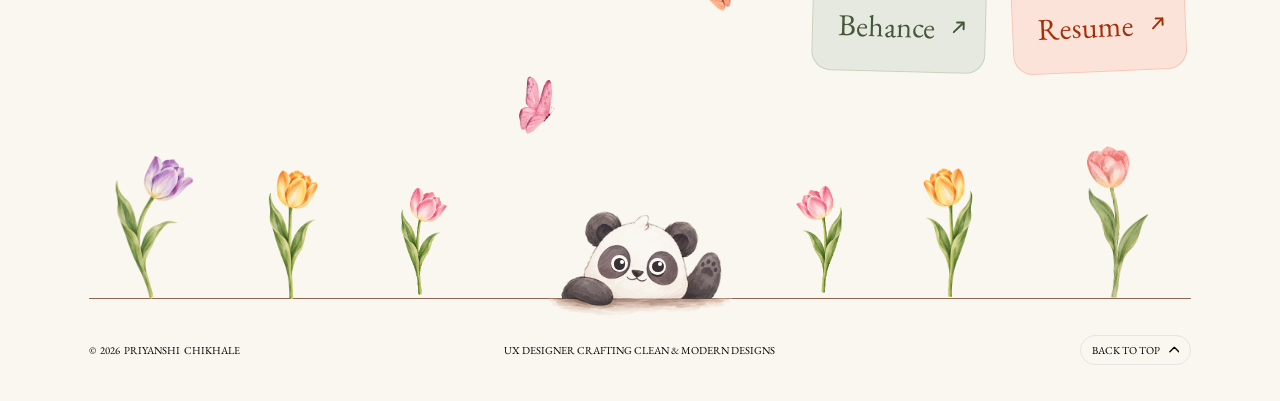
==== commit fe54d3cf: "Hero: bring back the role line Co-Authored-By: Claude Fable 5.1 <noreply@anthropic.com>" ====
--- a/index.html
+++ b/index.html
@@ -29,7 +29,7 @@
   <link rel="preconnect" href="https://fonts.googleapis.com">
   <link rel="preconnect" href="https://fonts.gstatic.com" crossorigin>
   <link href="https://fonts.googleapis.com/css2?family=EB+Garamond:ital,wght@0,400;0,500;1,500&family=DM+Sans:opsz,wght@9..40,500&display=swap" rel="stylesheet">
-  <link rel="stylesheet" href="styles.css?v=202611052245">
+  <link rel="stylesheet" href="styles.css?v=202611061130">
 </head>
 <body>
   <!-- Page loader: a design-tool selection box gets dragged around the logo. Shown once per session. -->
@@ -93,6 +93,7 @@
             <p class="hero__greeting">Hey, I’m</p>
             <h1 class="hero__name">priyanshi</h1>
           </div>
+          <p class="hero__role">UX &amp; Product Designer · currently at Tarento Technologies, Bangalore</p>
           <div class="hero__intro">
             <p class="hero__tagline">A multidisciplinary designer who enjoys understanding people, exploring AI and technology, and creating experiences that make a difference.</p>
             <p class="hero__tagline hero__tagline--at">Experience at</p>
@@ -431,6 +432,6 @@
   <!-- Butterfly that flutters after the cursor (mouse only). -->
   <div class="cursor-butterfly" data-cursor-butterfly aria-hidden="true"><img loading="lazy" src="assets/butterfly-2.png" alt=""></div>
 
-  <script src="script.js?v=202611052245"></script>
+  <script src="script.js?v=202611061130"></script>
 </body>
 </html>
--- a/styles.css
+++ b/styles.css
@@ -190,7 +190,13 @@
   min-width: 1px;
   display: flex;
   flex-direction: column;
-  gap: 56px;
+  gap: 40px;
+}
+.hero__role {
+  font-size: 20px;
+  font-weight: 500;
+  color: var(--rust);
+  margin: -8px 0 -12px;
 }
 .hero__heading { display: flex; flex-direction: column; align-items: flex-start; width: 100%; }
 .hero__greeting { font-size: 44px; width: 100%; }
@@ -1203,6 +1209,7 @@
   .nav { min-width: 0; max-width: 100%; }
   .status { min-width: 0; flex-shrink: 1; overflow: hidden; text-overflow: ellipsis; }
   .hero__text { width: 100%; gap: 22px; padding-top: 8px; }
+  .hero__role { font-size: 16px; margin: -4px 0 -6px; }
   .hero__greeting { font-size: clamp(28px, 7vw, 44px); }
   .hero__name { font-size: clamp(56px, 16.5vw, 128px); }
   .hero__tagline { font-size: clamp(18px, 4.6vw, 24px); max-width: 100%; }
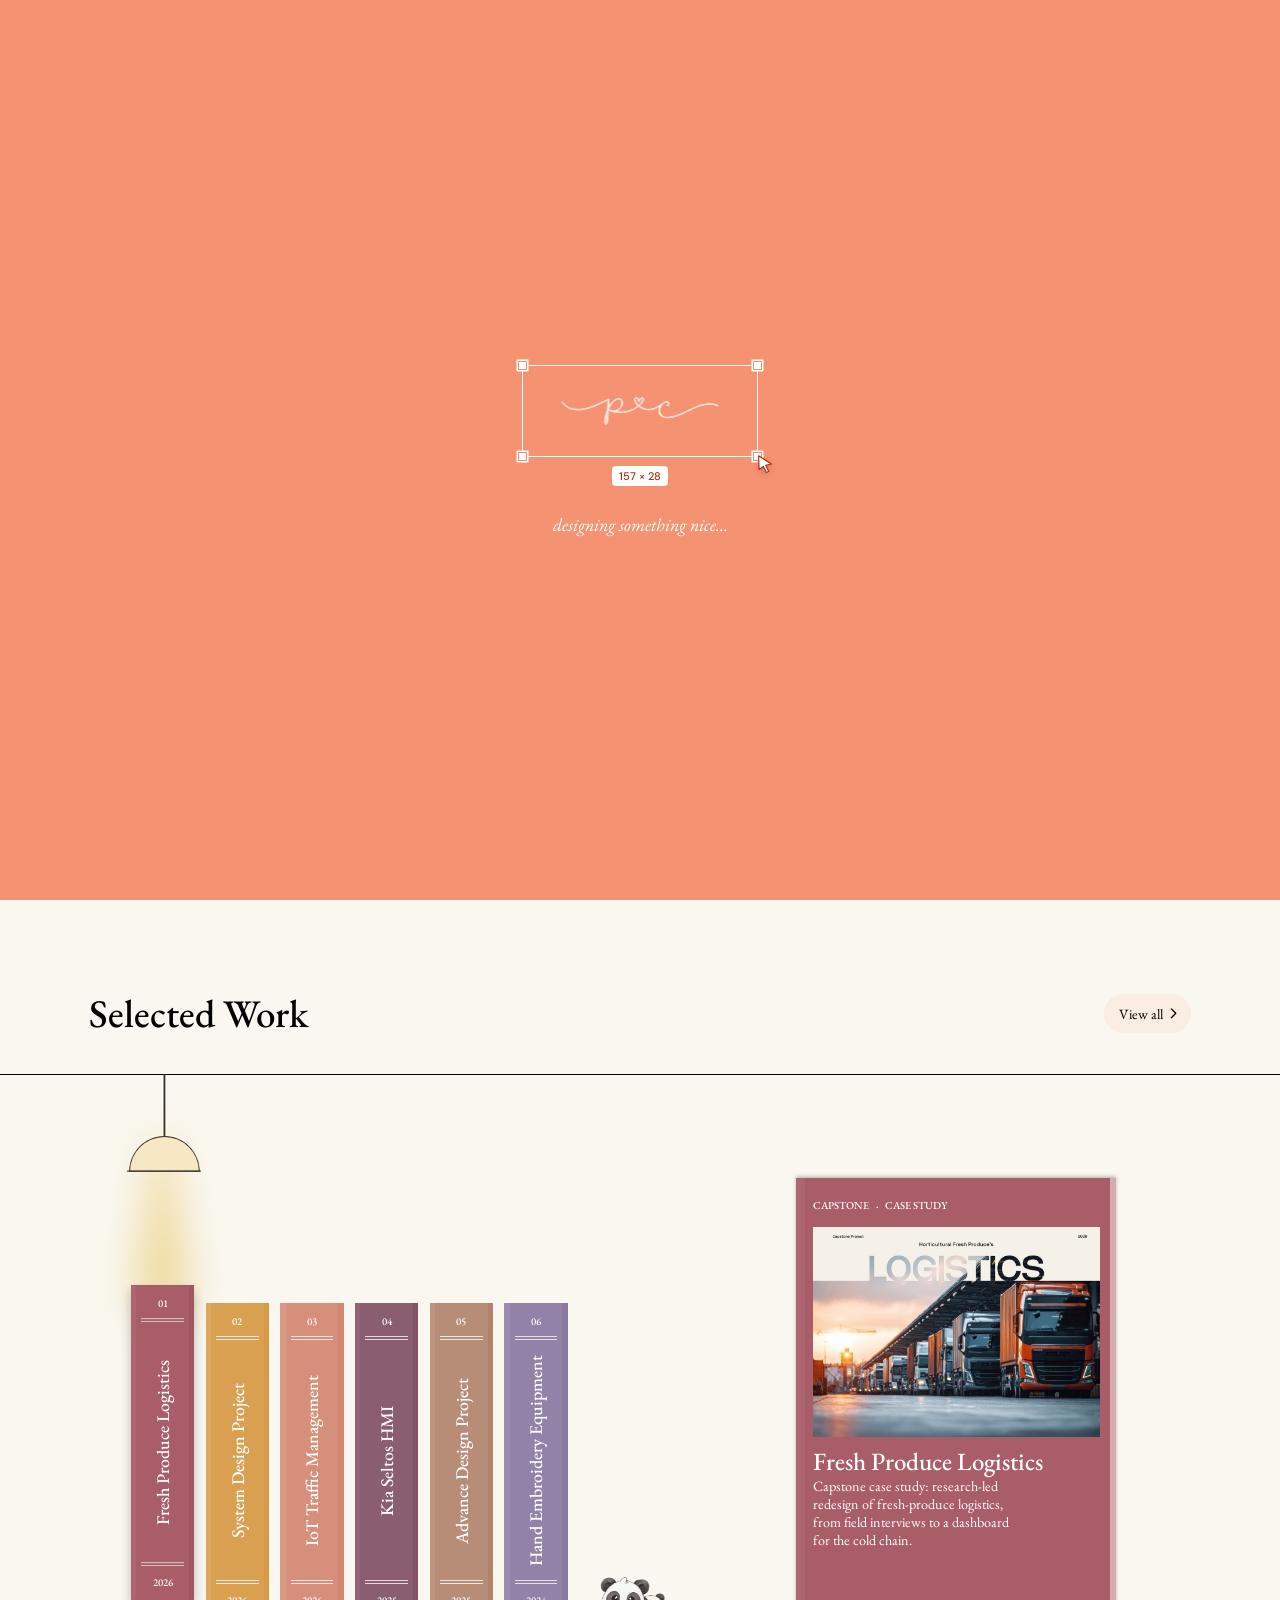
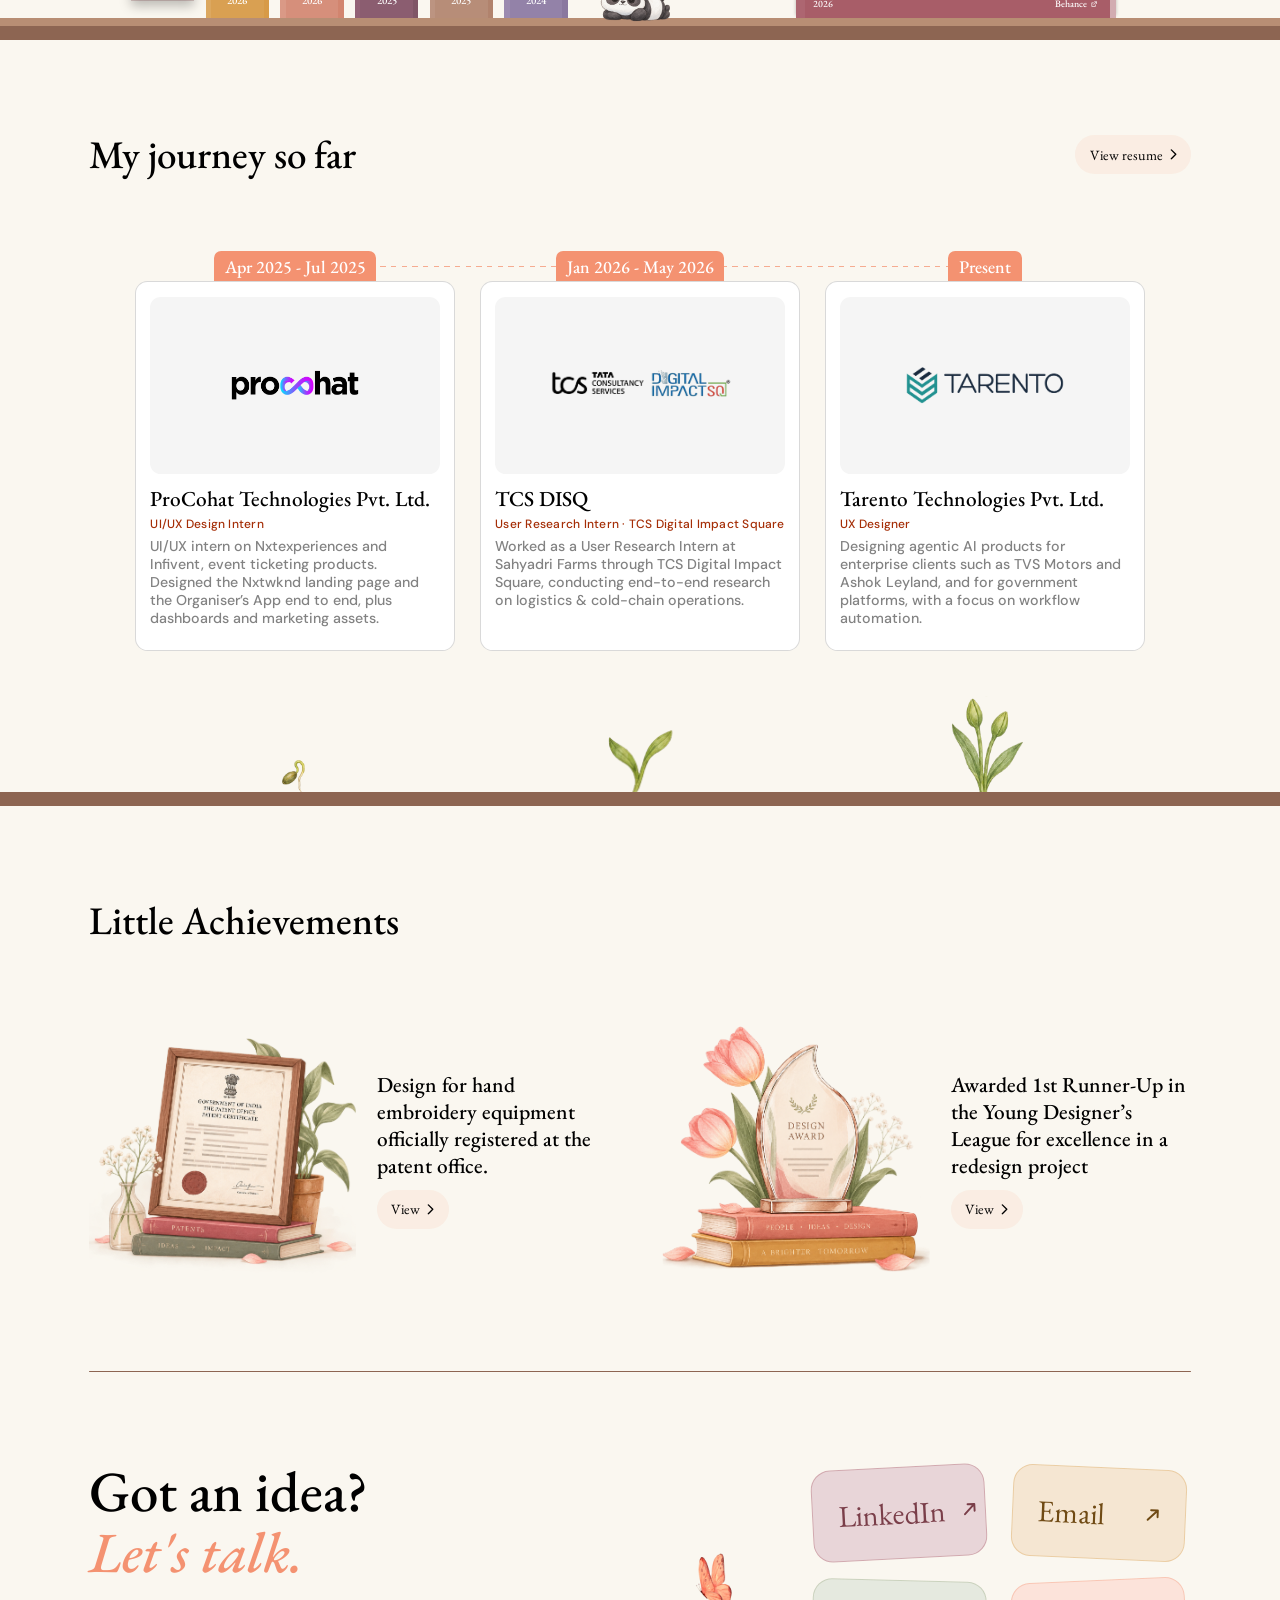
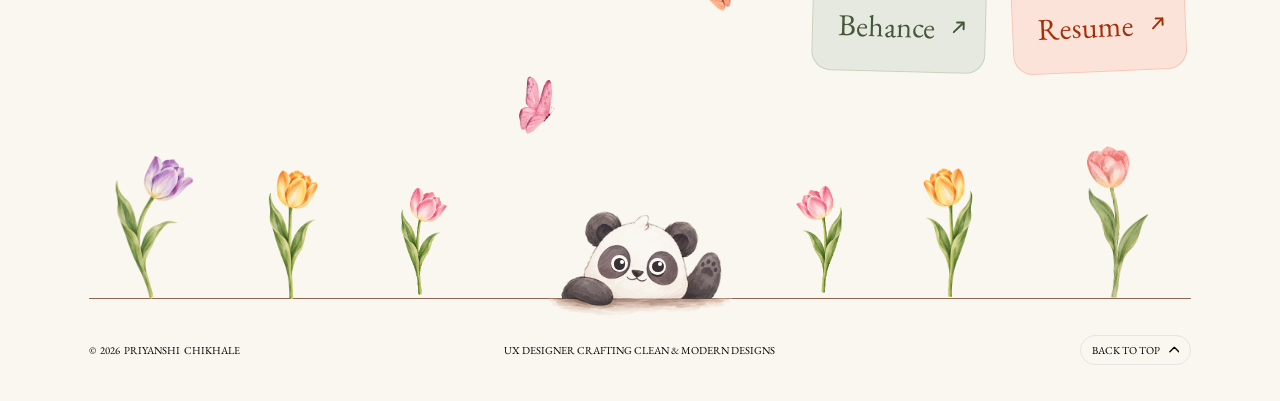
==== commit 10599bc8: "Hero: back to the original single tagline, no role line Co-Authored-By: Claude Fable 5.1 <noreply@an" ====
--- a/index.html
+++ b/index.html
@@ -29,7 +29,7 @@
   <link rel="preconnect" href="https://fonts.googleapis.com">
   <link rel="preconnect" href="https://fonts.gstatic.com" crossorigin>
   <link href="https://fonts.googleapis.com/css2?family=EB+Garamond:ital,wght@0,400;0,500;1,500&family=DM+Sans:opsz,wght@9..40,500&display=swap" rel="stylesheet">
-  <link rel="stylesheet" href="styles.css?v=202611061130">
+  <link rel="stylesheet" href="styles.css?v=202611061134">
 </head>
 <body>
   <!-- Page loader: a design-tool selection box gets dragged around the logo. Shown once per session. -->
@@ -93,7 +93,6 @@
             <p class="hero__greeting">Hey, I’m</p>
             <h1 class="hero__name">priyanshi</h1>
           </div>
-          <p class="hero__role">UX &amp; Product Designer · currently at Tarento Technologies, Bangalore</p>
           <div class="hero__intro">
             <p class="hero__tagline">A multidisciplinary designer who enjoys understanding people, exploring AI and technology, and creating experiences that make a difference.</p>
             <p class="hero__tagline hero__tagline--at">Experience at</p>
@@ -432,6 +431,6 @@
   <!-- Butterfly that flutters after the cursor (mouse only). -->
   <div class="cursor-butterfly" data-cursor-butterfly aria-hidden="true"><img loading="lazy" src="assets/butterfly-2.png" alt=""></div>
 
-  <script src="script.js?v=202611061130"></script>
+  <script src="script.js?v=202611061134"></script>
 </body>
 </html>
--- a/styles.css
+++ b/styles.css
@@ -190,13 +190,7 @@
   min-width: 1px;
   display: flex;
   flex-direction: column;
-  gap: 40px;
-}
-.hero__role {
-  font-size: 20px;
-  font-weight: 500;
-  color: var(--rust);
-  margin: -8px 0 -12px;
+  gap: 72px;
 }
 .hero__heading { display: flex; flex-direction: column; align-items: flex-start; width: 100%; }
 .hero__greeting { font-size: 44px; width: 100%; }
@@ -1208,8 +1202,7 @@
   .hero__body { flex-direction: column; align-items: flex-start; justify-content: space-between; padding: 0 20px; min-width: 0; max-width: 100%; }
   .nav { min-width: 0; max-width: 100%; }
   .status { min-width: 0; flex-shrink: 1; overflow: hidden; text-overflow: ellipsis; }
-  .hero__text { width: 100%; gap: 22px; padding-top: 8px; }
-  .hero__role { font-size: 16px; margin: -4px 0 -6px; }
+  .hero__text { width: 100%; gap: 28px; padding-top: 8px; }
   .hero__greeting { font-size: clamp(28px, 7vw, 44px); }
   .hero__name { font-size: clamp(56px, 16.5vw, 128px); }
   .hero__tagline { font-size: clamp(18px, 4.6vw, 24px); max-width: 100%; }
